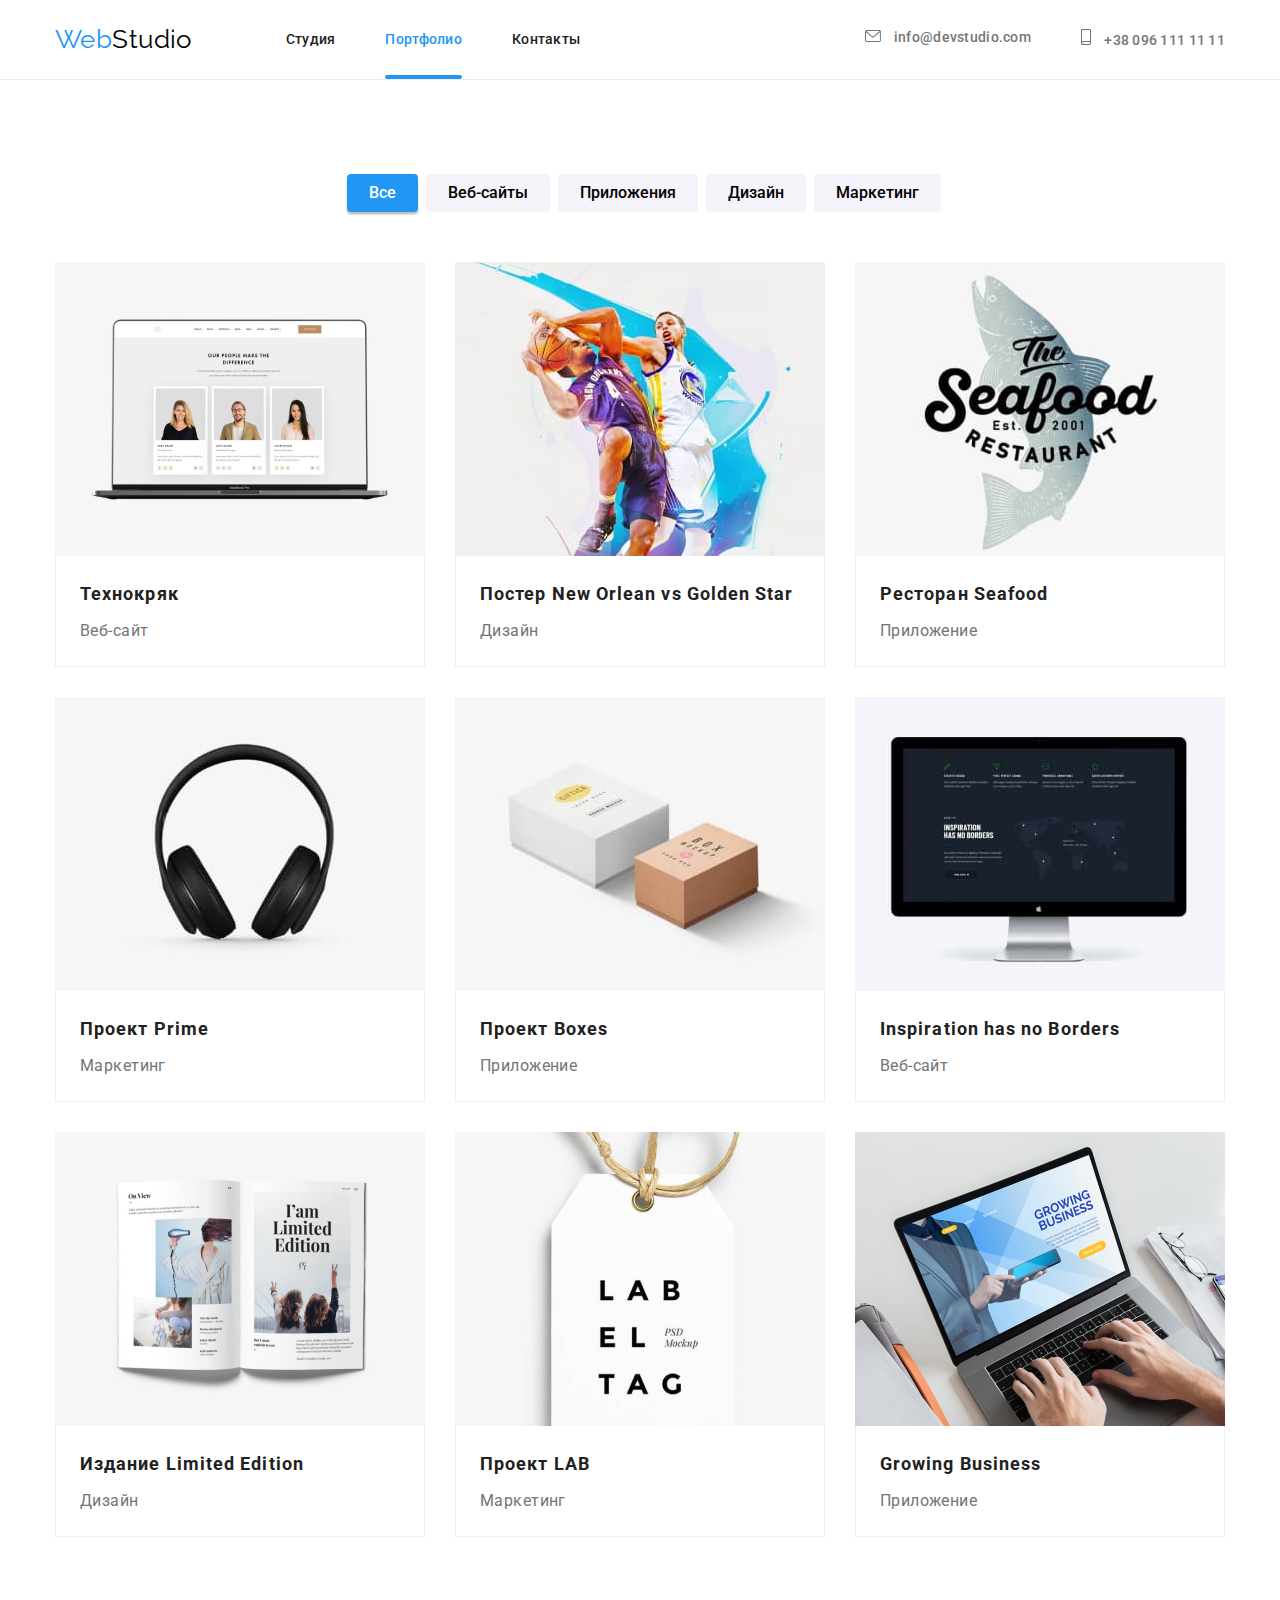
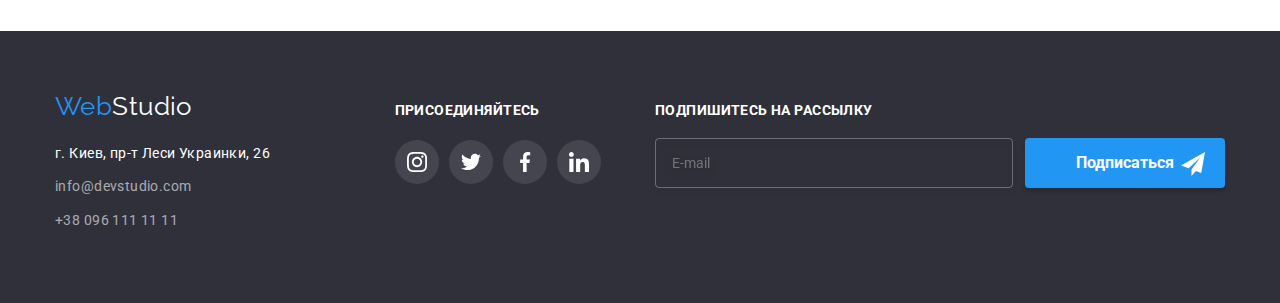
==== portfolio.html @ abeedfd9 "Load previous files" ====
<!DOCTYPE html>
<html lang="en">
  <head>
    <meta charset="UTF-8" />
    <meta http-equiv="X-UA-Compatible" content="IE=edge" />
    <meta name="viewport" content="width=device-width, initial-scale=1.0" />
    <title>Portfolio</title>

    <link
      rel="stylesheet"
      href="https://cdnjs.cloudflare.com/ajax/libs/modern-normalize/1.0.0/modern-normalize.min.css"
    />
    <link rel="preconnect" href="https://fonts.gstatic.com" />

    <link
      href="https://fonts.googleapis.com/css2?family=Raleway:wght@700&family=Roboto:wght@400;500;700;900&display=swap"
      rel="stylesheet"
    />

    <link rel="stylesheet" href="./css/styles.min.css" />
  </head>

  <body>
    <header class="header">
      <div class="container navigation">
        <nav class="navigation">
          <!-- logo -->
          <a class="logo" href="./index.html"
            ><span class="logo__span--accent">Web</span><span class="logo__span--black">Studio</span>
          </a>
          <ul class="menu">
            <li class="menu__item menu__item--margin">
              <a class="menu__link" href="./index.html">Студия</a>
            </li>

            <li class="menu__item menu__item--margin">
              <a class="menu__link menu__link--current" href="./portfolio.html">Портфолио</a>
            </li>

            <li class="menu__item menu__item--margin">
              <a class="menu__link" href="">Контакты</a>
            </li>
          </ul>
        </nav>
        <!-- contacts-header -->
        <ul class="header-contacts">
          <li class="header-contacts__item">
            <a class="header-contacts__link" href="mailto:info@devstudio.com"
              ><svg class="header-contacts__icon" width="16px" height="12px">
                <use href="./images/icons.svg#icon-envelope"></use>
              </svg>
              info@devstudio.com</a
            >
          </li>

          <li class="header-contacts__item">
            <a class="header-contacts__link header-contacts__link--margin" href="tel:+380961111111">
              <svg class="header-contacts__icon" width="10px" height="16">
                <use href="./images/icons.svg#icon-smartphone"></use>
              </svg>
              +38 096 111 11 11</a
            >
          </li>
        </ul>
      </div>
    </header>

    <main>
      <section class="section">
        <div class="container">
          <!-- buttons -->
          <ul class="button-group">
            <li>
              <button class="button-group__item current" type="button">Все</button>
            </li>

            <li>
              <button class="button-group__item" type="button">Веб-сайты</button>
            </li>

            <li>
              <button class="button-group__item" type="button">Приложения</button>
            </li>

            <li>
              <button class="button-group__item" type="button">Дизайн</button>
            </li>

            <li>
              <button class="button-group__item" type="button">Маркетинг</button>
            </li>
          </ul>
          <!-- portfolio -->
          <h1 class="visually-hidden">Портфолио</h1>
          <ul class="portfolio-cards">
            <li class="portfolio-cards__item">
              <a class="portfolio-cards__link" href="">
                <div class="card__thumb">
                  <div class="project-overlay">
                    <p class="project-overlay__text">
                      Технокряк это современная площадка распространения коронавируса. Компании используют эту платформу
                      для цифрового шпионажа и атак на защищённые сервера конкурентов.
                    </p>
                  </div>
                  <img src="./images/portfolio/img-1.jpg" width="370" alt="Веб-сайт" />
                </div>
                <div class="card-div">
                  <h2 class="card-div__name">Технокряк</h2>
                  <p class="card-div__text">Веб-сайт</p>
                </div>
              </a>
            </li>

            <li class="portfolio-cards__item">
              <a class="portfolio-cards__link" href="">
                <div class="card__thumb">
                  <div class="project-overlay">
                    <p class="project-overlay__text">
                      Технокряк это современная площадка распространения коронавируса. Компании используют эту платформу
                      для цифрового шпионажа и атак на защищённые сервера конкурентов.
                    </p>
                  </div>
                  <img src="./images/portfolio/img-2.jpg" width="370" alt="Дизайн" />
                </div>
                <div class="card-div">
                  <h2 class="card-div__name">Постер New Orlean vs Golden Star</h2>
                  <p class="card-div__text">Дизайн</p>
                </div>
              </a>
            </li>

            <li class="portfolio-cards__item">
              <a class="portfolio-cards__link" href="">
                <div class="card__thumb">
                  <div class="project-overlay">
                    <p class="project-overlay__text">
                      Технокряк это современная площадка распространения коронавируса. Компании используют эту платформу
                      для цифрового шпионажа и атак на защищённые сервера конкурентов.
                    </p>
                  </div>
                  <img src="./images/portfolio/img-3.jpg" width="370" alt="Приложение" />
                </div>
                <div class="card-div">
                  <h2 class="card-div__name">Ресторан Seafood</h2>
                  <p class="card-div__text">Приложение</p>
                </div>
              </a>
            </li>

            <li class="portfolio-cards__item">
              <a class="portfolio-cards__link" href="">
                <div class="card__thumb">
                  <div class="project-overlay">
                    <p class="project-overlay__text">
                      Технокряк это современная площадка распространения коронавируса. Компании используют эту платформу
                      для цифрового шпионажа и атак на защищённые сервера конкурентов.
                    </p>
                  </div>
                  <img src="./images/portfolio/img-4.jpg" width="370" alt="Маркетинг" />
                </div>
                <div class="card-div">
                  <h2 class="card-div__name">Проект Prime</h2>
                  <p class="card-div__text">Маркетинг</p>
                </div>
              </a>
            </li>

            <li class="portfolio-cards__item">
              <a class="portfolio-cards__link" href="">
                <div class="card__thumb">
                  <div class="project-overlay">
                    <p class="project-overlay__text">
                      Технокряк это современная площадка распространения коронавируса. Компании используют эту платформу
                      для цифрового шпионажа и атак на защищённые сервера конкурентов.
                    </p>
                  </div>
                  <img src="./images/portfolio/img-5.jpg" width="370" alt="Приложение Boxes" />
                </div>
                <div class="card-div">
                  <h2 class="card-div__name">Проект Boxes</h2>
                  <p class="card-div__text">Приложение</p>
                </div>
              </a>
            </li>

            <li class="portfolio-cards__item">
              <a class="portfolio-cards__link" href="">
                <div class="card__thumb">
                  <div class="project-overlay">
                    <p class="project-overlay__text">
                      Технокряк это современная площадка распространения коронавируса. Компании используют эту платформу
                      для цифрового шпионажа и атак на защищённые сервера конкурентов.
                    </p>
                  </div>
                  <img src="./images/portfolio/img-6.jpg" width="370" alt="Веб-сайт" />
                </div>
                <div class="card-div">
                  <h2 class="card-div__name">Inspiration has no Borders</h2>
                  <p class="card-div__text">Веб-сайт</p>
                </div>
              </a>
            </li>

            <li class="portfolio-cards__item">
              <a class="portfolio-cards__link" href="">
                <div class="card__thumb">
                  <div class="project-overlay">
                    <p class="project-overlay__text">
                      Технокряк это современная площадка распространения коронавируса. Компании используют эту платформу
                      для цифрового шпионажа и атак на защищённые сервера конкурентов.
                    </p>
                  </div>
                  <img src="./images/portfolio/img-7.jpg" width="370" alt="Дизайн" />
                </div>
                <div class="card-div">
                  <h2 class="card-div__name">Издание Limited Edition</h2>
                  <p class="card-div__text">Дизайн</p>
                </div>
              </a>
            </li>

            <li class="portfolio-cards__item">
              <a class="portfolio-cards__link" href="">
                <div class="card__thumb">
                  <div class="project-overlay">
                    <p class="project-overlay__text">
                      Технокряк это современная площадка распространения коронавируса. Компании используют эту платформу
                      для цифрового шпионажа и атак на защищённые сервера конкурентов.
                    </p>
                  </div>
                  <img src="./images/portfolio/img-8.jpg" width="370" alt="Маркетинг" />
                </div>
                <div class="card-div">
                  <h2 class="card-div__name">Проект LAB</h2>
                  <p class="card-div__text">Маркетинг</p>
                </div>
              </a>
            </li>

            <li class="portfolio-cards__item">
              <a class="portfolio-cards__link" href="">
                <div class="card__thumb">
                  <div class="project-overlay">
                    <p class="project-overlay__text">
                      Технокряк это современная площадка распространения коронавируса. Компании используют эту платформу
                      для цифрового шпионажа и атак на защищённые сервера конкурентов.
                    </p>
                  </div>
                  <img src="./images/portfolio/img-9.jpg" width="370" alt="Приложение Business" />
                </div>
                <div class="card-div">
                  <h2 class="card-div__name">Growing Business</h2>
                  <p class="card-div__text">Приложение</p>
                </div>
              </a>
            </li>
          </ul>
        </div>
      </section>
    </main>
    <!-- footer -->
    <footer class="footer">
      <div class="container main-footer">
        <div class="wrapper-address">
          <a class="logo--footer" href="./index.html"
            ><span class="logo__span--accent">Web</span><span class="logo__span--white">Studio</span>
          </a>
          <address class="footer-adress">
            <a class="wrapper-address__contacts wrapper-address__contacts--white" href="">
              г. Киев, пр-т Леси Украинки, 26
            </a>
            <ul>
              <li>
                <a class="wrapper-address__contacts" href="mailto:info@devstudio.com">info@devstudio.com</a>
              </li>

              <li>
                <a class="wrapper-address__contacts" href="tel:+380961111111">+38 096 111 11 11</a>
              </li>
            </ul>
          </address>
        </div>
        <div class="wrapper-join">
          <h2 class="wrapper-join__title">присоединяйтесь</h2>
          <ul class="list social-list">
            <li class="social-list__item">
              <a href="" class="social-list__link--footer" target="_blank" rel="noopener noreferrer">
                <svg class="social-list__icon--footer">
                  <use href="./images/icons.svg#icon-instagram"></use>
                </svg>
              </a>
            </li>
            <li class="social-list__item">
              <a href="" class="social-list__link--footer" target="_blank" rel="noopener noreferrer">
                <svg class="social-list__icon--footer">
                  <use href="./images/icons.svg#icon-twitter"></use>
                </svg>
              </a>
            </li>
            <li class="social-list__item">
              <a href="" class="social-list__link--footer" target="_blank" rel="noopener noreferrer">
                <svg class="social-list__icon--footer">
                  <use href="./images/icons.svg#icon-facebook"></use>
                </svg>
              </a>
            </li>
            <li class="social-list__item">
              <a href="" class="social-list__link--footer" target="_blank" rel="noopener noreferrer">
                <svg class="social-list__icon--footer">
                  <use href="./images/icons.svg#icon-linkedin"></use>
                </svg>
              </a>
            </li>
          </ul>
        </div>
        <div class="wrapper-subscribe">
          <form class="form-subscribe">
            <p class="form-subscribe__text">Подпишитесь на рассылку</p>
            <div class="form-div">
              <input type="email" name="email" placeholder="E-mail" class="form-subscribe__input" />
              <button type="submit" class="form-subscribe__button">Подписаться</button>
              <svg class="form-subscribe__icon">
                <use href="./images/icons.svg#iconsend"></use>
              </svg>
            </div>
          </form>
        </div>
      </div>
    </footer>
  </body>
</html>
---- css/styles.min.css ----
:root{--main-text-color: #757575;--accent-color: #2196f3;--title-color: #212121;--bg-color: #ffffff;--dark-bg-color: #2f303a;--grid-item: 3}html{box-sizing:border-box}*,*::before,*::after{box-sizing:inherit}body{font-family:'Roboto', sans-serif;font-style:normal;letter-spacing:.03em;font-weight:400;font-size:14px;background-color:var(--bg-color);color:var(--main-text-color)}ul{list-style:none;margin:0;padding:0}a{text-decoration:none}h1,h2,h3,p{margin:0;padding:0}img{display:block;max-width:100%;height:auto}.visually-hidden{position:absolute !important;clip:rect(1px 1px 1px 1px);clip:rect(1px, 1px, 1px, 1px);padding:0 !important;border:0 !important;height:1px !important;width:1px !important;overflow:hidden}.container{width:1200px;padding-left:15px;padding-right:15px;margin-left:auto;margin-right:auto}.logo{margin-right:94px}.logo__span--accent{padding-top:24px;padding-bottom:26px;font-family:Raleway;font-size:26px;line-height:1.19;color:var(--accent-color)}.logo__span--black{padding-top:24px;padding-bottom:26px;font-family:Raleway;font-size:26px;line-height:1.19;color:#000}.logo__span--white{font-family:Raleway;font-size:26px;line-height:1.19;color:#ffffff}.logo--footer{display:inline-block;margin-bottom:20px}.menu{display:flex}.menu__item--margin+.menu__item--margin{margin-left:50px}.menu__link{padding-top:32px;padding-bottom:32px;padding-left:0;font-weight:500;line-height:1.14;letter-spacing:0.02em;color:#212121;transition:color 250ms cubic-bezier(0.4, 0, 0.2, 1)}.menu__link--current{position:relative;color:var(--accent-color);transition:color 250ms cubic-bezier(0.4, 0, 0.2, 1)}.menu__link:hover,.menu__link:focus{color:var(--accent-color)}.menu__link--current::after{content:'';display:block;position:absolute;left:0;bottom:0;width:100%;height:4px;background:var(--accent-color);border-radius:2px}.section-title{margin-bottom:50px;font-weight:700;font-size:36px;line-height:1.16;text-align:center;color:var(--title-color)}.button-group{display:flex;justify-content:center;margin-bottom:50px}.button-group__item{justify-content:center;padding:6px 22px;height:38px;font-weight:500;font-size:16px;line-height:1.62;text-align:center;box-shadow:none;border:none;cursor:pointer;background-color:#f5f4fa;border-radius:4px;margin-left:8px;transition-property:background-color;transition-duration:250ms;transition-timing-function:cubic-bezier(0.4, 0, 0.2, 1)}.button-group__item:focus,.button-group__item:hover,.button-group__item.current,.button-group__item:active{outline:none;border:none;background-color:var(--accent-color);color:#ffffff;box-shadow:0px 3px 1px rgba(0,0,0,0.1),0px 1px 2px rgba(0,0,0,0.08),0px 2px 2px rgba(0,0,0,0.12);transition:background-color 250ms cubic-bezier(0.4, 0, 0.2, 1)}.form-subscribe__button{display:flex;justify-content:center;align-items:center;padding:10px 20px;width:200px;height:50px;margin-left:12px;font-weight:700;font-size:16px;line-height:1.875;text-align:center;color:var(--bg-color);background:var(--accent-color);box-shadow:0px 4px 4px 0px rgba(0,0,0,0.15);border:none;border-radius:4px;cursor:pointer;transition:background-color 250ms cubic-bezier(0.4, 0, 0.2, 1),color 250ms cubic-bezier(0.4, 0, 0.2, 1),box-shadow 250ms cubic-bezier(0.4, 0, 0.2, 1)}.social-list{display:inline-flex}.social-list__item+.social-list__item{margin-left:10px}.social-list__link{display:flex;align-items:center;justify-content:center;border-radius:50%;width:44px;height:44px;outline:none;background-color:#fff;transition-duration:250ms;transition-timing-function:cubic-bezier(0.4, 0, 0.2, 1)}.social-list__link:hover,.social-list__link:focus{fill:var(--bg-color);background-color:var(--accent-color)}.social-list__icon{width:20px;height:20px;fill:#afb1b8;transition-duration:250ms;transition-timing-function:cubic-bezier(0.4, 0, 0.2, 1)}.social-list__item:hover .social-list__icon,.social-list__item:focus .social-list__icon{fill:var(--bg-color);background-color:var(--accent-color)}.social-list__icon--footer{width:20px;height:20px;fill:var(--bg-color)}.social-list__link--footer{display:flex;align-items:center;justify-content:center;border-radius:50%;width:44px;height:44px;background-color:rgba(255,255,255,0.1);transition:background-color 250ms cubic-bezier(0.4, 0, 0.2, 1)}.social-list__link--footer:hover,.social-list__link--footer:focus{outline:none;background-color:var(--accent-color);transition:background-color 250ms cubic-bezier(0.4, 0, 0.2, 1)}.backdrop.is-hidden{visibility:hidden;opacity:0;pointer-events:none}.backdrop{position:fixed;z-index:120;top:0;left:0;width:100%;height:100%;background-color:rgba(0,0,0,0.5);opacity:1;visibility:visible;transition:opacity 250ms cubic-bezier(0.4, 0, 0.2, 1)}.is-hidden .modal{transform:translate(-50%, -50%) scale(0.3)}.modal{position:absolute;top:50%;left:50%;transform:translate(-50%, -50%) scale(1);width:100%;max-width:528px;min-height:581px;box-shadow:0px 1px 3px rgba(0,0,0,0.12),0px 1px 1px rgba(0,0,0,0.14),0px 2px 1px rgba(0,0,0,0.2);border-radius:4px;background-color:var(--bg-color);transition:transform 250ms cubic-bezier(0.4, 0, 0.2, 1)}.modal__close-button{position:absolute;top:8px;right:8px;padding:5px;cursor:pointer;width:30px;height:30px;border-radius:50%;border:1px solid rgba(0,0,0,0.1);background-color:#fff;outline:none}.modal__close-button:hover .modal__close-icon,.modal__close-button:focus .modal__close-icon{fill:var(--accent-color);transition:fill 250ms cubic-bezier(0.4, 0, 0.2, 1)}.form{width:100%;padding:40px}.form__banner{display:flex;align-items:center;margin-bottom:12px;font-weight:700;font-size:20px;line-height:1.15;text-align:center;color:var(--title-color)}.form__field{position:relative;display:flex;flex-direction:column;margin-bottom:10px}.form__label{margin-bottom:4px;font-size:12px;line-height:1.167;letter-spacing:0.01em}.form__input{padding:0;padding-left:30px;width:100%;height:40px;border:1px solid rgba(33,33,33,0.2);border-radius:4px;cursor:pointer;outline:none;transition:border 250ms cubic-bezier(0.4, 0, 0.2, 1)}.form__input:hover,.form__input:focus{border:1px solid var(--accent-color);outline-color:var(--accent-color)}.form__icon{position:absolute;left:12px;top:68%;transform:translateY(-50%);width:18px;height:18px;cursor:pointer;fill:var(--title-color);transition:fill 250ms cubic-bezier(0.4, 0, 0.2, 1)}.form__input:hover+.form__icon,.form__input:focus+.form__icon{fill:var(--accent-color)}.form__textarea{display:flex;flex-direction:column}.form__textarea-field{padding-top:12px;padding-right:16px;padding-bottom:12px;padding-left:16px;height:120px;border:1px solid rgba(33,33,33,0.2);border-radius:4px;cursor:pointer;outline:none;resize:none;transition:border 250ms cubic-bezier(0.4, 0, 0.2, 1)}.form__textarea-field:hover,.form__textarea-field:focus{border-color:var(--accent-color)}.form__textarea-field::placeholder{font-size:12px;line-height:1.167;letter-spacing:0.01em;color:rgba(117,117,117,0.5)}.form__comment{font-size:12px;line-height:1.167;letter-spacing:0.01em}.form__policy{display:flex;align-items:center;margin-top:20px;margin-bottom:30px}.form__policy-label{margin-left:27px;line-height:1.71}.form__policy-input{position:absolute;clip:rect(0 0 0 0);padding:0;border:0;height:1px;width:1px;overflow:hidden}.form__policy-icon{position:absolute;top:76%;left:50px;width:16px;height:16px;background-color:inherit;border:1px solid #000;border-radius:4px}.form__policy-input:checked+.form__policy-icon{background-image:url(../images/check.svg);background-size:contain;border:var(--accent-color);background-color:var(--accent-color)}.form__checkbox-link{line-height:1.71;text-decoration-line:underline;color:var(--accent-color)}.form__button-submit{display:flex;align-items:center;justify-content:center;width:200px;height:50px;margin-right:auto;margin-left:auto;font-weight:700;font-size:16px;line-height:1.87;text-align:center;letter-spacing:0.06em;color:var(--bg-color);background:var(--accent-color);box-shadow:0px 4px 4px rgba(0,0,0,0.15);border-radius:4px;border:none;cursor:pointer}.header{background-color:var(--bg-color);border-bottom:1px solid #ececec;padding-top:24px;padding-bottom:24px}.header-contacts{display:inline-flex;margin-left:auto}.header-contacts__link{padding-top:32px;padding-bottom:32px;line-height:1.14;letter-spacing:0.02em;font-weight:500;color:var(--main-text-color);transition:color 250ms cubic-bezier(0.4, 0, 0.2, 1)}.header-contacts__link--margin{margin-left:50px}.header-contacts__link:hover,.header-contacts__link:focus{color:var(--accent-color)}.header-contacts__icon{margin-right:10px;fill:currentColor}.navigation{display:flex;align-items:center}.section{padding-top:94px;padding-bottom:94px}.slogan{display:block;text-align:center;padding-top:200px;padding-bottom:200px;filter:drop-shadow(0px 4px 4px rgba(0,0,0,0.25));max-width:1600px;height:600px;margin-left:auto;margin-right:auto;background-color:var(--dark-bg-color);background-image:linear-gradient(to right, rgba(47,48,58,0.4), rgba(47,48,58,0.4)),url(../images/hero.jpg);background-repeat:no-repeat;background-position:center;background-size:cover}.slogan__title{max-width:696px;margin-left:auto;margin-right:auto;margin-bottom:30px;font-weight:900;font-size:44px;line-height:1.36;text-align:center;letter-spacing:0.06em;text-transform:uppercase;color:#ffffff}.slogan__button{display:inline-block;border-radius:4px;min-width:200px;padding:10px 32px;font-family:inherit;border:none;cursor:pointer;font-weight:700;font-size:16px;line-height:1.87;letter-spacing:0.06em;color:var(--bg-color);background-color:var(--accent-color);box-shadow:0px 4px 4px rgba(0,0,0,0.15)}.slogan__button:focus,.slogan__button:hover{background-color:#1a86df;box-shadow:0px 8px 8px rgba(0,0,0,0.15)}.slogan__button:focus:active,.slogan__button:hover:active{top:2em;left:2em;background-color:#197ed1;box-shadow:0px 4px 4 px rgba(0,0,0,0.15) inset}.privilege-list{display:flex;flex-wrap:wrap;margin-left:-30px}.privilege-list__item{flex-basis:calc((100% - 30px * 4) / 4);margin-left:30px;display:inline-block;justify-content:center;width:270px;height:120px;margin-bottom:30px;border-radius:4px;background-color:#f5f4fa;background-repeat:no-repeat;background-position:center}.privilege-list__icons{display:flex;justify-content:center;align-items:center;height:120px;margin-bottom:30px;border-radius:4px}.privilege-list__subtitle{margin-bottom:10px;list-style:none;line-height:1.14;text-transform:uppercase;color:var(--title-color)}.privilege-list__text{line-height:1.71;color:var(--main-text-color)}.working__list{display:flex;flex-wrap:wrap;margin-left:-30px}.working__item{margin-left:30px;flex-basis:calc((100% - 30px * 3) / 3)}.working-overlay{position:relative}.working-overlay__box{position:absolute;top:224px;display:inline-flex;justify-content:center;align-items:center;width:370px;height:70px;background-color:rgba(47,48,58,0.8)}.working-overlay__text{font-weight:700;line-height:1.14;text-align:center;text-transform:uppercase;color:var(--bg-color)}.team-section{background-color:#f5f4fa;text-align:center}.team-section__list{display:flex;flex-wrap:wrap;margin-left:-30px}.team-section__item{overflow:hidden;margin-left:30px;flex-basis:calc((100% - 30px * 4) / 4);box-shadow:0px 1px 3px rgba(0,0,0,0.12),0px 1px 1px rgba(0,0,0,0.14),0px 2px 1px rgba(0,0,0,0.2);border-radius:0px 0px 4px 4px}.team-description{padding:30px 15px;background-color:var(--bg-color)}.team-description__name{margin-bottom:10px;cursor:pointer;font-weight:500;font-size:16px;line-height:1.18;color:var(--title-color)}.team-description__position{margin-bottom:16px;font-size:16px;line-height:1.18;color:var(--main-text-color)}.clients-list{display:flex;align-items:center;justify-content:center}.clients-list__item{display:flex;flex-wrap:wrap;flex-basis:calc((100%-30px) / 6)}.clients-list__item+.clients-list__item{margin-left:30px}.clients-list__link{display:flex;justify-content:center;align-items:center;width:170px;height:90px;border:1px solid #afb1b8;border-radius:4px;fill:#afb1b8}.clients-list__link:hover .clients-list__icon,.clients-list__link:focus .clients-list__icon{fill:var(--accent-color);transition:fill 250ms cubic-bezier(0.4, 0, 0.2, 1)}.clients-list__link:hover,.clients-list__link:focus{border:1px solid var(--accent-color)}.portfolio-cards{display:flex;flex-wrap:wrap;margin-left:-30px;margin-top:-30px}.portfolio-cards__item{flex-basis:calc((100% - 30px * var(--grid-item)) / var(--grid-item));margin-left:30px;margin-top:30px}.portfolio-cards__item:hover,.portfolio-cards__item:focus{box-shadow:0px 4px 4px 0px rgba(0,0,0,0.25)}.card__thumb{position:relative;overflow:hidden;outline:none}.project-overlay{display:flex;position:absolute;top:0px;left:0px;width:100%;height:100%;border-radius:4px;background-color:rgba(33,150,243,0.9);transform:translateY(101%);transition:background-color 250ms cubic-bezier(0.4, 0, 0.2, 1),transform 250ms cubic-bezier(0.4, 0, 0.2, 1)}.portfolio-cards__link:hover .project-overlay,.portfolio-cards__link:focus .project-overlay{transform:translateY(0%);background-color:rgba(33,150,243,0.9)}.project-overlay__text{padding:63px 24px;font-size:18px;line-height:1.56;color:#ffffff}.card-div{padding:20px 24px;border:1px solid #eeeeee;border-top:none}.card-div__name{font-size:18px;line-height:2;letter-spacing:0.06em;color:var(--title-color);margin-bottom:4px}.card-div__text{font-size:16px;line-height:1.87;color:var(--main-text-color)}.footer{padding-top:60px;padding-bottom:60px;background-color:var(--dark-bg-color)}.main-footer{display:flex;align-items:baseline;justify-content:space-between}.wrapper-address__contacts{display:inline-block;font-style:normal;line-height:1.71;color:rgba(255,255,255,0.6);margin-bottom:10px}.wrapper-address__contacts--white{color:#ffffff}.wrapper-join{margin-left:70px}.wrapper-join__title{margin-bottom:20px;font-size:14px;font-weight:700;line-height:1.42;text-transform:uppercase;color:var(--bg-color)}.wrapper-subscribe{margin:0}.form-subscribe{position:relative}.form-subscribe__text{margin-bottom:20px;font-weight:700;line-height:16px;text-transform:uppercase;color:var(--bg-color)}.form-div{display:flex}.form-subscribe__input{width:358px;height:50px;padding-left:16px;border:1px solid rgba(255,255,255,0.3);box-sizing:border-box;filter:drop-shadow(0px 4px 4px rgba(0,0,0,0.15));border-radius:4px;background:transparent;color:rgba(255,255,255,0.6)}.form-subscribe__icon{position:absolute;bottom:0;right:20px;transform:translateY(-50%);width:24px;height:24px;margin-left:10px;fill:var(--bg-color)}
/*# sourceMappingURL=styles.min.css.map */
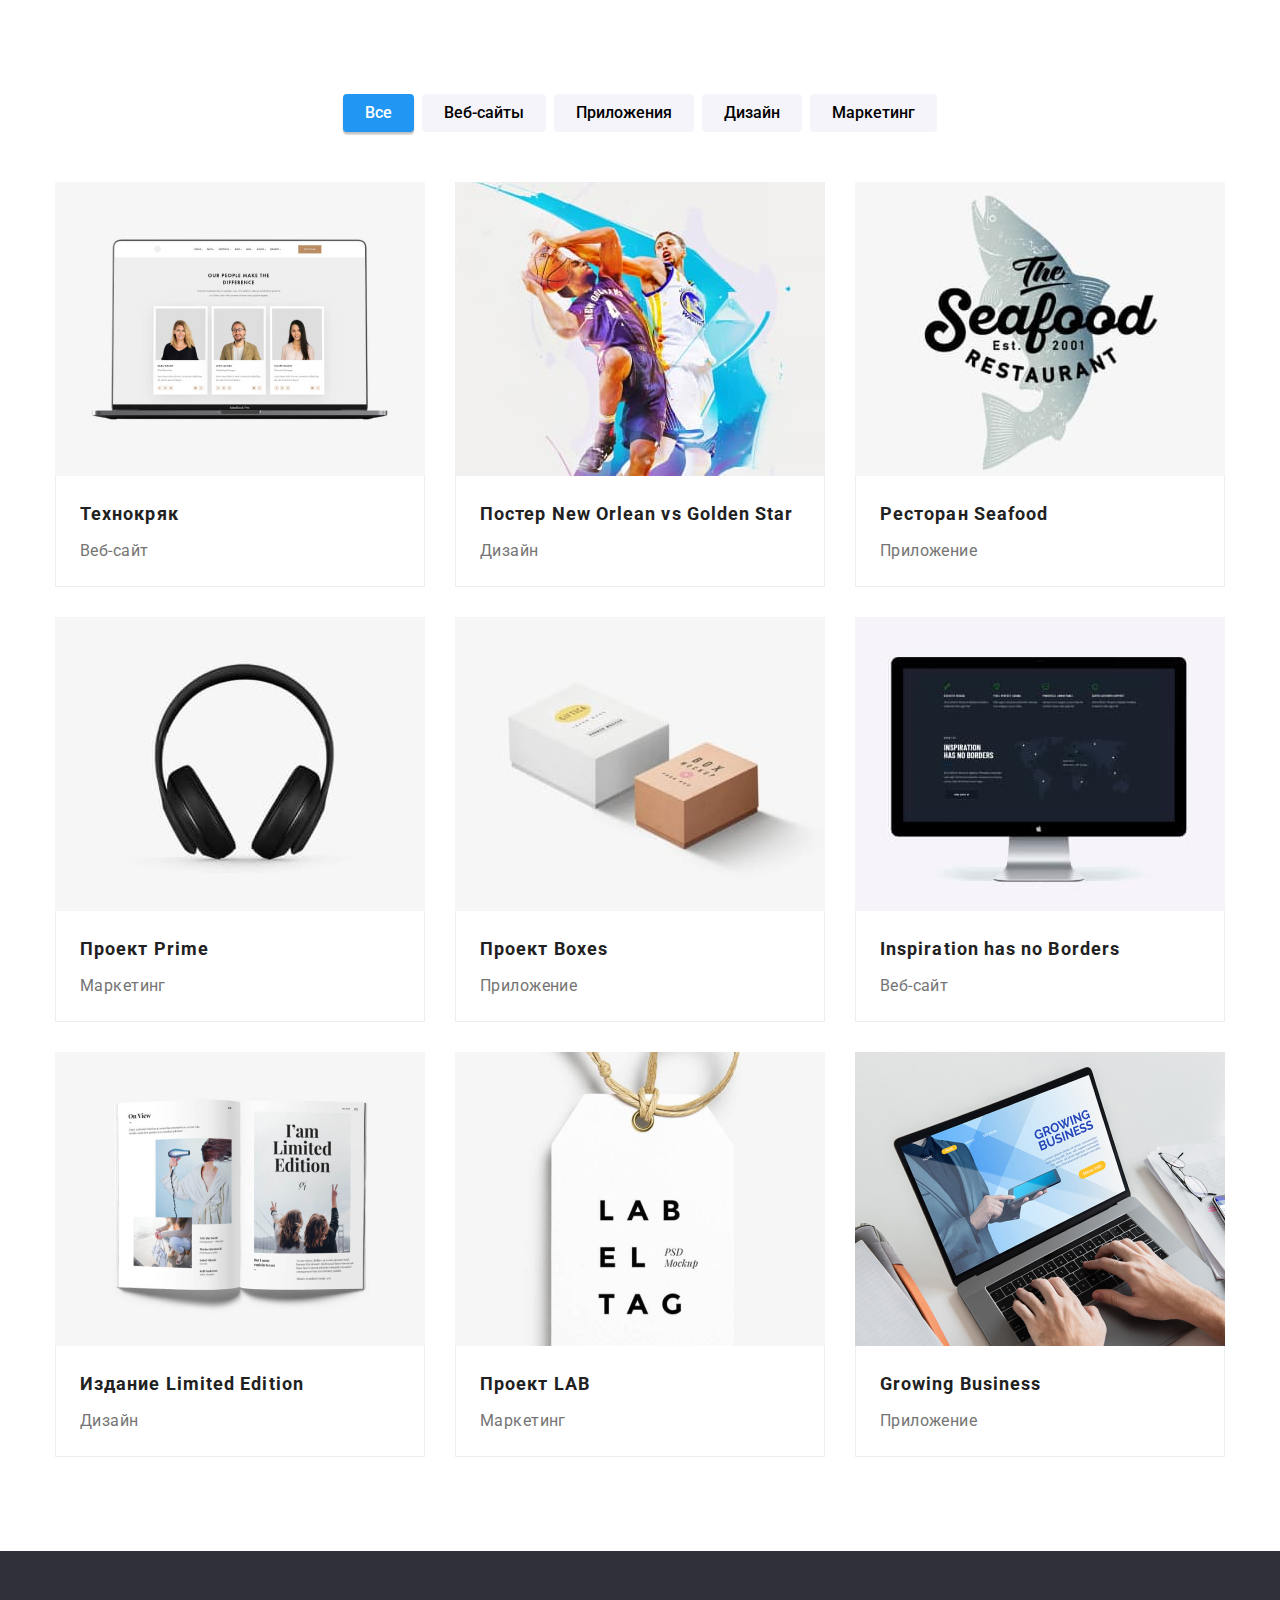
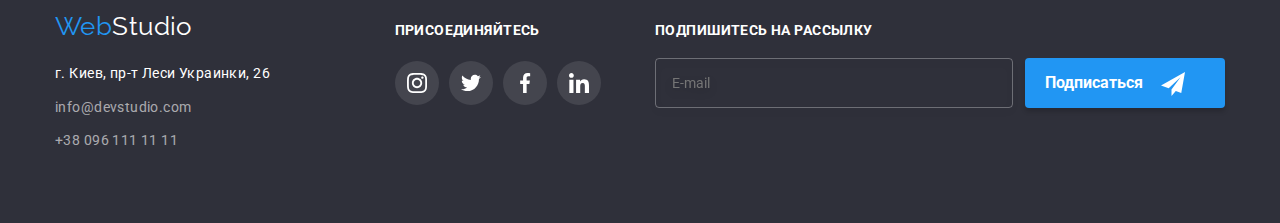
==== commit fa586194: "made mobile portfolio buttons" ====
--- a/portfolio.html
+++ b/portfolio.html
@@ -21,20 +21,19 @@
   </head>
 
   <body>
-    <header class="header">
-      <div class="container navigation">
+    <!-- <header class="header">
+      <div class="container header-container">
         <nav class="navigation">
-          <!-- logo -->
           <a class="logo" href="./index.html"
             ><span class="logo__span--accent">Web</span><span class="logo__span--black">Studio</span>
           </a>
           <ul class="menu">
             <li class="menu__item menu__item--margin">
-              <a class="menu__link" href="./index.html">Студия</a>
+              <a class="menu__link menu__link--current" href="./index.html">Студия</a>
             </li>
 
             <li class="menu__item menu__item--margin">
-              <a class="menu__link menu__link--current" href="./portfolio.html">Портфолио</a>
+              <a class="menu__link" href="./portfolio.html">Портфолио</a>
             </li>
 
             <li class="menu__item menu__item--margin">
@@ -42,7 +41,7 @@
             </li>
           </ul>
         </nav>
-        <!-- contacts-header -->
+
         <ul class="header-contacts">
           <li class="header-contacts__item">
             <a class="header-contacts__link" href="mailto:info@devstudio.com"
@@ -62,32 +61,76 @@
             >
           </li>
         </ul>
+
+        <button class="mob-menu-btn" data-menu-button>
+          <svg class="mob-menu-svg">
+            <use class="mob-menu-icon" href="./images/icons.svg#mobile-menu"></use>
+            <use class="mob-menu-close" href="./images/icons.svg#mobile-close"></use>
+          </svg>
+        </button>
       </div>
     </header>
+    <div class="mobile-menu-wrap" data-menu>
+      <ul class="mobile-menu">
+        <li class="mobile-menu__item">
+          <a class="mobile-menu__link current" href="./index.html">Студия</a>
+        </li>
+
+        <li class="mobile-menu__item">
+          <a class="mobile-menu__link" href="./portfolio.html">Портфолио</a>
+        </li>
+
+        <li class="mobile-menu__item">
+          <a class="mobile-menu__link" href="">Контакты</a>
+        </li>
+      </ul>
+      <ul class="mobile-contacts">
+        <li class="mobile-contacts__item">
+          <a class="mobile-contacts__link mobile-contacts__link--blue" href="tel:+380961111111"> +38 096 111 11 11</a>
+        </li>
+        <li class="mobile-contacts__item">
+          <a class="mobile-contacts__link" href="mailto:info@devstudio.com"> info@devstudio.com</a>
+        </li>
+      </ul>
+      <ul class="mobile-socials">
+        <li class="mobile-socials__item">
+          <a class="mobile-socials__link" href="" target="_blank" rel="noopener noreferrer">Instagram</a>
+        </li>
+        <li class="mobile-socials__item">
+          <a class="mobile-socials__link" href="" target="_blank" rel="noopener noreferrer">Twitter</a>
+        </li>
+        <li class="mobile-socials__item">
+          <a class="mobile-socials__link" href="" target="_blank" rel="noopener noreferrer">Facebook</a>
+        </li>
+        <li class="mobile-socials__item">
+          <a class="mobile-socials__link" href="" target="_blank" rel="noopener noreferrer">LinkedIn</a>
+        </li>
+      </ul>
+    </div> -->
 
     <main>
       <section class="section">
         <div class="container">
           <!-- buttons -->
           <ul class="button-group">
-            <li>
-              <button class="button-group__item current" type="button">Все</button>
-            </li>
-
-            <li>
-              <button class="button-group__item" type="button">Веб-сайты</button>
-            </li>
-
-            <li>
-              <button class="button-group__item" type="button">Приложения</button>
-            </li>
-
-            <li>
-              <button class="button-group__item" type="button">Дизайн</button>
-            </li>
-
-            <li>
-              <button class="button-group__item" type="button">Маркетинг</button>
+            <li class="button-group__item">
+              <button class="button-group__button current" type="button">Все</button>
+            </li>
+
+            <li class="button-group__item">
+              <button class="button-group__button" type="button">Веб-сайты</button>
+            </li>
+
+            <li class="button-group__item">
+              <button class="button-group__button" type="button">Приложения</button>
+            </li>
+
+            <li class="button-group__item">
+              <button class="button-group__button" type="button">Дизайн</button>
+            </li>
+
+            <li class="button-group__item">
+              <button class="button-group__button" type="button">Маркетинг</button>
             </li>
           </ul>
           <!-- portfolio -->
@@ -327,5 +370,6 @@
         </div>
       </div>
     </footer>
+    <script src="./js/mobile-menu.js"></script>
   </body>
 </html>
--- a/css/styles.min.css
+++ b/css/styles.min.css
@@ -1,2 +1,2 @@
-:root{--main-text-color: #757575;--accent-color: #2196f3;--title-color: #212121;--bg-color: #ffffff;--dark-bg-color: #2f303a;--grid-item: 3}html{box-sizing:border-box}*,*::before,*::after{box-sizing:inherit}body{font-family:'Roboto', sans-serif;font-style:normal;letter-spacing:.03em;font-weight:400;font-size:14px;background-color:var(--bg-color);color:var(--main-text-color)}ul{list-style:none;margin:0;padding:0}a{text-decoration:none}h1,h2,h3,p{margin:0;padding:0}img{display:block;max-width:100%;height:auto}.visually-hidden{position:absolute !important;clip:rect(1px 1px 1px 1px);clip:rect(1px, 1px, 1px, 1px);padding:0 !important;border:0 !important;height:1px !important;width:1px !important;overflow:hidden}.container{width:1200px;padding-left:15px;padding-right:15px;margin-left:auto;margin-right:auto}.logo{margin-right:94px}.logo__span--accent{padding-top:24px;padding-bottom:26px;font-family:Raleway;font-size:26px;line-height:1.19;color:var(--accent-color)}.logo__span--black{padding-top:24px;padding-bottom:26px;font-family:Raleway;font-size:26px;line-height:1.19;color:#000}.logo__span--white{font-family:Raleway;font-size:26px;line-height:1.19;color:#ffffff}.logo--footer{display:inline-block;margin-bottom:20px}.menu{display:flex}.menu__item--margin+.menu__item--margin{margin-left:50px}.menu__link{padding-top:32px;padding-bottom:32px;padding-left:0;font-weight:500;line-height:1.14;letter-spacing:0.02em;color:#212121;transition:color 250ms cubic-bezier(0.4, 0, 0.2, 1)}.menu__link--current{position:relative;color:var(--accent-color);transition:color 250ms cubic-bezier(0.4, 0, 0.2, 1)}.menu__link:hover,.menu__link:focus{color:var(--accent-color)}.menu__link--current::after{content:'';display:block;position:absolute;left:0;bottom:0;width:100%;height:4px;background:var(--accent-color);border-radius:2px}.section-title{margin-bottom:50px;font-weight:700;font-size:36px;line-height:1.16;text-align:center;color:var(--title-color)}.button-group{display:flex;justify-content:center;margin-bottom:50px}.button-group__item{justify-content:center;padding:6px 22px;height:38px;font-weight:500;font-size:16px;line-height:1.62;text-align:center;box-shadow:none;border:none;cursor:pointer;background-color:#f5f4fa;border-radius:4px;margin-left:8px;transition-property:background-color;transition-duration:250ms;transition-timing-function:cubic-bezier(0.4, 0, 0.2, 1)}.button-group__item:focus,.button-group__item:hover,.button-group__item.current,.button-group__item:active{outline:none;border:none;background-color:var(--accent-color);color:#ffffff;box-shadow:0px 3px 1px rgba(0,0,0,0.1),0px 1px 2px rgba(0,0,0,0.08),0px 2px 2px rgba(0,0,0,0.12);transition:background-color 250ms cubic-bezier(0.4, 0, 0.2, 1)}.form-subscribe__button{display:flex;justify-content:center;align-items:center;padding:10px 20px;width:200px;height:50px;margin-left:12px;font-weight:700;font-size:16px;line-height:1.875;text-align:center;color:var(--bg-color);background:var(--accent-color);box-shadow:0px 4px 4px 0px rgba(0,0,0,0.15);border:none;border-radius:4px;cursor:pointer;transition:background-color 250ms cubic-bezier(0.4, 0, 0.2, 1),color 250ms cubic-bezier(0.4, 0, 0.2, 1),box-shadow 250ms cubic-bezier(0.4, 0, 0.2, 1)}.social-list{display:inline-flex}.social-list__item+.social-list__item{margin-left:10px}.social-list__link{display:flex;align-items:center;justify-content:center;border-radius:50%;width:44px;height:44px;outline:none;background-color:#fff;transition-duration:250ms;transition-timing-function:cubic-bezier(0.4, 0, 0.2, 1)}.social-list__link:hover,.social-list__link:focus{fill:var(--bg-color);background-color:var(--accent-color)}.social-list__icon{width:20px;height:20px;fill:#afb1b8;transition-duration:250ms;transition-timing-function:cubic-bezier(0.4, 0, 0.2, 1)}.social-list__item:hover .social-list__icon,.social-list__item:focus .social-list__icon{fill:var(--bg-color);background-color:var(--accent-color)}.social-list__icon--footer{width:20px;height:20px;fill:var(--bg-color)}.social-list__link--footer{display:flex;align-items:center;justify-content:center;border-radius:50%;width:44px;height:44px;background-color:rgba(255,255,255,0.1);transition:background-color 250ms cubic-bezier(0.4, 0, 0.2, 1)}.social-list__link--footer:hover,.social-list__link--footer:focus{outline:none;background-color:var(--accent-color);transition:background-color 250ms cubic-bezier(0.4, 0, 0.2, 1)}.backdrop.is-hidden{visibility:hidden;opacity:0;pointer-events:none}.backdrop{position:fixed;z-index:120;top:0;left:0;width:100%;height:100%;background-color:rgba(0,0,0,0.5);opacity:1;visibility:visible;transition:opacity 250ms cubic-bezier(0.4, 0, 0.2, 1)}.is-hidden .modal{transform:translate(-50%, -50%) scale(0.3)}.modal{position:absolute;top:50%;left:50%;transform:translate(-50%, -50%) scale(1);width:100%;max-width:528px;min-height:581px;box-shadow:0px 1px 3px rgba(0,0,0,0.12),0px 1px 1px rgba(0,0,0,0.14),0px 2px 1px rgba(0,0,0,0.2);border-radius:4px;background-color:var(--bg-color);transition:transform 250ms cubic-bezier(0.4, 0, 0.2, 1)}.modal__close-button{position:absolute;top:8px;right:8px;padding:5px;cursor:pointer;width:30px;height:30px;border-radius:50%;border:1px solid rgba(0,0,0,0.1);background-color:#fff;outline:none}.modal__close-button:hover .modal__close-icon,.modal__close-button:focus .modal__close-icon{fill:var(--accent-color);transition:fill 250ms cubic-bezier(0.4, 0, 0.2, 1)}.form{width:100%;padding:40px}.form__banner{display:flex;align-items:center;margin-bottom:12px;font-weight:700;font-size:20px;line-height:1.15;text-align:center;color:var(--title-color)}.form__field{position:relative;display:flex;flex-direction:column;margin-bottom:10px}.form__label{margin-bottom:4px;font-size:12px;line-height:1.167;letter-spacing:0.01em}.form__input{padding:0;padding-left:30px;width:100%;height:40px;border:1px solid rgba(33,33,33,0.2);border-radius:4px;cursor:pointer;outline:none;transition:border 250ms cubic-bezier(0.4, 0, 0.2, 1)}.form__input:hover,.form__input:focus{border:1px solid var(--accent-color);outline-color:var(--accent-color)}.form__icon{position:absolute;left:12px;top:68%;transform:translateY(-50%);width:18px;height:18px;cursor:pointer;fill:var(--title-color);transition:fill 250ms cubic-bezier(0.4, 0, 0.2, 1)}.form__input:hover+.form__icon,.form__input:focus+.form__icon{fill:var(--accent-color)}.form__textarea{display:flex;flex-direction:column}.form__textarea-field{padding-top:12px;padding-right:16px;padding-bottom:12px;padding-left:16px;height:120px;border:1px solid rgba(33,33,33,0.2);border-radius:4px;cursor:pointer;outline:none;resize:none;transition:border 250ms cubic-bezier(0.4, 0, 0.2, 1)}.form__textarea-field:hover,.form__textarea-field:focus{border-color:var(--accent-color)}.form__textarea-field::placeholder{font-size:12px;line-height:1.167;letter-spacing:0.01em;color:rgba(117,117,117,0.5)}.form__comment{font-size:12px;line-height:1.167;letter-spacing:0.01em}.form__policy{display:flex;align-items:center;margin-top:20px;margin-bottom:30px}.form__policy-label{margin-left:27px;line-height:1.71}.form__policy-input{position:absolute;clip:rect(0 0 0 0);padding:0;border:0;height:1px;width:1px;overflow:hidden}.form__policy-icon{position:absolute;top:76%;left:50px;width:16px;height:16px;background-color:inherit;border:1px solid #000;border-radius:4px}.form__policy-input:checked+.form__policy-icon{background-image:url(../images/check.svg);background-size:contain;border:var(--accent-color);background-color:var(--accent-color)}.form__checkbox-link{line-height:1.71;text-decoration-line:underline;color:var(--accent-color)}.form__button-submit{display:flex;align-items:center;justify-content:center;width:200px;height:50px;margin-right:auto;margin-left:auto;font-weight:700;font-size:16px;line-height:1.87;text-align:center;letter-spacing:0.06em;color:var(--bg-color);background:var(--accent-color);box-shadow:0px 4px 4px rgba(0,0,0,0.15);border-radius:4px;border:none;cursor:pointer}.header{background-color:var(--bg-color);border-bottom:1px solid #ececec;padding-top:24px;padding-bottom:24px}.header-contacts{display:inline-flex;margin-left:auto}.header-contacts__link{padding-top:32px;padding-bottom:32px;line-height:1.14;letter-spacing:0.02em;font-weight:500;color:var(--main-text-color);transition:color 250ms cubic-bezier(0.4, 0, 0.2, 1)}.header-contacts__link--margin{margin-left:50px}.header-contacts__link:hover,.header-contacts__link:focus{color:var(--accent-color)}.header-contacts__icon{margin-right:10px;fill:currentColor}.navigation{display:flex;align-items:center}.section{padding-top:94px;padding-bottom:94px}.slogan{display:block;text-align:center;padding-top:200px;padding-bottom:200px;filter:drop-shadow(0px 4px 4px rgba(0,0,0,0.25));max-width:1600px;height:600px;margin-left:auto;margin-right:auto;background-color:var(--dark-bg-color);background-image:linear-gradient(to right, rgba(47,48,58,0.4), rgba(47,48,58,0.4)),url(../images/hero.jpg);background-repeat:no-repeat;background-position:center;background-size:cover}.slogan__title{max-width:696px;margin-left:auto;margin-right:auto;margin-bottom:30px;font-weight:900;font-size:44px;line-height:1.36;text-align:center;letter-spacing:0.06em;text-transform:uppercase;color:#ffffff}.slogan__button{display:inline-block;border-radius:4px;min-width:200px;padding:10px 32px;font-family:inherit;border:none;cursor:pointer;font-weight:700;font-size:16px;line-height:1.87;letter-spacing:0.06em;color:var(--bg-color);background-color:var(--accent-color);box-shadow:0px 4px 4px rgba(0,0,0,0.15)}.slogan__button:focus,.slogan__button:hover{background-color:#1a86df;box-shadow:0px 8px 8px rgba(0,0,0,0.15)}.slogan__button:focus:active,.slogan__button:hover:active{top:2em;left:2em;background-color:#197ed1;box-shadow:0px 4px 4 px rgba(0,0,0,0.15) inset}.privilege-list{display:flex;flex-wrap:wrap;margin-left:-30px}.privilege-list__item{flex-basis:calc((100% - 30px * 4) / 4);margin-left:30px;display:inline-block;justify-content:center;width:270px;height:120px;margin-bottom:30px;border-radius:4px;background-color:#f5f4fa;background-repeat:no-repeat;background-position:center}.privilege-list__icons{display:flex;justify-content:center;align-items:center;height:120px;margin-bottom:30px;border-radius:4px}.privilege-list__subtitle{margin-bottom:10px;list-style:none;line-height:1.14;text-transform:uppercase;color:var(--title-color)}.privilege-list__text{line-height:1.71;color:var(--main-text-color)}.working__list{display:flex;flex-wrap:wrap;margin-left:-30px}.working__item{margin-left:30px;flex-basis:calc((100% - 30px * 3) / 3)}.working-overlay{position:relative}.working-overlay__box{position:absolute;top:224px;display:inline-flex;justify-content:center;align-items:center;width:370px;height:70px;background-color:rgba(47,48,58,0.8)}.working-overlay__text{font-weight:700;line-height:1.14;text-align:center;text-transform:uppercase;color:var(--bg-color)}.team-section{background-color:#f5f4fa;text-align:center}.team-section__list{display:flex;flex-wrap:wrap;margin-left:-30px}.team-section__item{overflow:hidden;margin-left:30px;flex-basis:calc((100% - 30px * 4) / 4);box-shadow:0px 1px 3px rgba(0,0,0,0.12),0px 1px 1px rgba(0,0,0,0.14),0px 2px 1px rgba(0,0,0,0.2);border-radius:0px 0px 4px 4px}.team-description{padding:30px 15px;background-color:var(--bg-color)}.team-description__name{margin-bottom:10px;cursor:pointer;font-weight:500;font-size:16px;line-height:1.18;color:var(--title-color)}.team-description__position{margin-bottom:16px;font-size:16px;line-height:1.18;color:var(--main-text-color)}.clients-list{display:flex;align-items:center;justify-content:center}.clients-list__item{display:flex;flex-wrap:wrap;flex-basis:calc((100%-30px) / 6)}.clients-list__item+.clients-list__item{margin-left:30px}.clients-list__link{display:flex;justify-content:center;align-items:center;width:170px;height:90px;border:1px solid #afb1b8;border-radius:4px;fill:#afb1b8}.clients-list__link:hover .clients-list__icon,.clients-list__link:focus .clients-list__icon{fill:var(--accent-color);transition:fill 250ms cubic-bezier(0.4, 0, 0.2, 1)}.clients-list__link:hover,.clients-list__link:focus{border:1px solid var(--accent-color)}.portfolio-cards{display:flex;flex-wrap:wrap;margin-left:-30px;margin-top:-30px}.portfolio-cards__item{flex-basis:calc((100% - 30px * var(--grid-item)) / var(--grid-item));margin-left:30px;margin-top:30px}.portfolio-cards__item:hover,.portfolio-cards__item:focus{box-shadow:0px 4px 4px 0px rgba(0,0,0,0.25)}.card__thumb{position:relative;overflow:hidden;outline:none}.project-overlay{display:flex;position:absolute;top:0px;left:0px;width:100%;height:100%;border-radius:4px;background-color:rgba(33,150,243,0.9);transform:translateY(101%);transition:background-color 250ms cubic-bezier(0.4, 0, 0.2, 1),transform 250ms cubic-bezier(0.4, 0, 0.2, 1)}.portfolio-cards__link:hover .project-overlay,.portfolio-cards__link:focus .project-overlay{transform:translateY(0%);background-color:rgba(33,150,243,0.9)}.project-overlay__text{padding:63px 24px;font-size:18px;line-height:1.56;color:#ffffff}.card-div{padding:20px 24px;border:1px solid #eeeeee;border-top:none}.card-div__name{font-size:18px;line-height:2;letter-spacing:0.06em;color:var(--title-color);margin-bottom:4px}.card-div__text{font-size:16px;line-height:1.87;color:var(--main-text-color)}.footer{padding-top:60px;padding-bottom:60px;background-color:var(--dark-bg-color)}.main-footer{display:flex;align-items:baseline;justify-content:space-between}.wrapper-address__contacts{display:inline-block;font-style:normal;line-height:1.71;color:rgba(255,255,255,0.6);margin-bottom:10px}.wrapper-address__contacts--white{color:#ffffff}.wrapper-join{margin-left:70px}.wrapper-join__title{margin-bottom:20px;font-size:14px;font-weight:700;line-height:1.42;text-transform:uppercase;color:var(--bg-color)}.wrapper-subscribe{margin:0}.form-subscribe{position:relative}.form-subscribe__text{margin-bottom:20px;font-weight:700;line-height:16px;text-transform:uppercase;color:var(--bg-color)}.form-div{display:flex}.form-subscribe__input{width:358px;height:50px;padding-left:16px;border:1px solid rgba(255,255,255,0.3);box-sizing:border-box;filter:drop-shadow(0px 4px 4px rgba(0,0,0,0.15));border-radius:4px;background:transparent;color:rgba(255,255,255,0.6)}.form-subscribe__icon{position:absolute;bottom:0;right:20px;transform:translateY(-50%);width:24px;height:24px;margin-left:10px;fill:var(--bg-color)}
+:root{--main-text-color: #757575;--accent-color: #2196f3;--title-color: #212121;--bg-color: #ffffff;--dark-bg-color: #2f303a;--grid-item: 3}html{box-sizing:border-box}*,*::before,*::after{box-sizing:inherit}body{font-family:'Roboto', sans-serif;font-style:normal;letter-spacing:.03em;font-weight:400;font-size:14px;background-color:var(--bg-color);color:var(--main-text-color)}ul{list-style:none;margin:0;padding:0}a{text-decoration:none}h1,h2,h3,p{margin:0;padding:0}img{display:block;width:100%;height:auto}.visually-hidden{position:absolute !important;clip:rect(1px 1px 1px 1px);clip:rect(1px, 1px, 1px, 1px);padding:0 !important;border:0 !important;height:1px !important;width:1px !important;overflow:hidden}.container{width:100%;padding-left:15px;padding-right:15px;margin-left:auto;margin-right:auto}@media screen and (min-width: 480px){.container{max-width:480px}}@media screen and (min-width: 768px){.container{max-width:768px}}@media screen and (min-width: 1200px){.container{max-width:1200px}}.logo{display:inline-block;margin-right:94px;padding-top:24px;padding-bottom:26px}.logo__span--accent{font-family:Raleway;font-size:26px;line-height:1.19;color:var(--accent-color)}@media screen and (max-width: 767.98px){.logo__span--accent{font-size:24px;line-height:1.16}}.logo__span--black{padding-top:24px;padding-bottom:26px;font-family:Raleway;font-size:26px;line-height:1.19;color:#000}.logo__span--white{font-family:Raleway;font-size:26px;line-height:1.19;color:#ffffff}@media screen and (max-width: 767.98px){.logo__span--white{font-size:24px;line-height:1.16}}.logo--footer{display:inline-block;margin-bottom:20px}.menu{display:flex}@media screen and (max-width: 767.98px){.menu{display:none}}.menu__item--margin+.menu__item--margin{margin-left:50px}.menu__link{padding-top:32px;padding-bottom:32px;padding-left:0;font-weight:500;line-height:1.14;letter-spacing:0.02em;color:#212121;transition:color 250ms cubic-bezier(0.4, 0, 0.2, 1)}.menu__link--current{position:relative;color:var(--accent-color);transition:color 250ms cubic-bezier(0.4, 0, 0.2, 1)}.menu__link:hover,.menu__link:focus{color:var(--accent-color)}.menu__link--current::after{content:'';display:block;position:absolute;left:0;bottom:0;width:100%;height:4px;background:var(--accent-color);border-radius:2px}.section-title{margin-bottom:50px;font-weight:700;font-size:28px;line-height:1.17;text-align:center;color:var(--title-color)}@media screen and (min-width: 1200px){.section-title{font-size:36px;line-height:1.7}}.button-group{display:flex;justify-content:center;margin-bottom:50px}@media screen and (min-width: 320px) and (max-width: 767.98px){.button-group{justify-content:start;flex-wrap:wrap;margin-bottom:40px}}.button-group__button{justify-content:center;padding:6px 22px;height:38px;font-weight:500;font-size:16px;line-height:1.62;text-align:center;box-shadow:none;border:none;cursor:pointer;background-color:#f5f4fa;border-radius:4px;transition-property:background-color;transition-duration:250ms;transition-timing-function:cubic-bezier(0.4, 0, 0.2, 1)}@media screen and (min-width: 320px) and (max-width: 767.98px){.button-group__button{margin-bottom:15px}}.button-group__button:focus,.button-group__button:hover,.button-group__button.current,.button-group__button:active{outline:none;border:none;background-color:var(--accent-color);color:#ffffff;box-shadow:0px 3px 1px rgba(0,0,0,0.1),0px 1px 2px rgba(0,0,0,0.08),0px 2px 2px rgba(0,0,0,0.12);transition:background-color 250ms cubic-bezier(0.4, 0, 0.2, 1)}.button-group__item:not(:last-child){margin-right:8px}@media screen and (min-width: 320px) and (max-width: 767.98px){.button-group__item:not(:last-child){margin-right:8px}}.form-subscribe__button{display:flex;justify-content:space-between;align-items:center;padding:10px 20px;width:200px;height:50px;margin-left:12px;font-weight:700;font-size:16px;line-height:1.875;text-align:center;color:var(--bg-color);background:var(--accent-color);box-shadow:0px 4px 4px 0px rgba(0,0,0,0.15);border:none;border-radius:4px;cursor:pointer;transition:background-color 250ms cubic-bezier(0.4, 0, 0.2, 1),color 250ms cubic-bezier(0.4, 0, 0.2, 1),box-shadow 250ms cubic-bezier(0.4, 0, 0.2, 1)}@media screen and (max-width: 767.98px){.form-subscribe__button{margin-right:auto;margin-left:auto;margin-top:20px}}@media screen and (min-width: 767.98px) and (max-width: 1199.98px){.form-subscribe__button{margin-right:auto;margin-left:auto;margin-top:20px}}.social-list{display:inline-flex}.social-list__item+.social-list__item{margin-left:10px}.social-list__link{display:flex;align-items:center;justify-content:center;border-radius:50%;width:44px;height:44px;outline:none;background-color:#fff;transition-duration:250ms;transition-timing-function:cubic-bezier(0.4, 0, 0.2, 1)}.social-list__link:hover,.social-list__link:focus{fill:var(--bg-color);background-color:var(--accent-color)}.social-list__icon{width:20px;height:20px;fill:#afb1b8;transition-duration:250ms;transition-timing-function:cubic-bezier(0.4, 0, 0.2, 1)}.social-list__item:hover .social-list__icon,.social-list__item:focus .social-list__icon{fill:var(--bg-color);background-color:var(--accent-color)}.social-list__icon--footer{width:20px;height:20px;fill:var(--bg-color)}.social-list__link--footer{display:flex;align-items:center;justify-content:center;border-radius:50%;width:44px;height:44px;background-color:rgba(255,255,255,0.1);transition:background-color 250ms cubic-bezier(0.4, 0, 0.2, 1)}.social-list__link--footer:hover,.social-list__link--footer:focus{outline:none;background-color:var(--accent-color);transition:background-color 250ms cubic-bezier(0.4, 0, 0.2, 1)}.backdrop.is-hidden{visibility:hidden;opacity:0;pointer-events:none}.backdrop{position:fixed;z-index:120;top:0;left:0;width:100%;height:100%;background-color:rgba(0,0,0,0.5);opacity:1;visibility:visible;transition:opacity 250ms cubic-bezier(0.4, 0, 0.2, 1)}.is-hidden .modal{transform:translate(-50%, -50%) scale(0.3)}.modal{position:absolute;top:50%;left:50%;transform:translate(-50%, -50%) scale(1);width:100%;max-width:528px;min-height:581px;box-shadow:0px 1px 3px rgba(0,0,0,0.12),0px 1px 1px rgba(0,0,0,0.14),0px 2px 1px rgba(0,0,0,0.2);border-radius:4px;background-color:var(--bg-color);transition:transform 250ms cubic-bezier(0.4, 0, 0.2, 1)}.modal__close-button{position:absolute;top:8px;right:8px;padding:5px;cursor:pointer;width:30px;height:30px;border-radius:50%;border:1px solid rgba(0,0,0,0.1);background-color:#fff;outline:none}.modal__close-button:hover .modal__close-icon,.modal__close-button:focus .modal__close-icon{fill:var(--accent-color);transition:fill 250ms cubic-bezier(0.4, 0, 0.2, 1)}.form{width:100%;padding:40px}.form__banner{display:flex;align-items:center;margin-bottom:12px;font-weight:700;font-size:20px;line-height:1.15;text-align:center;color:var(--title-color)}.form__field{position:relative;display:flex;flex-direction:column;margin-bottom:10px}.form__label{margin-bottom:4px;font-size:12px;line-height:1.167;letter-spacing:0.01em}.form__input{padding:0;padding-left:30px;width:100%;height:40px;border:1px solid rgba(33,33,33,0.2);border-radius:4px;cursor:pointer;outline:none;transition:border 250ms cubic-bezier(0.4, 0, 0.2, 1)}.form__input:hover,.form__input:focus{border:1px solid var(--accent-color);outline-color:var(--accent-color)}.form__icon{position:absolute;left:12px;top:68%;transform:translateY(-50%);width:18px;height:18px;cursor:pointer;fill:var(--title-color);transition:fill 250ms cubic-bezier(0.4, 0, 0.2, 1)}.form__input:hover+.form__icon,.form__input:focus+.form__icon{fill:var(--accent-color)}.form__textarea{display:flex;flex-direction:column}.form__textarea-field{padding-top:12px;padding-right:16px;padding-bottom:12px;padding-left:16px;height:120px;border:1px solid rgba(33,33,33,0.2);border-radius:4px;cursor:pointer;outline:none;resize:none;transition:border 250ms cubic-bezier(0.4, 0, 0.2, 1)}.form__textarea-field:hover,.form__textarea-field:focus{border-color:var(--accent-color)}.form__textarea-field::placeholder{font-size:12px;line-height:1.167;letter-spacing:0.01em;color:rgba(117,117,117,0.5)}.form__comment{font-size:12px;line-height:1.167;letter-spacing:0.01em}.form__policy{display:flex;align-items:center;margin-top:20px;margin-bottom:30px}.form__policy-label{margin-left:27px;line-height:1.71}.form__policy-input{position:absolute;clip:rect(0 0 0 0);padding:0;border:0;height:1px;width:1px;overflow:hidden}.form__policy-icon{position:absolute;top:76%;left:50px;width:16px;height:16px;background-color:inherit;border:1px solid #000;border-radius:4px}.form__policy-input:checked+.form__policy-icon{background-image:url(../images/check.svg);background-size:contain;border:var(--accent-color);background-color:var(--accent-color)}.form__checkbox-link{line-height:1.71;text-decoration-line:underline;color:var(--accent-color)}.form__button-submit{display:flex;align-items:center;justify-content:center;width:200px;height:50px;margin-right:auto;margin-left:auto;font-weight:700;font-size:16px;line-height:1.87;text-align:center;letter-spacing:0.06em;color:var(--bg-color);background:var(--accent-color);box-shadow:0px 4px 4px rgba(0,0,0,0.15);border-radius:4px;border:none;cursor:pointer}.mobile-menu-wrap{position:fixed;display:flex;flex-direction:column;justify-content:space-between;padding-top:50px;padding-right:40px;padding-bottom:50px;padding-left:40px;top:0;left:-100%;width:100%;height:100vh;z-index:100;background-color:#fff;transition:left 250ms}.mobile-menu-wrap.is-open{left:0}.mobile-menu{display:flex;flex-direction:column}@media screen and (min-width: 380px){.mobile-menu-wrap{padding:50px 40px}}@media screen and (min-width: 768px){.mobile-menu-wrap{display:none}}.mobile-menu__item{margin-bottom:35px}.mobile-menu__link{font-weight:500;font-size:40px;line-height:1.175;letter-spacing:0.02em;color:#212121}.mobile-menu__link:hover,.mobile-menu__link:focus{color:var(--accent-color)}.mobile-contacts{display:flex;flex-direction:column}.mobile-contacts__item:not(:last-child){margin-bottom:32px}.mobile-contacts__link{font-weight:500;font-size:24px;line-height:1.167;letter-spacing:0.02em;color:var(--main-text-color)}.mobile-contacts__link:hover,.mobile-contacts__link:focus{color:var(--accent-color)}.mobile-contacts__link--blue{font-size:34px;line-height:1.176;letter-spacing:0.02em;color:var(--accent-color)}.mobile-socials{display:inline-flex;align-items:center}.mobile-socials__item:not(:last-child)::after{content:'';width:22px;border:1px solid rgba(33,33,33,0.2);transform:rotate(90deg);margin-right:10px;margin-left:10px}.mobile-socials__link{font-weight:500;font-size:18px;line-height:1.22;letter-spacing:0.02em;color:var(--accent-color)}.mob-menu-btn{position:relative;z-index:110;padding:0;width:40px;height:40px;background-color:transparent;border:none;fill:#212121}.mob-menu-btn:hover,.mob-menu-btn:focus{fill:var(--accent-color);transition:fill 250ms cubic-bezier(0.4, 0, 0.2, 1)}@media screen and (min-width: 768px){.mob-menu-btn{display:none}}.mob-menu-svg{width:40px;height:40px}.mob-menu-close{display:none}.is-open .mob-menu-close{display:block}.is-open .mob-menu-icon{display:none}.current{color:var(--accent-color)}.header{background-color:var(--bg-color);border-bottom:1px solid #ececec;margin-right:auto;margin-left:auto}@media screen and (min-width: 480px){.header{width:480px}}@media screen and (min-width: 768px){.header{width:768px}}@media screen and (min-width: 1200px){.header{width:1200px}}.header-container{display:flex;align-items:center;justify-content:space-between}.header-contacts{display:flex;flex-direction:column}@media screen and (max-width: 767.98px){.header-contacts{display:none}}@media screen and (min-width: 1200px){.header-contacts{display:flex;flex-direction:row;align-items:center;margin-left:auto}}@media screen and (min-width: 768px) and (max-width: 1199.98px){.header-contacts__item:not(:last-child){margin-bottom:10px}}.header-contacts__link{line-height:1.14;letter-spacing:0.02em;font-weight:500;font-size:12px;line-height:1.17;color:var(--main-text-color);transition:color 250ms cubic-bezier(0.4, 0, 0.2, 1)}.header-contacts__link:hover,.header-contacts__link:focus{color:var(--accent-color)}@media screen and (min-width: 1199.98px){.header-contacts__link{padding-top:32px;padding-bottom:32px;line-height:1.14;letter-spacing:0.02em;font-weight:500;font-size:14px;color:var(--main-text-color);transition:color 250ms cubic-bezier(0.4, 0, 0.2, 1)}.header-contacts__link--margin{margin-left:30px}.header-contacts__link:hover,.header-contacts__link:focus{color:var(--accent-color)}}.header-contacts__icon{margin-right:10px;fill:currentColor}.navigation{display:flex;align-items:center;justify-content:center}.section{padding-top:94px;padding-bottom:94px}.slogan{display:block;max-width:1600px;margin-left:auto;margin-right:auto;text-align:center;padding-top:118px;padding-bottom:118px;filter:drop-shadow(0px 4px 4px rgba(0,0,0,0.25));background-color:var(--dark-bg-color);background-image:linear-gradient(to right, rgba(47,48,58,0.4), rgba(47,48,58,0.4)),url(../images/hero.jpg);background-repeat:no-repeat;background-position:center;background-size:cover}@media screen and (min-width: 1200px){.slogan{padding-top:200px;padding-bottom:200px;height:600px}}.slogan__title{width:100%;margin-left:auto;margin-right:auto;margin-bottom:30px;font-weight:900;font-size:26px;line-height:1.61;text-align:center;letter-spacing:0.06em;text-transform:uppercase;color:#ffffff}@media screen and (min-width: 768px){.slogan__title{width:360px}}@media screen and (min-width: 1200px){.slogan__title{width:696px;font-size:44px;line-height:1.36}}.slogan__button{display:inline-block;border-radius:4px;min-width:200px;padding:10px 32px;font-family:inherit;border:none;cursor:pointer;font-weight:700;font-size:16px;line-height:1.87;letter-spacing:0.06em;color:var(--bg-color);background-color:var(--accent-color);box-shadow:0px 4px 4px rgba(0,0,0,0.15)}.slogan__button:focus,.slogan__button:hover{background-color:#1a86df;box-shadow:0px 8px 8px rgba(0,0,0,0.15)}.slogan__button:focus:active,.slogan__button:hover:active{top:2em;left:2em;background-color:#197ed1;box-shadow:0px 4px 4 px rgba(0,0,0,0.15) inset}@media screen and (min-width: 768px){.privilege-list{display:flex;flex-wrap:wrap;margin-left:-30px}}@media screen and (min-width: 1200px){.privilege-list{display:flex;flex-wrap:wrap;margin-left:-30px}}.privilege-list__item{flex-basis:100%;display:inline-block;justify-content:center;align-items:center;max-width:450px;height:226px;margin-bottom:30px;border-radius:4px;background-repeat:no-repeat;background-position:center}@media screen and (min-width: 768px){.privilege-list__item{flex-basis:calc((100% - 30px * 2) / 2);margin-left:30px;max-width:354px;height:251px}}@media screen and (min-width: 1200px){.privilege-list__item{flex-basis:calc((100% - 30px * 4) / 4);margin-left:30px;max-width:270px;height:251px}}.privilege-list__icons{display:flex;justify-content:center;align-items:center;height:120px;margin-bottom:30px;border-radius:4px;background-color:#f5f4fa}.privilege-list__subtitle{margin-bottom:10px;text-align:center;font-weight:700;font-size:14px;line-height:1.14;text-transform:uppercase;color:var(--title-color)}.privilege-list__text{line-height:1.71}.working{display:none}@media screen and (min-width: 1200px){.working{display:block}}.working__list{display:flex;flex-wrap:wrap;margin-left:-30px}.working__item{margin-left:30px;flex-basis:calc((100% - 30px * 3) / 3)}.working-overlay{position:relative}.working-overlay__box{position:absolute;top:224px;display:inline-flex;justify-content:center;align-items:center;width:370px;height:70px;background-color:rgba(47,48,58,0.8)}.working-overlay__text{font-weight:700;line-height:1.14;text-align:center;text-transform:uppercase;color:var(--bg-color)}.team-section{background-color:#f5f4fa;text-align:center;margin-bottom:50px}.team-section__list{display:flex;flex-wrap:wrap;justify-content:center;margin-left:-30px;margin-top:-30px}@media screen and (min-width: 768px){.team-section__list{margin-left:-30px}}.team-section__item{overflow:hidden;margin-left:30px;margin-top:30px;flex-basis:calc((100% - 30px * 1) / 1);max-width:450px;background-color:grey;box-shadow:0px 1px 3px rgba(0,0,0,0.12),0px 1px 1px rgba(0,0,0,0.14),0px 2px 1px rgba(0,0,0,0.2);border-radius:0px 0px 4px 4px}@media screen and (min-width: 768px){.team-section__item{flex-basis:calc((100% - 30px * 2) / 2)}}@media screen and (min-width: 1200px){.team-section__item{flex-basis:calc((100% - 30px * 4) / 4)}}@media screen and (min-width: 768px) and (max-width: 1200px){.team-section__list{justify-content:center}}.team-description{padding:30px 15px;background-color:var(--bg-color)}.team-description__name{margin-bottom:10px;cursor:pointer;font-weight:500;font-size:16px;line-height:1.18;color:var(--title-color)}.team-description__position{margin-bottom:16px;font-size:16px;line-height:1.18;color:var(--main-text-color)}.clients-list{display:flex;flex-wrap:wrap;margin-left:-30px;margin-top:-30px}.clients-list__item{display:flex;flex-basis:calc((100% - 2 * 30px) / 2);margin-left:30px;margin-top:30px}@media screen and (min-width: 768px){.clients-list__item{flex-basis:calc((100% - 3 * 30px) / 3)}}@media screen and (min-width: 1200px){.clients-list__item{flex-basis:calc((100% - 6 * 30px) / 6)}}.clients-list__link{display:flex;justify-content:center;align-items:center;width:100%;min-height:92px;border:1px solid #afb1b8;border-radius:4px;fill:#afb1b8}.clients-list__link:hover .clients-list__icon,.clients-list__link:focus .clients-list__icon{fill:var(--accent-color);transition:fill 250ms cubic-bezier(0.4, 0, 0.2, 1)}.clients-list__link:hover,.clients-list__link:focus{border:1px solid var(--accent-color)}.portfolio-cards{display:flex;flex-wrap:wrap;margin-left:-30px;margin-top:-30px}.portfolio-cards__item{flex-basis:calc((100% - 30px * var(--grid-item)) / var(--grid-item));margin-left:30px;margin-top:30px}.portfolio-cards__item:hover,.portfolio-cards__item:focus{box-shadow:0px 4px 4px 0px rgba(0,0,0,0.25)}.card__thumb{position:relative;overflow:hidden;outline:none}.project-overlay{display:flex;position:absolute;top:0px;left:0px;width:100%;height:100%;border-radius:4px;background-color:rgba(33,150,243,0.9);transform:translateY(101%);transition:background-color 250ms cubic-bezier(0.4, 0, 0.2, 1),transform 250ms cubic-bezier(0.4, 0, 0.2, 1)}.portfolio-cards__link:hover .project-overlay,.portfolio-cards__link:focus .project-overlay{transform:translateY(0%);background-color:rgba(33,150,243,0.9)}.project-overlay__text{padding:63px 24px;font-size:18px;line-height:1.56;color:#ffffff}.card-div{padding:20px 24px;border:1px solid #eeeeee;border-top:none}.card-div__name{font-size:18px;line-height:2;letter-spacing:0.06em;color:var(--title-color);margin-bottom:4px}.card-div__text{font-size:16px;line-height:1.87;color:var(--main-text-color)}.footer{padding-top:60px;padding-bottom:60px;background-color:var(--dark-bg-color)}@media screen and (min-width: 320px) and (max-width: 767.98px){.main-footer{display:flex;flex-direction:column;align-items:center;justify-content:space-between;margin-right:auto;margin-left:auto}}@media screen and (min-width: 768px) and (max-width: 1199.98px){.main-footer{display:flex;flex-wrap:wrap;justify-content:space-around}}@media screen and (min-width: 1200px){.main-footer{display:flex;align-items:baseline;justify-content:space-between}}@media screen and (min-width: 320px) and (max-width: 767.98px){.wrapper-address{margin-bottom:60px;text-align:center}}@media screen and (min-width: 768px) and (max-width: 1199.98px){.wrapper-address{margin-bottom:60px;text-align:center}}.wrapper-address__contacts{display:inline-block;font-style:normal;line-height:1.71;color:rgba(255,255,255,0.6);margin-bottom:10px}@media screen and (min-width: 320px) and (max-width: 767.98px){.wrapper-address__contacts{display:inline-block;font-style:normal;line-height:1.71;color:rgba(255,255,255,0.6);margin-bottom:8px}.wrapper-address__contacts--white{color:#ffffff}}.wrapper-address__contacts--white{color:#ffffff}@media screen and (min-width: 320px) and (max-width: 767.98px){.wrapper-join{display:flex;flex-direction:column;align-items:center;margin-right:auto;margin-left:auto;margin-bottom:60px}}@media screen and (min-width: 768px) and (max-width: 1199.98px){.wrapper-join{text-align:center}}@media screen and (min-width: 1200px){.wrapper-join{margin-left:70px}}.wrapper-join__title{margin-bottom:20px;font-size:14px;font-weight:700;line-height:1.42;text-transform:uppercase;color:var(--bg-color)}.wrapper-subscribe{margin:0}@media screen and (min-width: 768px) and (max-width: 1199.98px){.wrapper-subscribe{margin-right:auto;margin-left:auto}}.form-subscribe{position:relative}.form-subscribe__text{margin-bottom:20px;font-weight:700;line-height:16px;text-transform:uppercase;color:var(--bg-color)}@media screen and (min-width: 320px) and (max-width: 767.98px){.form-subscribe__text{text-align:center}}@media screen and (min-width: 768px) and (max-width: 1199.98px){.form-subscribe__text{text-align:center}}.form-div{display:flex}@media screen and (min-width: 320px) and (max-width: 767.98px){.form-div{display:block}}@media screen and (min-width: 767.98px) and (max-width: 1199.98px){.form-div{display:block}}.form-subscribe__input{width:358px;height:50px;padding-left:16px;border:1px solid rgba(255,255,255,0.3);box-sizing:border-box;filter:drop-shadow(0px 4px 4px rgba(0,0,0,0.15));border-radius:4px;background:transparent;color:rgba(255,255,255,0.6)}@media screen and (min-width: 320px) and (max-width: 1199.98px){.form-subscribe__input{max-width:450px;position:relative}}.form-subscribe__icon{position:absolute;bottom:0;right:110px;transform:translateY(-50%);width:24px;height:24px;margin-left:10px;fill:var(--bg-color)}@media screen and (min-width: 767.98px) and (max-width: 1199.98px){.form-subscribe__icon{right:100px}}@media screen and (min-width: 1200px){.form-subscribe__icon{right:40px}}
 /*# sourceMappingURL=styles.min.css.map */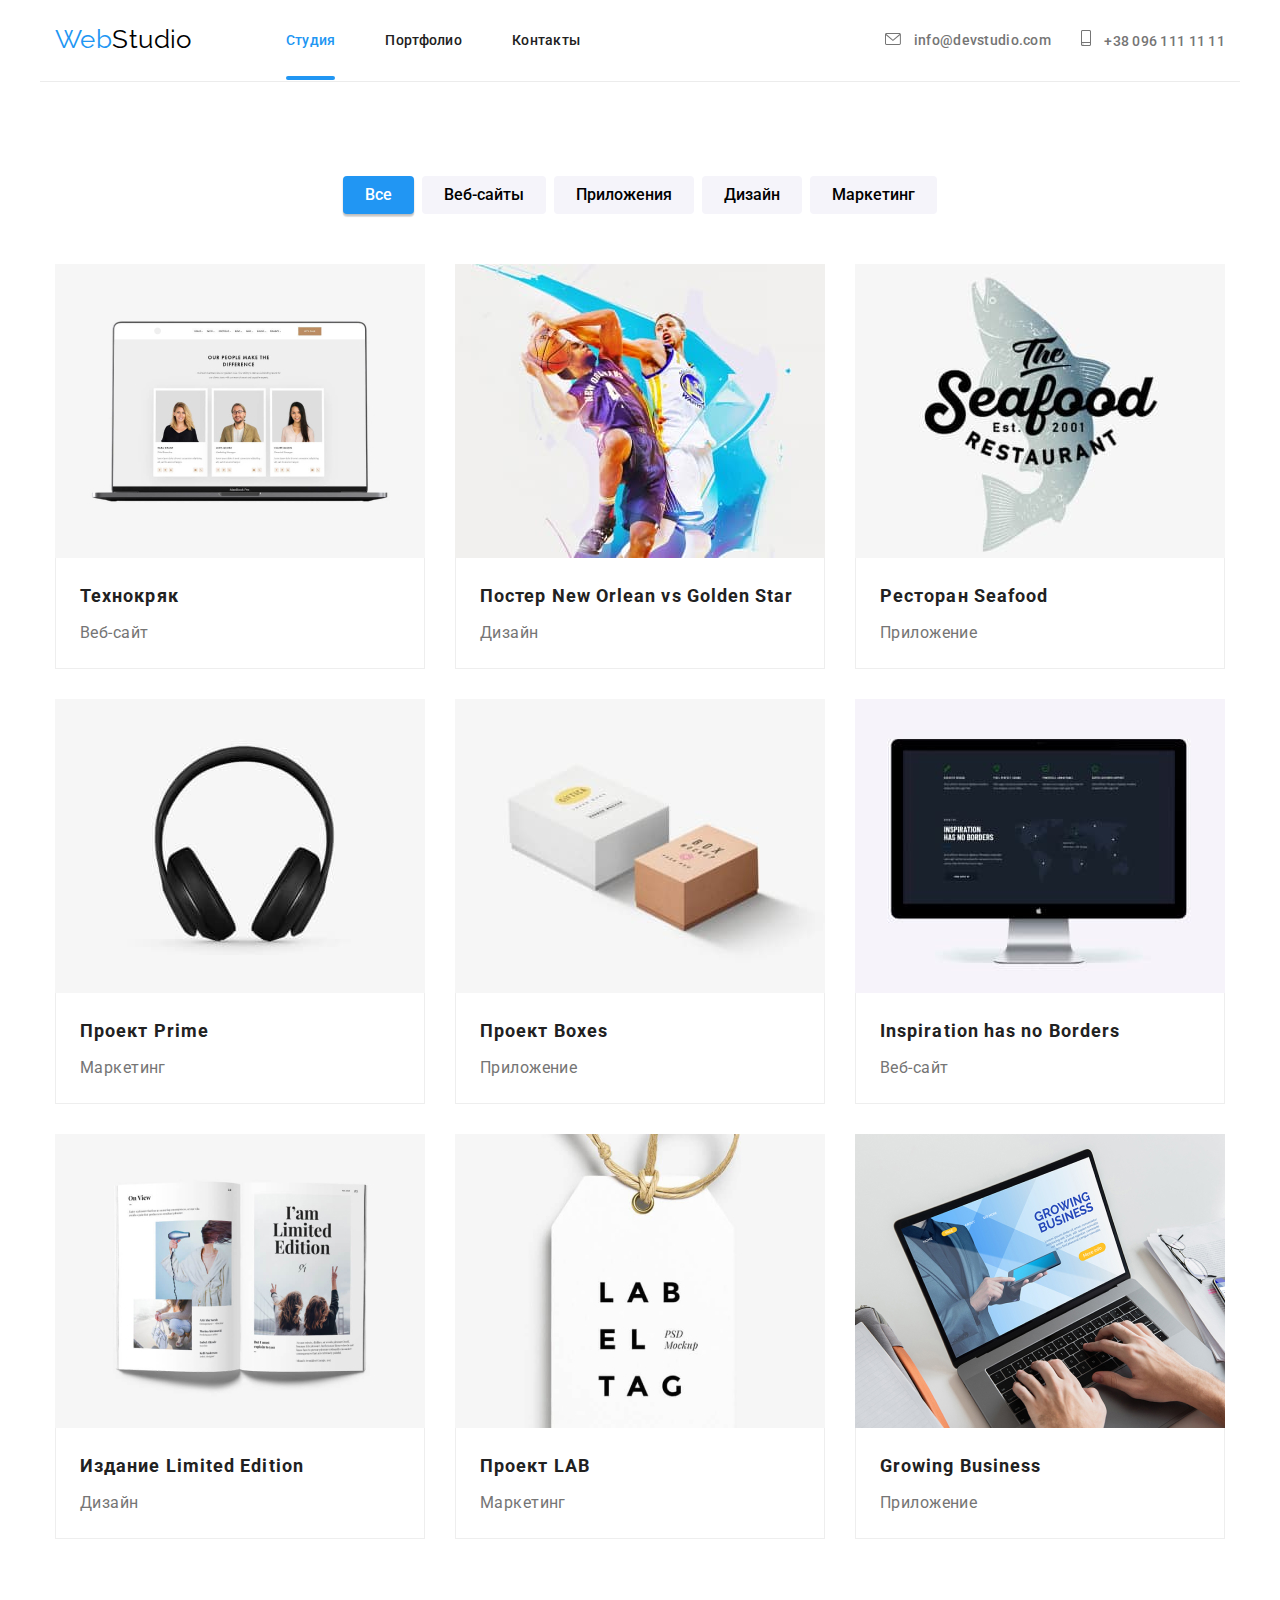
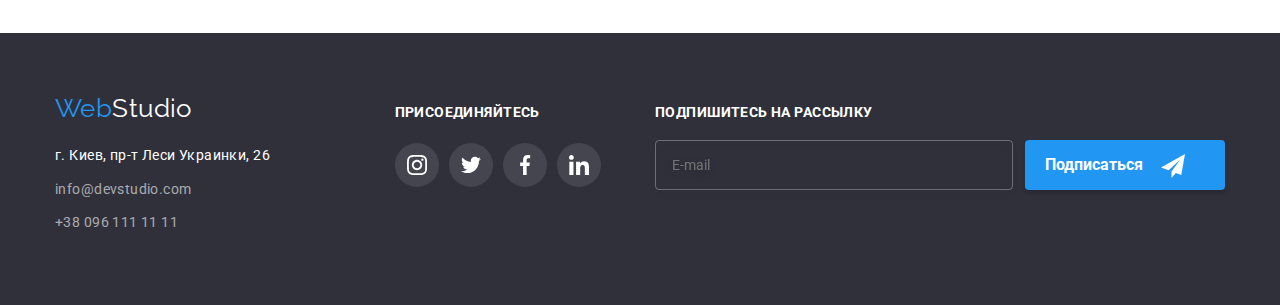
==== commit 0863d5e7: "edited portfolio" ====
--- a/portfolio.html
+++ b/portfolio.html
@@ -21,7 +21,7 @@
   </head>
 
   <body>
-    <!-- <header class="header">
+    <header class="header">
       <div class="container header-container">
         <nav class="navigation">
           <a class="logo" href="./index.html"
@@ -106,7 +106,7 @@
           <a class="mobile-socials__link" href="" target="_blank" rel="noopener noreferrer">LinkedIn</a>
         </li>
       </ul>
-    </div> -->
+    </div>
 
     <main>
       <section class="section">
@@ -136,7 +136,7 @@
           <!-- portfolio -->
           <h1 class="visually-hidden">Портфолио</h1>
           <ul class="portfolio-cards">
-            <li class="portfolio-cards__item">
+            <li class="portfolio-cards__item grid-item">
               <a class="portfolio-cards__link" href="">
                 <div class="card__thumb">
                   <div class="project-overlay">
@@ -154,7 +154,7 @@
               </a>
             </li>
 
-            <li class="portfolio-cards__item">
+            <li class="portfolio-cards__item grid-item">
               <a class="portfolio-cards__link" href="">
                 <div class="card__thumb">
                   <div class="project-overlay">
@@ -172,7 +172,7 @@
               </a>
             </li>
 
-            <li class="portfolio-cards__item">
+            <li class="portfolio-cards__item grid-item">
               <a class="portfolio-cards__link" href="">
                 <div class="card__thumb">
                   <div class="project-overlay">
@@ -190,7 +190,7 @@
               </a>
             </li>
 
-            <li class="portfolio-cards__item">
+            <li class="portfolio-cards__item grid-item">
               <a class="portfolio-cards__link" href="">
                 <div class="card__thumb">
                   <div class="project-overlay">
@@ -208,7 +208,7 @@
               </a>
             </li>
 
-            <li class="portfolio-cards__item">
+            <li class="portfolio-cards__item grid-item">
               <a class="portfolio-cards__link" href="">
                 <div class="card__thumb">
                   <div class="project-overlay">
@@ -226,7 +226,7 @@
               </a>
             </li>
 
-            <li class="portfolio-cards__item">
+            <li class="portfolio-cards__item grid-item">
               <a class="portfolio-cards__link" href="">
                 <div class="card__thumb">
                   <div class="project-overlay">
@@ -244,7 +244,7 @@
               </a>
             </li>
 
-            <li class="portfolio-cards__item">
+            <li class="portfolio-cards__item grid-item">
               <a class="portfolio-cards__link" href="">
                 <div class="card__thumb">
                   <div class="project-overlay">
@@ -262,7 +262,7 @@
               </a>
             </li>
 
-            <li class="portfolio-cards__item">
+            <li class="portfolio-cards__item grid-item">
               <a class="portfolio-cards__link" href="">
                 <div class="card__thumb">
                   <div class="project-overlay">
@@ -280,7 +280,7 @@
               </a>
             </li>
 
-            <li class="portfolio-cards__item">
+            <li class="portfolio-cards__item grid-item">
               <a class="portfolio-cards__link" href="">
                 <div class="card__thumb">
                   <div class="project-overlay">
--- a/css/styles.min.css
+++ b/css/styles.min.css
@@ -1,2 +1,2 @@
-:root{--main-text-color: #757575;--accent-color: #2196f3;--title-color: #212121;--bg-color: #ffffff;--dark-bg-color: #2f303a;--grid-item: 3}html{box-sizing:border-box}*,*::before,*::after{box-sizing:inherit}body{font-family:'Roboto', sans-serif;font-style:normal;letter-spacing:.03em;font-weight:400;font-size:14px;background-color:var(--bg-color);color:var(--main-text-color)}ul{list-style:none;margin:0;padding:0}a{text-decoration:none}h1,h2,h3,p{margin:0;padding:0}img{display:block;width:100%;height:auto}.visually-hidden{position:absolute !important;clip:rect(1px 1px 1px 1px);clip:rect(1px, 1px, 1px, 1px);padding:0 !important;border:0 !important;height:1px !important;width:1px !important;overflow:hidden}.container{width:100%;padding-left:15px;padding-right:15px;margin-left:auto;margin-right:auto}@media screen and (min-width: 480px){.container{max-width:480px}}@media screen and (min-width: 768px){.container{max-width:768px}}@media screen and (min-width: 1200px){.container{max-width:1200px}}.logo{display:inline-block;margin-right:94px;padding-top:24px;padding-bottom:26px}.logo__span--accent{font-family:Raleway;font-size:26px;line-height:1.19;color:var(--accent-color)}@media screen and (max-width: 767.98px){.logo__span--accent{font-size:24px;line-height:1.16}}.logo__span--black{padding-top:24px;padding-bottom:26px;font-family:Raleway;font-size:26px;line-height:1.19;color:#000}.logo__span--white{font-family:Raleway;font-size:26px;line-height:1.19;color:#ffffff}@media screen and (max-width: 767.98px){.logo__span--white{font-size:24px;line-height:1.16}}.logo--footer{display:inline-block;margin-bottom:20px}.menu{display:flex}@media screen and (max-width: 767.98px){.menu{display:none}}.menu__item--margin+.menu__item--margin{margin-left:50px}.menu__link{padding-top:32px;padding-bottom:32px;padding-left:0;font-weight:500;line-height:1.14;letter-spacing:0.02em;color:#212121;transition:color 250ms cubic-bezier(0.4, 0, 0.2, 1)}.menu__link--current{position:relative;color:var(--accent-color);transition:color 250ms cubic-bezier(0.4, 0, 0.2, 1)}.menu__link:hover,.menu__link:focus{color:var(--accent-color)}.menu__link--current::after{content:'';display:block;position:absolute;left:0;bottom:0;width:100%;height:4px;background:var(--accent-color);border-radius:2px}.section-title{margin-bottom:50px;font-weight:700;font-size:28px;line-height:1.17;text-align:center;color:var(--title-color)}@media screen and (min-width: 1200px){.section-title{font-size:36px;line-height:1.7}}.button-group{display:flex;justify-content:center;margin-bottom:50px}@media screen and (min-width: 320px) and (max-width: 767.98px){.button-group{justify-content:start;flex-wrap:wrap;margin-bottom:40px}}.button-group__button{justify-content:center;padding:6px 22px;height:38px;font-weight:500;font-size:16px;line-height:1.62;text-align:center;box-shadow:none;border:none;cursor:pointer;background-color:#f5f4fa;border-radius:4px;transition-property:background-color;transition-duration:250ms;transition-timing-function:cubic-bezier(0.4, 0, 0.2, 1)}@media screen and (min-width: 320px) and (max-width: 767.98px){.button-group__button{margin-bottom:15px}}.button-group__button:focus,.button-group__button:hover,.button-group__button.current,.button-group__button:active{outline:none;border:none;background-color:var(--accent-color);color:#ffffff;box-shadow:0px 3px 1px rgba(0,0,0,0.1),0px 1px 2px rgba(0,0,0,0.08),0px 2px 2px rgba(0,0,0,0.12);transition:background-color 250ms cubic-bezier(0.4, 0, 0.2, 1)}.button-group__item:not(:last-child){margin-right:8px}@media screen and (min-width: 320px) and (max-width: 767.98px){.button-group__item:not(:last-child){margin-right:8px}}.form-subscribe__button{display:flex;justify-content:space-between;align-items:center;padding:10px 20px;width:200px;height:50px;margin-left:12px;font-weight:700;font-size:16px;line-height:1.875;text-align:center;color:var(--bg-color);background:var(--accent-color);box-shadow:0px 4px 4px 0px rgba(0,0,0,0.15);border:none;border-radius:4px;cursor:pointer;transition:background-color 250ms cubic-bezier(0.4, 0, 0.2, 1),color 250ms cubic-bezier(0.4, 0, 0.2, 1),box-shadow 250ms cubic-bezier(0.4, 0, 0.2, 1)}@media screen and (max-width: 767.98px){.form-subscribe__button{margin-right:auto;margin-left:auto;margin-top:20px}}@media screen and (min-width: 767.98px) and (max-width: 1199.98px){.form-subscribe__button{margin-right:auto;margin-left:auto;margin-top:20px}}.social-list{display:inline-flex}.social-list__item+.social-list__item{margin-left:10px}.social-list__link{display:flex;align-items:center;justify-content:center;border-radius:50%;width:44px;height:44px;outline:none;background-color:#fff;transition-duration:250ms;transition-timing-function:cubic-bezier(0.4, 0, 0.2, 1)}.social-list__link:hover,.social-list__link:focus{fill:var(--bg-color);background-color:var(--accent-color)}.social-list__icon{width:20px;height:20px;fill:#afb1b8;transition-duration:250ms;transition-timing-function:cubic-bezier(0.4, 0, 0.2, 1)}.social-list__item:hover .social-list__icon,.social-list__item:focus .social-list__icon{fill:var(--bg-color);background-color:var(--accent-color)}.social-list__icon--footer{width:20px;height:20px;fill:var(--bg-color)}.social-list__link--footer{display:flex;align-items:center;justify-content:center;border-radius:50%;width:44px;height:44px;background-color:rgba(255,255,255,0.1);transition:background-color 250ms cubic-bezier(0.4, 0, 0.2, 1)}.social-list__link--footer:hover,.social-list__link--footer:focus{outline:none;background-color:var(--accent-color);transition:background-color 250ms cubic-bezier(0.4, 0, 0.2, 1)}.backdrop.is-hidden{visibility:hidden;opacity:0;pointer-events:none}.backdrop{position:fixed;z-index:120;top:0;left:0;width:100%;height:100%;background-color:rgba(0,0,0,0.5);opacity:1;visibility:visible;transition:opacity 250ms cubic-bezier(0.4, 0, 0.2, 1)}.is-hidden .modal{transform:translate(-50%, -50%) scale(0.3)}.modal{position:absolute;top:50%;left:50%;transform:translate(-50%, -50%) scale(1);width:100%;max-width:528px;min-height:581px;box-shadow:0px 1px 3px rgba(0,0,0,0.12),0px 1px 1px rgba(0,0,0,0.14),0px 2px 1px rgba(0,0,0,0.2);border-radius:4px;background-color:var(--bg-color);transition:transform 250ms cubic-bezier(0.4, 0, 0.2, 1)}.modal__close-button{position:absolute;top:8px;right:8px;padding:5px;cursor:pointer;width:30px;height:30px;border-radius:50%;border:1px solid rgba(0,0,0,0.1);background-color:#fff;outline:none}.modal__close-button:hover .modal__close-icon,.modal__close-button:focus .modal__close-icon{fill:var(--accent-color);transition:fill 250ms cubic-bezier(0.4, 0, 0.2, 1)}.form{width:100%;padding:40px}.form__banner{display:flex;align-items:center;margin-bottom:12px;font-weight:700;font-size:20px;line-height:1.15;text-align:center;color:var(--title-color)}.form__field{position:relative;display:flex;flex-direction:column;margin-bottom:10px}.form__label{margin-bottom:4px;font-size:12px;line-height:1.167;letter-spacing:0.01em}.form__input{padding:0;padding-left:30px;width:100%;height:40px;border:1px solid rgba(33,33,33,0.2);border-radius:4px;cursor:pointer;outline:none;transition:border 250ms cubic-bezier(0.4, 0, 0.2, 1)}.form__input:hover,.form__input:focus{border:1px solid var(--accent-color);outline-color:var(--accent-color)}.form__icon{position:absolute;left:12px;top:68%;transform:translateY(-50%);width:18px;height:18px;cursor:pointer;fill:var(--title-color);transition:fill 250ms cubic-bezier(0.4, 0, 0.2, 1)}.form__input:hover+.form__icon,.form__input:focus+.form__icon{fill:var(--accent-color)}.form__textarea{display:flex;flex-direction:column}.form__textarea-field{padding-top:12px;padding-right:16px;padding-bottom:12px;padding-left:16px;height:120px;border:1px solid rgba(33,33,33,0.2);border-radius:4px;cursor:pointer;outline:none;resize:none;transition:border 250ms cubic-bezier(0.4, 0, 0.2, 1)}.form__textarea-field:hover,.form__textarea-field:focus{border-color:var(--accent-color)}.form__textarea-field::placeholder{font-size:12px;line-height:1.167;letter-spacing:0.01em;color:rgba(117,117,117,0.5)}.form__comment{font-size:12px;line-height:1.167;letter-spacing:0.01em}.form__policy{display:flex;align-items:center;margin-top:20px;margin-bottom:30px}.form__policy-label{margin-left:27px;line-height:1.71}.form__policy-input{position:absolute;clip:rect(0 0 0 0);padding:0;border:0;height:1px;width:1px;overflow:hidden}.form__policy-icon{position:absolute;top:76%;left:50px;width:16px;height:16px;background-color:inherit;border:1px solid #000;border-radius:4px}.form__policy-input:checked+.form__policy-icon{background-image:url(../images/check.svg);background-size:contain;border:var(--accent-color);background-color:var(--accent-color)}.form__checkbox-link{line-height:1.71;text-decoration-line:underline;color:var(--accent-color)}.form__button-submit{display:flex;align-items:center;justify-content:center;width:200px;height:50px;margin-right:auto;margin-left:auto;font-weight:700;font-size:16px;line-height:1.87;text-align:center;letter-spacing:0.06em;color:var(--bg-color);background:var(--accent-color);box-shadow:0px 4px 4px rgba(0,0,0,0.15);border-radius:4px;border:none;cursor:pointer}.mobile-menu-wrap{position:fixed;display:flex;flex-direction:column;justify-content:space-between;padding-top:50px;padding-right:40px;padding-bottom:50px;padding-left:40px;top:0;left:-100%;width:100%;height:100vh;z-index:100;background-color:#fff;transition:left 250ms}.mobile-menu-wrap.is-open{left:0}.mobile-menu{display:flex;flex-direction:column}@media screen and (min-width: 380px){.mobile-menu-wrap{padding:50px 40px}}@media screen and (min-width: 768px){.mobile-menu-wrap{display:none}}.mobile-menu__item{margin-bottom:35px}.mobile-menu__link{font-weight:500;font-size:40px;line-height:1.175;letter-spacing:0.02em;color:#212121}.mobile-menu__link:hover,.mobile-menu__link:focus{color:var(--accent-color)}.mobile-contacts{display:flex;flex-direction:column}.mobile-contacts__item:not(:last-child){margin-bottom:32px}.mobile-contacts__link{font-weight:500;font-size:24px;line-height:1.167;letter-spacing:0.02em;color:var(--main-text-color)}.mobile-contacts__link:hover,.mobile-contacts__link:focus{color:var(--accent-color)}.mobile-contacts__link--blue{font-size:34px;line-height:1.176;letter-spacing:0.02em;color:var(--accent-color)}.mobile-socials{display:inline-flex;align-items:center}.mobile-socials__item:not(:last-child)::after{content:'';width:22px;border:1px solid rgba(33,33,33,0.2);transform:rotate(90deg);margin-right:10px;margin-left:10px}.mobile-socials__link{font-weight:500;font-size:18px;line-height:1.22;letter-spacing:0.02em;color:var(--accent-color)}.mob-menu-btn{position:relative;z-index:110;padding:0;width:40px;height:40px;background-color:transparent;border:none;fill:#212121}.mob-menu-btn:hover,.mob-menu-btn:focus{fill:var(--accent-color);transition:fill 250ms cubic-bezier(0.4, 0, 0.2, 1)}@media screen and (min-width: 768px){.mob-menu-btn{display:none}}.mob-menu-svg{width:40px;height:40px}.mob-menu-close{display:none}.is-open .mob-menu-close{display:block}.is-open .mob-menu-icon{display:none}.current{color:var(--accent-color)}.header{background-color:var(--bg-color);border-bottom:1px solid #ececec;margin-right:auto;margin-left:auto}@media screen and (min-width: 480px){.header{width:480px}}@media screen and (min-width: 768px){.header{width:768px}}@media screen and (min-width: 1200px){.header{width:1200px}}.header-container{display:flex;align-items:center;justify-content:space-between}.header-contacts{display:flex;flex-direction:column}@media screen and (max-width: 767.98px){.header-contacts{display:none}}@media screen and (min-width: 1200px){.header-contacts{display:flex;flex-direction:row;align-items:center;margin-left:auto}}@media screen and (min-width: 768px) and (max-width: 1199.98px){.header-contacts__item:not(:last-child){margin-bottom:10px}}.header-contacts__link{line-height:1.14;letter-spacing:0.02em;font-weight:500;font-size:12px;line-height:1.17;color:var(--main-text-color);transition:color 250ms cubic-bezier(0.4, 0, 0.2, 1)}.header-contacts__link:hover,.header-contacts__link:focus{color:var(--accent-color)}@media screen and (min-width: 1199.98px){.header-contacts__link{padding-top:32px;padding-bottom:32px;line-height:1.14;letter-spacing:0.02em;font-weight:500;font-size:14px;color:var(--main-text-color);transition:color 250ms cubic-bezier(0.4, 0, 0.2, 1)}.header-contacts__link--margin{margin-left:30px}.header-contacts__link:hover,.header-contacts__link:focus{color:var(--accent-color)}}.header-contacts__icon{margin-right:10px;fill:currentColor}.navigation{display:flex;align-items:center;justify-content:center}.section{padding-top:94px;padding-bottom:94px}.slogan{display:block;max-width:1600px;margin-left:auto;margin-right:auto;text-align:center;padding-top:118px;padding-bottom:118px;filter:drop-shadow(0px 4px 4px rgba(0,0,0,0.25));background-color:var(--dark-bg-color);background-image:linear-gradient(to right, rgba(47,48,58,0.4), rgba(47,48,58,0.4)),url(../images/hero.jpg);background-repeat:no-repeat;background-position:center;background-size:cover}@media screen and (min-width: 1200px){.slogan{padding-top:200px;padding-bottom:200px;height:600px}}.slogan__title{width:100%;margin-left:auto;margin-right:auto;margin-bottom:30px;font-weight:900;font-size:26px;line-height:1.61;text-align:center;letter-spacing:0.06em;text-transform:uppercase;color:#ffffff}@media screen and (min-width: 768px){.slogan__title{width:360px}}@media screen and (min-width: 1200px){.slogan__title{width:696px;font-size:44px;line-height:1.36}}.slogan__button{display:inline-block;border-radius:4px;min-width:200px;padding:10px 32px;font-family:inherit;border:none;cursor:pointer;font-weight:700;font-size:16px;line-height:1.87;letter-spacing:0.06em;color:var(--bg-color);background-color:var(--accent-color);box-shadow:0px 4px 4px rgba(0,0,0,0.15)}.slogan__button:focus,.slogan__button:hover{background-color:#1a86df;box-shadow:0px 8px 8px rgba(0,0,0,0.15)}.slogan__button:focus:active,.slogan__button:hover:active{top:2em;left:2em;background-color:#197ed1;box-shadow:0px 4px 4 px rgba(0,0,0,0.15) inset}@media screen and (min-width: 768px){.privilege-list{display:flex;flex-wrap:wrap;margin-left:-30px}}@media screen and (min-width: 1200px){.privilege-list{display:flex;flex-wrap:wrap;margin-left:-30px}}.privilege-list__item{flex-basis:100%;display:inline-block;justify-content:center;align-items:center;max-width:450px;height:226px;margin-bottom:30px;border-radius:4px;background-repeat:no-repeat;background-position:center}@media screen and (min-width: 768px){.privilege-list__item{flex-basis:calc((100% - 30px * 2) / 2);margin-left:30px;max-width:354px;height:251px}}@media screen and (min-width: 1200px){.privilege-list__item{flex-basis:calc((100% - 30px * 4) / 4);margin-left:30px;max-width:270px;height:251px}}.privilege-list__icons{display:flex;justify-content:center;align-items:center;height:120px;margin-bottom:30px;border-radius:4px;background-color:#f5f4fa}.privilege-list__subtitle{margin-bottom:10px;text-align:center;font-weight:700;font-size:14px;line-height:1.14;text-transform:uppercase;color:var(--title-color)}.privilege-list__text{line-height:1.71}.working{display:none}@media screen and (min-width: 1200px){.working{display:block}}.working__list{display:flex;flex-wrap:wrap;margin-left:-30px}.working__item{margin-left:30px;flex-basis:calc((100% - 30px * 3) / 3)}.working-overlay{position:relative}.working-overlay__box{position:absolute;top:224px;display:inline-flex;justify-content:center;align-items:center;width:370px;height:70px;background-color:rgba(47,48,58,0.8)}.working-overlay__text{font-weight:700;line-height:1.14;text-align:center;text-transform:uppercase;color:var(--bg-color)}.team-section{background-color:#f5f4fa;text-align:center;margin-bottom:50px}.team-section__list{display:flex;flex-wrap:wrap;justify-content:center;margin-left:-30px;margin-top:-30px}@media screen and (min-width: 768px){.team-section__list{margin-left:-30px}}.team-section__item{overflow:hidden;margin-left:30px;margin-top:30px;flex-basis:calc((100% - 30px * 1) / 1);max-width:450px;background-color:grey;box-shadow:0px 1px 3px rgba(0,0,0,0.12),0px 1px 1px rgba(0,0,0,0.14),0px 2px 1px rgba(0,0,0,0.2);border-radius:0px 0px 4px 4px}@media screen and (min-width: 768px){.team-section__item{flex-basis:calc((100% - 30px * 2) / 2)}}@media screen and (min-width: 1200px){.team-section__item{flex-basis:calc((100% - 30px * 4) / 4)}}@media screen and (min-width: 768px) and (max-width: 1200px){.team-section__list{justify-content:center}}.team-description{padding:30px 15px;background-color:var(--bg-color)}.team-description__name{margin-bottom:10px;cursor:pointer;font-weight:500;font-size:16px;line-height:1.18;color:var(--title-color)}.team-description__position{margin-bottom:16px;font-size:16px;line-height:1.18;color:var(--main-text-color)}.clients-list{display:flex;flex-wrap:wrap;margin-left:-30px;margin-top:-30px}.clients-list__item{display:flex;flex-basis:calc((100% - 2 * 30px) / 2);margin-left:30px;margin-top:30px}@media screen and (min-width: 768px){.clients-list__item{flex-basis:calc((100% - 3 * 30px) / 3)}}@media screen and (min-width: 1200px){.clients-list__item{flex-basis:calc((100% - 6 * 30px) / 6)}}.clients-list__link{display:flex;justify-content:center;align-items:center;width:100%;min-height:92px;border:1px solid #afb1b8;border-radius:4px;fill:#afb1b8}.clients-list__link:hover .clients-list__icon,.clients-list__link:focus .clients-list__icon{fill:var(--accent-color);transition:fill 250ms cubic-bezier(0.4, 0, 0.2, 1)}.clients-list__link:hover,.clients-list__link:focus{border:1px solid var(--accent-color)}.portfolio-cards{display:flex;flex-wrap:wrap;margin-left:-30px;margin-top:-30px}.portfolio-cards__item{flex-basis:calc((100% - 30px * var(--grid-item)) / var(--grid-item));margin-left:30px;margin-top:30px}.portfolio-cards__item:hover,.portfolio-cards__item:focus{box-shadow:0px 4px 4px 0px rgba(0,0,0,0.25)}.card__thumb{position:relative;overflow:hidden;outline:none}.project-overlay{display:flex;position:absolute;top:0px;left:0px;width:100%;height:100%;border-radius:4px;background-color:rgba(33,150,243,0.9);transform:translateY(101%);transition:background-color 250ms cubic-bezier(0.4, 0, 0.2, 1),transform 250ms cubic-bezier(0.4, 0, 0.2, 1)}.portfolio-cards__link:hover .project-overlay,.portfolio-cards__link:focus .project-overlay{transform:translateY(0%);background-color:rgba(33,150,243,0.9)}.project-overlay__text{padding:63px 24px;font-size:18px;line-height:1.56;color:#ffffff}.card-div{padding:20px 24px;border:1px solid #eeeeee;border-top:none}.card-div__name{font-size:18px;line-height:2;letter-spacing:0.06em;color:var(--title-color);margin-bottom:4px}.card-div__text{font-size:16px;line-height:1.87;color:var(--main-text-color)}.footer{padding-top:60px;padding-bottom:60px;background-color:var(--dark-bg-color)}@media screen and (min-width: 320px) and (max-width: 767.98px){.main-footer{display:flex;flex-direction:column;align-items:center;justify-content:space-between;margin-right:auto;margin-left:auto}}@media screen and (min-width: 768px) and (max-width: 1199.98px){.main-footer{display:flex;flex-wrap:wrap;justify-content:space-around}}@media screen and (min-width: 1200px){.main-footer{display:flex;align-items:baseline;justify-content:space-between}}@media screen and (min-width: 320px) and (max-width: 767.98px){.wrapper-address{margin-bottom:60px;text-align:center}}@media screen and (min-width: 768px) and (max-width: 1199.98px){.wrapper-address{margin-bottom:60px;text-align:center}}.wrapper-address__contacts{display:inline-block;font-style:normal;line-height:1.71;color:rgba(255,255,255,0.6);margin-bottom:10px}@media screen and (min-width: 320px) and (max-width: 767.98px){.wrapper-address__contacts{display:inline-block;font-style:normal;line-height:1.71;color:rgba(255,255,255,0.6);margin-bottom:8px}.wrapper-address__contacts--white{color:#ffffff}}.wrapper-address__contacts--white{color:#ffffff}@media screen and (min-width: 320px) and (max-width: 767.98px){.wrapper-join{display:flex;flex-direction:column;align-items:center;margin-right:auto;margin-left:auto;margin-bottom:60px}}@media screen and (min-width: 768px) and (max-width: 1199.98px){.wrapper-join{text-align:center}}@media screen and (min-width: 1200px){.wrapper-join{margin-left:70px}}.wrapper-join__title{margin-bottom:20px;font-size:14px;font-weight:700;line-height:1.42;text-transform:uppercase;color:var(--bg-color)}.wrapper-subscribe{margin:0}@media screen and (min-width: 768px) and (max-width: 1199.98px){.wrapper-subscribe{margin-right:auto;margin-left:auto}}.form-subscribe{position:relative}.form-subscribe__text{margin-bottom:20px;font-weight:700;line-height:16px;text-transform:uppercase;color:var(--bg-color)}@media screen and (min-width: 320px) and (max-width: 767.98px){.form-subscribe__text{text-align:center}}@media screen and (min-width: 768px) and (max-width: 1199.98px){.form-subscribe__text{text-align:center}}.form-div{display:flex}@media screen and (min-width: 320px) and (max-width: 767.98px){.form-div{display:block}}@media screen and (min-width: 767.98px) and (max-width: 1199.98px){.form-div{display:block}}.form-subscribe__input{width:358px;height:50px;padding-left:16px;border:1px solid rgba(255,255,255,0.3);box-sizing:border-box;filter:drop-shadow(0px 4px 4px rgba(0,0,0,0.15));border-radius:4px;background:transparent;color:rgba(255,255,255,0.6)}@media screen and (min-width: 320px) and (max-width: 1199.98px){.form-subscribe__input{max-width:450px;position:relative}}.form-subscribe__icon{position:absolute;bottom:0;right:110px;transform:translateY(-50%);width:24px;height:24px;margin-left:10px;fill:var(--bg-color)}@media screen and (min-width: 767.98px) and (max-width: 1199.98px){.form-subscribe__icon{right:100px}}@media screen and (min-width: 1200px){.form-subscribe__icon{right:40px}}
+:root{--main-text-color: #757575;--accent-color: #2196f3;--title-color: #212121;--bg-color: #ffffff;--dark-bg-color: #2f303a;--grid-item: 1}html{box-sizing:border-box}*,*::before,*::after{box-sizing:inherit}body{font-family:'Roboto', sans-serif;font-style:normal;letter-spacing:.03em;font-weight:400;font-size:14px;background-color:var(--bg-color);color:var(--main-text-color)}ul{list-style:none;margin:0;padding:0}a{text-decoration:none}h1,h2,h3,p{margin:0;padding:0}img{display:block;width:100%;height:auto}.visually-hidden{position:absolute !important;clip:rect(1px 1px 1px 1px);clip:rect(1px, 1px, 1px, 1px);padding:0 !important;border:0 !important;height:1px !important;width:1px !important;overflow:hidden}.container{width:100%;padding-left:15px;padding-right:15px;margin-left:auto;margin-right:auto}@media screen and (min-width: 480px){.container{max-width:480px}}@media screen and (min-width: 768px){.container{max-width:768px}}@media screen and (min-width: 1200px){.container{max-width:1200px}}.logo{display:inline-block;margin-right:94px;padding-top:24px;padding-bottom:26px}.logo__span--accent{font-family:Raleway;font-size:26px;line-height:1.19;color:var(--accent-color)}@media screen and (max-width: 767.98px){.logo__span--accent{font-size:24px;line-height:1.16}}.logo__span--black{padding-top:24px;padding-bottom:26px;font-family:Raleway;font-size:26px;line-height:1.19;color:#000}.logo__span--white{font-family:Raleway;font-size:26px;line-height:1.19;color:#ffffff}@media screen and (max-width: 767.98px){.logo__span--white{font-size:24px;line-height:1.16}}.logo--footer{display:inline-block;margin-bottom:20px}.menu{display:flex}@media screen and (max-width: 767.98px){.menu{display:none}}.menu__item--margin+.menu__item--margin{margin-left:50px}.menu__link{padding-top:32px;padding-bottom:32px;padding-left:0;font-weight:500;line-height:1.14;letter-spacing:0.02em;color:#212121;transition:color 250ms cubic-bezier(0.4, 0, 0.2, 1)}.menu__link--current{position:relative;color:var(--accent-color);transition:color 250ms cubic-bezier(0.4, 0, 0.2, 1)}.menu__link:hover,.menu__link:focus{color:var(--accent-color)}.menu__link--current::after{content:'';display:block;position:absolute;left:0;bottom:0;width:100%;height:4px;background:var(--accent-color);border-radius:2px}.section-title{margin-bottom:50px;font-weight:700;font-size:28px;line-height:1.17;text-align:center;color:var(--title-color)}@media screen and (min-width: 1200px){.section-title{font-size:36px;line-height:1.7}}.button-group{display:flex;justify-content:center;margin-bottom:50px}@media screen and (min-width: 320px) and (max-width: 767.98px){.button-group{justify-content:start;flex-wrap:wrap;margin-bottom:40px}}.button-group__button{justify-content:center;padding:6px 22px;height:38px;font-weight:500;font-size:16px;line-height:1.62;text-align:center;box-shadow:none;border:none;cursor:pointer;background-color:#f5f4fa;border-radius:4px;transition-property:background-color;transition-duration:250ms;transition-timing-function:cubic-bezier(0.4, 0, 0.2, 1)}@media screen and (min-width: 320px) and (max-width: 767.98px){.button-group__button{margin-bottom:15px}}.button-group__button:focus,.button-group__button:hover,.button-group__button.current,.button-group__button:active{outline:none;border:none;background-color:var(--accent-color);color:#ffffff;box-shadow:0px 3px 1px rgba(0,0,0,0.1),0px 1px 2px rgba(0,0,0,0.08),0px 2px 2px rgba(0,0,0,0.12);transition:background-color 250ms cubic-bezier(0.4, 0, 0.2, 1)}.button-group__item:not(:last-child){margin-right:8px}@media screen and (min-width: 320px) and (max-width: 767.98px){.button-group__item:not(:last-child){margin-right:8px}}.form-subscribe__button{display:flex;justify-content:space-between;align-items:center;padding:10px 20px;width:200px;height:50px;margin-left:12px;font-weight:700;font-size:16px;line-height:1.875;text-align:center;color:var(--bg-color);background:var(--accent-color);box-shadow:0px 4px 4px 0px rgba(0,0,0,0.15);border:none;border-radius:4px;cursor:pointer;transition:background-color 250ms cubic-bezier(0.4, 0, 0.2, 1),color 250ms cubic-bezier(0.4, 0, 0.2, 1),box-shadow 250ms cubic-bezier(0.4, 0, 0.2, 1)}@media screen and (max-width: 767.98px){.form-subscribe__button{margin-right:auto;margin-left:auto;margin-top:20px}}@media screen and (min-width: 767.98px) and (max-width: 1199.98px){.form-subscribe__button{margin-right:auto;margin-left:auto;margin-top:20px}}.social-list{display:inline-flex}.social-list__item+.social-list__item{margin-left:10px}.social-list__link{display:flex;align-items:center;justify-content:center;border-radius:50%;width:44px;height:44px;outline:none;background-color:#fff;transition-duration:250ms;transition-timing-function:cubic-bezier(0.4, 0, 0.2, 1)}.social-list__link:hover,.social-list__link:focus{fill:var(--bg-color);background-color:var(--accent-color)}.social-list__icon{width:20px;height:20px;fill:#afb1b8;transition-duration:250ms;transition-timing-function:cubic-bezier(0.4, 0, 0.2, 1)}.social-list__item:hover .social-list__icon,.social-list__item:focus .social-list__icon{fill:var(--bg-color);background-color:var(--accent-color)}.social-list__icon--footer{width:20px;height:20px;fill:var(--bg-color)}.social-list__link--footer{display:flex;align-items:center;justify-content:center;border-radius:50%;width:44px;height:44px;background-color:rgba(255,255,255,0.1);transition:background-color 250ms cubic-bezier(0.4, 0, 0.2, 1)}.social-list__link--footer:hover,.social-list__link--footer:focus{outline:none;background-color:var(--accent-color);transition:background-color 250ms cubic-bezier(0.4, 0, 0.2, 1)}.backdrop.is-hidden{visibility:hidden;opacity:0;pointer-events:none}.backdrop{position:fixed;z-index:120;top:0;left:0;width:100%;height:100%;background-color:rgba(0,0,0,0.5);opacity:1;visibility:visible;transition:opacity 250ms cubic-bezier(0.4, 0, 0.2, 1)}.is-hidden .modal{transform:translate(-50%, -50%) scale(0.3)}.modal{position:absolute;top:50%;left:50%;transform:translate(-50%, -50%) scale(1);width:100%;max-width:528px;min-height:581px;box-shadow:0px 1px 3px rgba(0,0,0,0.12),0px 1px 1px rgba(0,0,0,0.14),0px 2px 1px rgba(0,0,0,0.2);border-radius:4px;background-color:var(--bg-color);transition:transform 250ms cubic-bezier(0.4, 0, 0.2, 1)}.modal__close-button{position:absolute;top:8px;right:8px;padding:5px;cursor:pointer;width:30px;height:30px;border-radius:50%;border:1px solid rgba(0,0,0,0.1);background-color:#fff;outline:none}.modal__close-button:hover .modal__close-icon,.modal__close-button:focus .modal__close-icon{fill:var(--accent-color);transition:fill 250ms cubic-bezier(0.4, 0, 0.2, 1)}.form{width:100%;padding:40px}.form__banner{display:flex;align-items:center;margin-bottom:12px;font-weight:700;font-size:20px;line-height:1.15;text-align:center;color:var(--title-color)}.form__field{position:relative;display:flex;flex-direction:column;margin-bottom:10px}.form__label{margin-bottom:4px;font-size:12px;line-height:1.167;letter-spacing:0.01em}.form__input{padding:0;padding-left:30px;width:100%;height:40px;border:1px solid rgba(33,33,33,0.2);border-radius:4px;cursor:pointer;outline:none;transition:border 250ms cubic-bezier(0.4, 0, 0.2, 1)}.form__input:hover,.form__input:focus{border:1px solid var(--accent-color);outline-color:var(--accent-color)}.form__icon{position:absolute;left:12px;top:68%;transform:translateY(-50%);width:18px;height:18px;cursor:pointer;fill:var(--title-color);transition:fill 250ms cubic-bezier(0.4, 0, 0.2, 1)}.form__input:hover+.form__icon,.form__input:focus+.form__icon{fill:var(--accent-color)}.form__textarea{display:flex;flex-direction:column}.form__textarea-field{padding-top:12px;padding-right:16px;padding-bottom:12px;padding-left:16px;height:120px;border:1px solid rgba(33,33,33,0.2);border-radius:4px;cursor:pointer;outline:none;resize:none;transition:border 250ms cubic-bezier(0.4, 0, 0.2, 1)}.form__textarea-field:hover,.form__textarea-field:focus{border-color:var(--accent-color)}.form__textarea-field::placeholder{font-size:12px;line-height:1.167;letter-spacing:0.01em;color:rgba(117,117,117,0.5)}.form__comment{font-size:12px;line-height:1.167;letter-spacing:0.01em}.form__policy{display:flex;align-items:center;margin-top:20px;margin-bottom:30px}.form__policy-label{margin-left:27px;line-height:1.71}.form__policy-input{position:absolute;clip:rect(0 0 0 0);padding:0;border:0;height:1px;width:1px;overflow:hidden}.form__policy-icon{position:absolute;top:76%;left:50px;width:16px;height:16px;background-color:inherit;border:1px solid #000;border-radius:4px}.form__policy-input:checked+.form__policy-icon{background-image:url(../images/check.svg);background-size:contain;border:var(--accent-color);background-color:var(--accent-color)}.form__checkbox-link{line-height:1.71;text-decoration-line:underline;color:var(--accent-color)}.form__button-submit{display:flex;align-items:center;justify-content:center;width:200px;height:50px;margin-right:auto;margin-left:auto;font-weight:700;font-size:16px;line-height:1.87;text-align:center;letter-spacing:0.06em;color:var(--bg-color);background:var(--accent-color);box-shadow:0px 4px 4px rgba(0,0,0,0.15);border-radius:4px;border:none;cursor:pointer}.mobile-menu-wrap{position:fixed;display:flex;flex-direction:column;justify-content:space-between;padding-top:50px;padding-right:40px;padding-bottom:50px;padding-left:40px;top:0;left:-100%;width:100%;height:100vh;z-index:100;background-color:#fff;transition:left 250ms}.mobile-menu-wrap.is-open{left:0}.mobile-menu{display:flex;flex-direction:column}@media screen and (min-width: 380px){.mobile-menu-wrap{padding:50px 40px}}@media screen and (min-width: 768px){.mobile-menu-wrap{display:none}}.mobile-menu__item{margin-bottom:35px}.mobile-menu__link{font-weight:500;font-size:40px;line-height:1.175;letter-spacing:0.02em;color:#212121}.mobile-menu__link:hover,.mobile-menu__link:focus{color:var(--accent-color)}.mobile-contacts{display:flex;flex-direction:column}.mobile-contacts__item:not(:last-child){margin-bottom:32px}.mobile-contacts__link{font-weight:500;font-size:24px;line-height:1.167;letter-spacing:0.02em;color:var(--main-text-color)}.mobile-contacts__link:hover,.mobile-contacts__link:focus{color:var(--accent-color)}.mobile-contacts__link--blue{font-size:34px;line-height:1.176;letter-spacing:0.02em;color:var(--accent-color)}.mobile-socials{display:inline-flex;align-items:center}.mobile-socials__item:not(:last-child)::after{content:'';width:22px;border:1px solid rgba(33,33,33,0.2);transform:rotate(90deg);margin-right:10px;margin-left:10px}.mobile-socials__link{font-weight:500;font-size:18px;line-height:1.22;letter-spacing:0.02em;color:var(--accent-color)}.mob-menu-btn{position:relative;z-index:110;padding:0;width:40px;height:40px;background-color:transparent;border:none;fill:#212121}.mob-menu-btn:hover,.mob-menu-btn:focus{fill:var(--accent-color);transition:fill 250ms cubic-bezier(0.4, 0, 0.2, 1)}@media screen and (min-width: 768px){.mob-menu-btn{display:none}}.mob-menu-svg{width:40px;height:40px}.mob-menu-close{display:none}.is-open .mob-menu-close{display:block}.is-open .mob-menu-icon{display:none}.current{color:var(--accent-color)}.header{background-color:var(--bg-color);border-bottom:1px solid #ececec;margin-right:auto;margin-left:auto}@media screen and (min-width: 480px){.header{width:480px}}@media screen and (min-width: 768px){.header{width:768px}}@media screen and (min-width: 1200px){.header{width:1200px}}.header-container{display:flex;align-items:center;justify-content:space-between}.header-contacts{display:flex;flex-direction:column}@media screen and (max-width: 767.98px){.header-contacts{display:none}}@media screen and (min-width: 1200px){.header-contacts{display:flex;flex-direction:row;align-items:center;margin-left:auto}}@media screen and (min-width: 768px) and (max-width: 1199.98px){.header-contacts__item:not(:last-child){margin-bottom:10px}}.header-contacts__link{line-height:1.14;letter-spacing:0.02em;font-weight:500;font-size:12px;line-height:1.17;color:var(--main-text-color);transition:color 250ms cubic-bezier(0.4, 0, 0.2, 1)}.header-contacts__link:hover,.header-contacts__link:focus{color:var(--accent-color)}@media screen and (min-width: 1199.98px){.header-contacts__link{padding-top:32px;padding-bottom:32px;line-height:1.14;letter-spacing:0.02em;font-weight:500;font-size:14px;color:var(--main-text-color);transition:color 250ms cubic-bezier(0.4, 0, 0.2, 1)}.header-contacts__link--margin{margin-left:30px}.header-contacts__link:hover,.header-contacts__link:focus{color:var(--accent-color)}}.header-contacts__icon{margin-right:10px;fill:currentColor}.navigation{display:flex;align-items:center;justify-content:center}.section{padding-top:94px;padding-bottom:94px}.slogan{display:block;max-width:1600px;margin-left:auto;margin-right:auto;text-align:center;padding-top:118px;padding-bottom:118px;filter:drop-shadow(0px 4px 4px rgba(0,0,0,0.25));background-color:var(--dark-bg-color);background-image:linear-gradient(to right, rgba(47,48,58,0.4), rgba(47,48,58,0.4)),url(../images/hero.jpg);background-repeat:no-repeat;background-position:center;background-size:cover}@media screen and (min-width: 1200px){.slogan{padding-top:200px;padding-bottom:200px;height:600px}}.slogan__title{width:100%;margin-left:auto;margin-right:auto;margin-bottom:30px;font-weight:900;font-size:26px;line-height:1.61;text-align:center;letter-spacing:0.06em;text-transform:uppercase;color:#ffffff}@media screen and (min-width: 768px){.slogan__title{width:360px}}@media screen and (min-width: 1200px){.slogan__title{width:696px;font-size:44px;line-height:1.36}}.slogan__button{display:inline-block;border-radius:4px;min-width:200px;padding:10px 32px;font-family:inherit;border:none;cursor:pointer;font-weight:700;font-size:16px;line-height:1.87;letter-spacing:0.06em;color:var(--bg-color);background-color:var(--accent-color);box-shadow:0px 4px 4px rgba(0,0,0,0.15)}.slogan__button:focus,.slogan__button:hover{background-color:#1a86df;box-shadow:0px 8px 8px rgba(0,0,0,0.15)}.slogan__button:focus:active,.slogan__button:hover:active{top:2em;left:2em;background-color:#197ed1;box-shadow:0px 4px 4 px rgba(0,0,0,0.15) inset}@media screen and (min-width: 768px){.privilege-list{display:flex;flex-wrap:wrap;margin-left:-30px}}@media screen and (min-width: 1200px){.privilege-list{display:flex;flex-wrap:wrap;margin-left:-30px}}.privilege-list__item{flex-basis:100%;display:inline-block;justify-content:center;align-items:center;max-width:450px;height:226px;margin-bottom:30px;border-radius:4px;background-repeat:no-repeat;background-position:center}@media screen and (min-width: 768px){.privilege-list__item{flex-basis:calc((100% - 30px * 2) / 2);margin-left:30px;max-width:354px;height:251px}}@media screen and (min-width: 1200px){.privilege-list__item{flex-basis:calc((100% - 30px * 4) / 4);margin-left:30px;max-width:270px;height:251px}}.privilege-list__icons{display:flex;justify-content:center;align-items:center;height:120px;margin-bottom:30px;border-radius:4px;background-color:#f5f4fa}.privilege-list__subtitle{margin-bottom:10px;text-align:center;font-weight:700;font-size:14px;line-height:1.14;text-transform:uppercase;color:var(--title-color)}.privilege-list__text{line-height:1.71}.working{display:none}@media screen and (min-width: 1200px){.working{display:block}}.working__list{display:flex;flex-wrap:wrap;margin-left:-30px}.working__item{margin-left:30px;flex-basis:calc((100% - 30px * 3) / 3)}.working-overlay{position:relative}.working-overlay__box{position:absolute;top:224px;display:inline-flex;justify-content:center;align-items:center;width:370px;height:70px;background-color:rgba(47,48,58,0.8)}.working-overlay__text{font-weight:700;line-height:1.14;text-align:center;text-transform:uppercase;color:var(--bg-color)}.team-section{background-color:#f5f4fa;text-align:center;margin-bottom:50px}.team-section__list{display:flex;flex-wrap:wrap;justify-content:center;margin-left:-30px;margin-top:-30px}@media screen and (min-width: 768px){.team-section__list{margin-left:-30px}}.team-section__item{overflow:hidden;margin-left:30px;margin-top:30px;flex-basis:calc((100% - 30px * 1) / 1);max-width:450px;background-color:grey;box-shadow:0px 1px 3px rgba(0,0,0,0.12),0px 1px 1px rgba(0,0,0,0.14),0px 2px 1px rgba(0,0,0,0.2);border-radius:0px 0px 4px 4px}@media screen and (min-width: 768px){.team-section__item{flex-basis:calc((100% - 30px * 2) / 2)}}@media screen and (min-width: 1200px){.team-section__item{flex-basis:calc((100% - 30px * 4) / 4)}}@media screen and (min-width: 768px) and (max-width: 1200px){.team-section__list{justify-content:center}}.team-description{padding:30px 15px;background-color:var(--bg-color)}.team-description__name{margin-bottom:10px;cursor:pointer;font-weight:500;font-size:16px;line-height:1.18;color:var(--title-color)}.team-description__position{margin-bottom:16px;font-size:16px;line-height:1.18;color:var(--main-text-color)}.clients-list{display:flex;flex-wrap:wrap;margin-left:-30px;margin-top:-30px}.clients-list__item{display:flex;flex-basis:calc((100% - 2 * 30px) / 2);margin-left:30px;margin-top:30px}@media screen and (min-width: 768px){.clients-list__item{flex-basis:calc((100% - 3 * 30px) / 3)}}@media screen and (min-width: 1200px){.clients-list__item{flex-basis:calc((100% - 6 * 30px) / 6)}}.clients-list__link{display:flex;justify-content:center;align-items:center;width:100%;min-height:92px;border:1px solid #afb1b8;border-radius:4px;fill:#afb1b8}.clients-list__link:hover .clients-list__icon,.clients-list__link:focus .clients-list__icon{fill:var(--accent-color);transition:fill 250ms cubic-bezier(0.4, 0, 0.2, 1)}.clients-list__link:hover,.clients-list__link:focus{border:1px solid var(--accent-color)}.portfolio-cards{display:flex;flex-wrap:wrap;margin-left:-30px;margin-top:-30px}.portfolio-cards__item{margin-left:30px;margin-top:30px}@media screen and (min-width: 320px) and (max-width: 767.98px){.portfolio-cards__item{flex-basis:calc((100% - 30px * var(--grid-item)) / var(--grid-item))}}@media screen and (min-width: 767.98px) and (max-width: 1199.98px){.portfolio-cards__item{--grid-item: 2;max-width:354px}}@media screen and (min-width: 1200px){.portfolio-cards__item{--grid-item: 3}}.portfolio-cards__item:hover,.portfolio-cards__item:focus{box-shadow:0px 4px 4px 0px rgba(0,0,0,0.25)}.card__thumb{position:relative;overflow:hidden;outline:none}.project-overlay{display:flex;position:absolute;top:0px;left:0px;width:100%;height:100%;border-radius:4px;background-color:rgba(33,150,243,0.9);transform:translateY(101%);transition:background-color 250ms cubic-bezier(0.4, 0, 0.2, 1),transform 250ms cubic-bezier(0.4, 0, 0.2, 1)}.portfolio-cards__link:hover .project-overlay,.portfolio-cards__link:focus .project-overlay{transform:translateY(0%);background-color:rgba(33,150,243,0.9)}.project-overlay__text{padding:63px 24px;font-size:18px;line-height:1.56;color:#ffffff}@media screen and (min-width: 320px) and (max-width: 767.98px){.project-overlay__text{padding:77px 24px}}@media screen and (min-width: 768px) and (max-width: 1199.98px){.project-overlay__text{padding:49px 24px}}.card-div{padding:20px 24px;border:1px solid #eeeeee;border-top:none}@media screen and (min-width: 768px) and (max-width: 1199.98px){.card-div{padding:20px 24px 56px 24px}}.card-div__name{font-size:18px;line-height:2;letter-spacing:0.06em;color:var(--title-color);margin-bottom:4px}@media screen and (min-width: 768px) and (max-width: 1199.98px){.card-div__name{font-size:17px}}.card-div__text{font-size:16px;line-height:1.87;color:var(--main-text-color)}.footer{padding-top:60px;padding-bottom:60px;background-color:var(--dark-bg-color)}@media screen and (min-width: 320px) and (max-width: 767.98px){.main-footer{display:flex;flex-direction:column;align-items:center;justify-content:space-between;margin-right:auto;margin-left:auto}}@media screen and (min-width: 768px) and (max-width: 1199.98px){.main-footer{display:flex;flex-wrap:wrap;justify-content:space-around}}@media screen and (min-width: 1200px){.main-footer{display:flex;align-items:baseline;justify-content:space-between}}@media screen and (min-width: 320px) and (max-width: 767.98px){.wrapper-address{margin-bottom:60px;text-align:center}}@media screen and (min-width: 768px) and (max-width: 1199.98px){.wrapper-address{margin-bottom:60px;text-align:center}}.wrapper-address__contacts{display:inline-block;font-style:normal;line-height:1.71;color:rgba(255,255,255,0.6);margin-bottom:10px}@media screen and (min-width: 320px) and (max-width: 767.98px){.wrapper-address__contacts{display:inline-block;font-style:normal;line-height:1.71;color:rgba(255,255,255,0.6);margin-bottom:8px}.wrapper-address__contacts--white{color:#ffffff}}.wrapper-address__contacts--white{color:#ffffff}@media screen and (min-width: 320px) and (max-width: 767.98px){.wrapper-join{display:flex;flex-direction:column;align-items:center;margin-right:auto;margin-left:auto;margin-bottom:60px}}@media screen and (min-width: 768px) and (max-width: 1199.98px){.wrapper-join{text-align:center}}@media screen and (min-width: 1200px){.wrapper-join{margin-left:70px}}.wrapper-join__title{margin-bottom:20px;font-size:14px;font-weight:700;line-height:1.42;text-transform:uppercase;color:var(--bg-color)}.wrapper-subscribe{margin:0}@media screen and (min-width: 768px) and (max-width: 1199.98px){.wrapper-subscribe{margin-right:auto;margin-left:auto}}.form-subscribe{position:relative}.form-subscribe__text{margin-bottom:20px;font-weight:700;line-height:16px;text-transform:uppercase;color:var(--bg-color)}@media screen and (min-width: 320px) and (max-width: 767.98px){.form-subscribe__text{text-align:center}}@media screen and (min-width: 768px) and (max-width: 1199.98px){.form-subscribe__text{text-align:center}}.form-div{display:flex}@media screen and (min-width: 320px) and (max-width: 767.98px){.form-div{display:block}}@media screen and (min-width: 767.98px) and (max-width: 1199.98px){.form-div{display:block}}.form-subscribe__input{width:358px;height:50px;padding-left:16px;border:1px solid rgba(255,255,255,0.3);box-sizing:border-box;filter:drop-shadow(0px 4px 4px rgba(0,0,0,0.15));border-radius:4px;background:transparent;color:rgba(255,255,255,0.6)}@media screen and (min-width: 320px) and (max-width: 1199.98px){.form-subscribe__input{max-width:450px;position:relative}}.form-subscribe__icon{position:absolute;bottom:0;right:110px;transform:translateY(-50%);width:24px;height:24px;margin-left:10px;fill:var(--bg-color)}@media screen and (min-width: 767.98px) and (max-width: 1199.98px){.form-subscribe__icon{right:100px}}@media screen and (min-width: 1200px){.form-subscribe__icon{right:40px}}
 /*# sourceMappingURL=styles.min.css.map */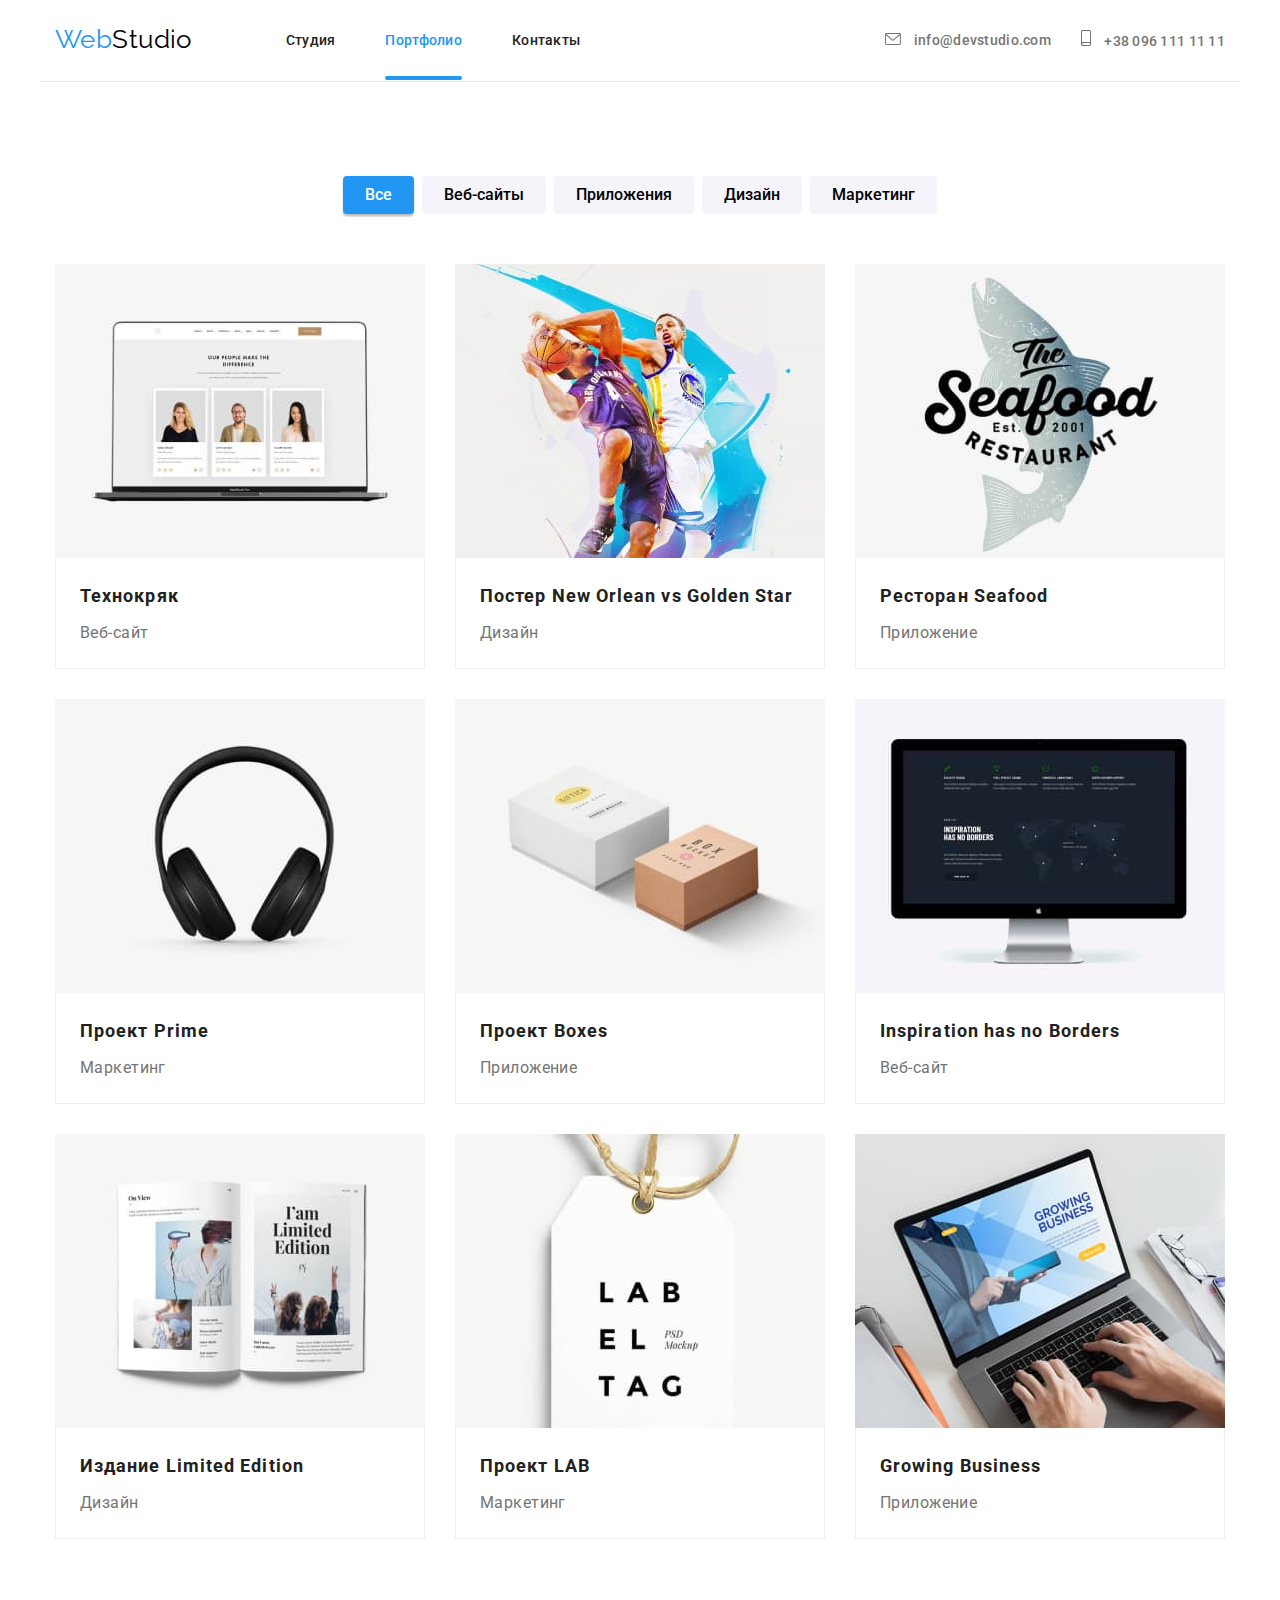
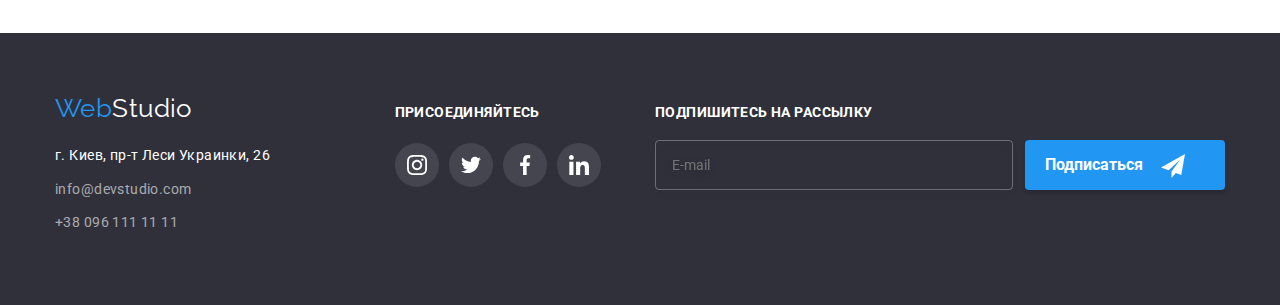
==== commit 4712f27a: "add images" ====
--- a/portfolio.html
+++ b/portfolio.html
@@ -29,11 +29,11 @@
           </a>
           <ul class="menu">
             <li class="menu__item menu__item--margin">
-              <a class="menu__link menu__link--current" href="./index.html">Студия</a>
+              <a class="menu__link" href="./index.html">Студия</a>
             </li>
 
             <li class="menu__item menu__item--margin">
-              <a class="menu__link" href="./portfolio.html">Портфолио</a>
+              <a class="menu__link menu__link--current" href="./portfolio.html">Портфолио</a>
             </li>
 
             <li class="menu__item menu__item--margin">
@@ -73,11 +73,11 @@
     <div class="mobile-menu-wrap" data-menu>
       <ul class="mobile-menu">
         <li class="mobile-menu__item">
-          <a class="mobile-menu__link current" href="./index.html">Студия</a>
+          <a class="mobile-menu__link" href="./index.html">Студия</a>
         </li>
 
         <li class="mobile-menu__item">
-          <a class="mobile-menu__link" href="./portfolio.html">Портфолио</a>
+          <a class="mobile-menu__link current" href="./portfolio.html">Портфолио</a>
         </li>
 
         <li class="mobile-menu__item">
@@ -145,7 +145,21 @@
                       для цифрового шпионажа и атак на защищённые сервера конкурентов.
                     </p>
                   </div>
-                  <img src="./images/portfolio/img-1.jpg" width="370" alt="Веб-сайт" />
+                  <picture>
+                    <source
+                      srcset="./images/desktop/port1-desktop.jpg 1x, ./images/desktop/port1@2x-desktop.jpg 2x"
+                      media="(min-width: 1200px)"
+                    />
+                    <source
+                      srcset="./images/tablet/port1-tablet.jpg 1x, ./images/tablet/port1@2x-tablet.jpg 2x"
+                      media="(min-wdth: 768px)"
+                    />
+                    <source
+                      srcset="./images/mobile/port1-mobile.jpg 1x, ./images/mobile/port1@2x-mobile.jpg 2x"
+                      media="(max-wdth: 767px)"
+                    />
+                    <img src="./images/desktop/port1-desktop.jpg" width="450" alt="Веб-сайт" />
+                  </picture>
                 </div>
                 <div class="card-div">
                   <h2 class="card-div__name">Технокряк</h2>
@@ -163,7 +177,21 @@
                       для цифрового шпионажа и атак на защищённые сервера конкурентов.
                     </p>
                   </div>
-                  <img src="./images/portfolio/img-2.jpg" width="370" alt="Дизайн" />
+                  <picture>
+                    <source
+                      srcset="./images/desktop/port2-desktop.jpg 1x, ./images/desktop/port2@2x-desktop.jpg 2x"
+                      media="(min-width: 1200px)"
+                    />
+                    <source
+                      srcset="./images/tablet/port2-tablet.jpg 1x, ./images/tablet/port2@2x-tablet.jpg 2x"
+                      media="(min-wdth: 768px)"
+                    />
+                    <source
+                      srcset="./images/mobile/port2-mobile.jpg 1x, ./images/mobile/port2@2x-mobile.jpg 2x"
+                      media="(max-wdth: 767px)"
+                    />
+                    <img src="./images/desktop/port2-desktop.jpg" width="450" alt="Дизайн" />
+                  </picture>
                 </div>
                 <div class="card-div">
                   <h2 class="card-div__name">Постер New Orlean vs Golden Star</h2>
@@ -181,7 +209,21 @@
                       для цифрового шпионажа и атак на защищённые сервера конкурентов.
                     </p>
                   </div>
-                  <img src="./images/portfolio/img-3.jpg" width="370" alt="Приложение" />
+                  <picture>
+                    <source
+                      srcset="./images/desktop/port3-desktop.jpg 1x, ./images/desktop/port3@2x-desktop.jpg 2x"
+                      media="(min-width: 1200px)"
+                    />
+                    <source
+                      srcset="./images/tablet/port3-tablet.jpg 1x, ./images/tablet/port3@2x-tablet.jpg 2x"
+                      media="(min-wdth: 768px)"
+                    />
+                    <source
+                      srcset="./images/mobile/port3-mobile.jpg 1x, ./images/mobile/port3@2x-mobile.jpg 2x"
+                      media="(max-wdth: 767px)"
+                    />
+                    <img src="./images/desktop/port3-desktop.jpg" width="450" alt="Приложение" />
+                  </picture>
                 </div>
                 <div class="card-div">
                   <h2 class="card-div__name">Ресторан Seafood</h2>
@@ -199,7 +241,21 @@
                       для цифрового шпионажа и атак на защищённые сервера конкурентов.
                     </p>
                   </div>
-                  <img src="./images/portfolio/img-4.jpg" width="370" alt="Маркетинг" />
+                  <picture>
+                    <source
+                      srcset="./images/desktop/port4-desktop.jpg 1x, ./images/desktop/port4@2x-desktop.jpg 2x"
+                      media="(min-width: 1200px)"
+                    />
+                    <source
+                      srcset="./images/tablet/port4-tablet.jpg 1x, ./images/tablet/port4@2x-tablet.jpg 2x"
+                      media="(min-wdth: 768px)"
+                    />
+                    <source
+                      srcset="./images/mobile/port4-mobile.jpg 1x, ./images/mobile/port4@2x-mobile.jpg 2x"
+                      media="(max-wdth: 767px)"
+                    />
+                    <img src="./images/desktop/port4-desktop.jpg" width="450" alt="Маркетинг" />
+                  </picture>
                 </div>
                 <div class="card-div">
                   <h2 class="card-div__name">Проект Prime</h2>
@@ -217,7 +273,21 @@
                       для цифрового шпионажа и атак на защищённые сервера конкурентов.
                     </p>
                   </div>
-                  <img src="./images/portfolio/img-5.jpg" width="370" alt="Приложение Boxes" />
+                  <picture>
+                    <source
+                      srcset="./images/desktop/port5-desktop.jpg 1x, ./images/desktop/port5@2x-desktop.jpg 2x"
+                      media="(min-width: 1200px)"
+                    />
+                    <source
+                      srcset="./images/tablet/port5-tablet.jpg 1x, ./images/tablet/port5@2x-tablet.jpg 2x"
+                      media="(min-wdth: 768px)"
+                    />
+                    <source
+                      srcset="./images/mobile/port5-mobile.jpg 1x, ./images/mobile/port5@2x-mobile.jpg 2x"
+                      media="(max-wdth: 767px)"
+                    />
+                    <img src="./images/desktop/port5-desktop.jpg" width="450" alt="Приложение Boxes" />
+                  </picture>
                 </div>
                 <div class="card-div">
                   <h2 class="card-div__name">Проект Boxes</h2>
@@ -235,7 +305,21 @@
                       для цифрового шпионажа и атак на защищённые сервера конкурентов.
                     </p>
                   </div>
-                  <img src="./images/portfolio/img-6.jpg" width="370" alt="Веб-сайт" />
+                  <picture>
+                    <source
+                      srcset="./images/desktop/port6-desktop.jpg 1x, ./images/desktop/port6@2x-desktop.jpg 2x"
+                      media="(min-width: 1200px)"
+                    />
+                    <source
+                      srcset="./images/tablet/port6-tablet.jpg 1x, ./images/tablet/port6@2x-tablet.jpg 2x"
+                      media="(min-wdth: 768px)"
+                    />
+                    <source
+                      srcset="./images/mobile/port6-mobile.jpg 1x, ./images/mobile/port6@2x-mobile.jpg 2x"
+                      media="(max-wdth: 767px)"
+                    />
+                    <img src="./images/desktop/port6-desktop.jpg" width="450" alt="Веб-сайт" />
+                  </picture>
                 </div>
                 <div class="card-div">
                   <h2 class="card-div__name">Inspiration has no Borders</h2>
@@ -253,7 +337,21 @@
                       для цифрового шпионажа и атак на защищённые сервера конкурентов.
                     </p>
                   </div>
-                  <img src="./images/portfolio/img-7.jpg" width="370" alt="Дизайн" />
+                  <picture>
+                    <source
+                      srcset="./images/desktop/port7-desktop.jpg 1x, ./images/desktop/port7@2x-desktop.jpg 2x"
+                      media="(min-width: 1200px)"
+                    />
+                    <source
+                      srcset="./images/tablet/port7-tablet.jpg 1x, ./images/tablet/port7@2x-tablet.jpg 2x"
+                      media="(min-wdth: 768px)"
+                    />
+                    <source
+                      srcset="./images/mobile/port7-mobile.jpg 1x, ./images/mobile/port7@2x-mobile.jpg 2x"
+                      media="(max-wdth: 767px)"
+                    />
+                    <img src="./images/desktop/port7-desktop.jpg" width="450" alt="Дизайн" />
+                  </picture>
                 </div>
                 <div class="card-div">
                   <h2 class="card-div__name">Издание Limited Edition</h2>
@@ -271,7 +369,21 @@
                       для цифрового шпионажа и атак на защищённые сервера конкурентов.
                     </p>
                   </div>
-                  <img src="./images/portfolio/img-8.jpg" width="370" alt="Маркетинг" />
+                  <picture>
+                    <source
+                      srcset="./images/desktop/port8-desktop.jpg 1x, ./images/desktop/port8@2x-desktop.jpg 2x"
+                      media="(min-width: 1200px)"
+                    />
+                    <source
+                      srcset="./images/tablet/port8-tablet.jpg 1x, ./images/tablet/port8@2x-tablet.jpg 2x"
+                      media="(min-wdth: 768px)"
+                    />
+                    <source
+                      srcset="./images/mobile/port8-mobile.jpg 1x, ./images/mobile/port8@2x-mobile.jpg 2x"
+                      media="(max-wdth: 767px)"
+                    />
+                    <img src="./images/desktop/port8-desktop.jpg" width="450" alt="Маркетинг" />
+                  </picture>
                 </div>
                 <div class="card-div">
                   <h2 class="card-div__name">Проект LAB</h2>
@@ -289,7 +401,21 @@
                       для цифрового шпионажа и атак на защищённые сервера конкурентов.
                     </p>
                   </div>
-                  <img src="./images/portfolio/img-9.jpg" width="370" alt="Приложение Business" />
+                  <picture>
+                    <source
+                      srcset="./images/desktop/port9-desktop.jpg 1x, ./images/desktop/port9@2x-desktop.jpg 2x"
+                      media="(min-width: 1200px)"
+                    />
+                    <source
+                      srcset="./images/tablet/port9-tablet.jpg 1x, ./images/tablet/port9@2x-tablet.jpg 2x"
+                      media="(min-wdth: 768px)"
+                    />
+                    <source
+                      srcset="./images/mobile/port9-mobile.jpg 1x, ./images/mobile/port9@2x-mobile.jpg 2x"
+                      media="(max-wdth: 767px)"
+                    />
+                    <img src="./images/desktop/port9-desktop.jpg" width="450" alt="Приложение Business" />
+                  </picture>
                 </div>
                 <div class="card-div">
                   <h2 class="card-div__name">Growing Business</h2>
--- a/css/styles.min.css
+++ b/css/styles.min.css
@@ -1,2 +1,2 @@
-:root{--main-text-color: #757575;--accent-color: #2196f3;--title-color: #212121;--bg-color: #ffffff;--dark-bg-color: #2f303a;--grid-item: 1}html{box-sizing:border-box}*,*::before,*::after{box-sizing:inherit}body{font-family:'Roboto', sans-serif;font-style:normal;letter-spacing:.03em;font-weight:400;font-size:14px;background-color:var(--bg-color);color:var(--main-text-color)}ul{list-style:none;margin:0;padding:0}a{text-decoration:none}h1,h2,h3,p{margin:0;padding:0}img{display:block;width:100%;height:auto}.visually-hidden{position:absolute !important;clip:rect(1px 1px 1px 1px);clip:rect(1px, 1px, 1px, 1px);padding:0 !important;border:0 !important;height:1px !important;width:1px !important;overflow:hidden}.container{width:100%;padding-left:15px;padding-right:15px;margin-left:auto;margin-right:auto}@media screen and (min-width: 480px){.container{max-width:480px}}@media screen and (min-width: 768px){.container{max-width:768px}}@media screen and (min-width: 1200px){.container{max-width:1200px}}.logo{display:inline-block;margin-right:94px;padding-top:24px;padding-bottom:26px}.logo__span--accent{font-family:Raleway;font-size:26px;line-height:1.19;color:var(--accent-color)}@media screen and (max-width: 767.98px){.logo__span--accent{font-size:24px;line-height:1.16}}.logo__span--black{padding-top:24px;padding-bottom:26px;font-family:Raleway;font-size:26px;line-height:1.19;color:#000}.logo__span--white{font-family:Raleway;font-size:26px;line-height:1.19;color:#ffffff}@media screen and (max-width: 767.98px){.logo__span--white{font-size:24px;line-height:1.16}}.logo--footer{display:inline-block;margin-bottom:20px}.menu{display:flex}@media screen and (max-width: 767.98px){.menu{display:none}}.menu__item--margin+.menu__item--margin{margin-left:50px}.menu__link{padding-top:32px;padding-bottom:32px;padding-left:0;font-weight:500;line-height:1.14;letter-spacing:0.02em;color:#212121;transition:color 250ms cubic-bezier(0.4, 0, 0.2, 1)}.menu__link--current{position:relative;color:var(--accent-color);transition:color 250ms cubic-bezier(0.4, 0, 0.2, 1)}.menu__link:hover,.menu__link:focus{color:var(--accent-color)}.menu__link--current::after{content:'';display:block;position:absolute;left:0;bottom:0;width:100%;height:4px;background:var(--accent-color);border-radius:2px}.section-title{margin-bottom:50px;font-weight:700;font-size:28px;line-height:1.17;text-align:center;color:var(--title-color)}@media screen and (min-width: 1200px){.section-title{font-size:36px;line-height:1.7}}.button-group{display:flex;justify-content:center;margin-bottom:50px}@media screen and (min-width: 320px) and (max-width: 767.98px){.button-group{justify-content:start;flex-wrap:wrap;margin-bottom:40px}}.button-group__button{justify-content:center;padding:6px 22px;height:38px;font-weight:500;font-size:16px;line-height:1.62;text-align:center;box-shadow:none;border:none;cursor:pointer;background-color:#f5f4fa;border-radius:4px;transition-property:background-color;transition-duration:250ms;transition-timing-function:cubic-bezier(0.4, 0, 0.2, 1)}@media screen and (min-width: 320px) and (max-width: 767.98px){.button-group__button{margin-bottom:15px}}.button-group__button:focus,.button-group__button:hover,.button-group__button.current,.button-group__button:active{outline:none;border:none;background-color:var(--accent-color);color:#ffffff;box-shadow:0px 3px 1px rgba(0,0,0,0.1),0px 1px 2px rgba(0,0,0,0.08),0px 2px 2px rgba(0,0,0,0.12);transition:background-color 250ms cubic-bezier(0.4, 0, 0.2, 1)}.button-group__item:not(:last-child){margin-right:8px}@media screen and (min-width: 320px) and (max-width: 767.98px){.button-group__item:not(:last-child){margin-right:8px}}.form-subscribe__button{display:flex;justify-content:space-between;align-items:center;padding:10px 20px;width:200px;height:50px;margin-left:12px;font-weight:700;font-size:16px;line-height:1.875;text-align:center;color:var(--bg-color);background:var(--accent-color);box-shadow:0px 4px 4px 0px rgba(0,0,0,0.15);border:none;border-radius:4px;cursor:pointer;transition:background-color 250ms cubic-bezier(0.4, 0, 0.2, 1),color 250ms cubic-bezier(0.4, 0, 0.2, 1),box-shadow 250ms cubic-bezier(0.4, 0, 0.2, 1)}@media screen and (max-width: 767.98px){.form-subscribe__button{margin-right:auto;margin-left:auto;margin-top:20px}}@media screen and (min-width: 767.98px) and (max-width: 1199.98px){.form-subscribe__button{margin-right:auto;margin-left:auto;margin-top:20px}}.social-list{display:inline-flex}.social-list__item+.social-list__item{margin-left:10px}.social-list__link{display:flex;align-items:center;justify-content:center;border-radius:50%;width:44px;height:44px;outline:none;background-color:#fff;transition-duration:250ms;transition-timing-function:cubic-bezier(0.4, 0, 0.2, 1)}.social-list__link:hover,.social-list__link:focus{fill:var(--bg-color);background-color:var(--accent-color)}.social-list__icon{width:20px;height:20px;fill:#afb1b8;transition-duration:250ms;transition-timing-function:cubic-bezier(0.4, 0, 0.2, 1)}.social-list__item:hover .social-list__icon,.social-list__item:focus .social-list__icon{fill:var(--bg-color);background-color:var(--accent-color)}.social-list__icon--footer{width:20px;height:20px;fill:var(--bg-color)}.social-list__link--footer{display:flex;align-items:center;justify-content:center;border-radius:50%;width:44px;height:44px;background-color:rgba(255,255,255,0.1);transition:background-color 250ms cubic-bezier(0.4, 0, 0.2, 1)}.social-list__link--footer:hover,.social-list__link--footer:focus{outline:none;background-color:var(--accent-color);transition:background-color 250ms cubic-bezier(0.4, 0, 0.2, 1)}.backdrop.is-hidden{visibility:hidden;opacity:0;pointer-events:none}.backdrop{position:fixed;z-index:120;top:0;left:0;width:100%;height:100%;background-color:rgba(0,0,0,0.5);opacity:1;visibility:visible;transition:opacity 250ms cubic-bezier(0.4, 0, 0.2, 1)}.is-hidden .modal{transform:translate(-50%, -50%) scale(0.3)}.modal{position:absolute;top:50%;left:50%;transform:translate(-50%, -50%) scale(1);width:100%;max-width:528px;min-height:581px;box-shadow:0px 1px 3px rgba(0,0,0,0.12),0px 1px 1px rgba(0,0,0,0.14),0px 2px 1px rgba(0,0,0,0.2);border-radius:4px;background-color:var(--bg-color);transition:transform 250ms cubic-bezier(0.4, 0, 0.2, 1)}.modal__close-button{position:absolute;top:8px;right:8px;padding:5px;cursor:pointer;width:30px;height:30px;border-radius:50%;border:1px solid rgba(0,0,0,0.1);background-color:#fff;outline:none}.modal__close-button:hover .modal__close-icon,.modal__close-button:focus .modal__close-icon{fill:var(--accent-color);transition:fill 250ms cubic-bezier(0.4, 0, 0.2, 1)}.form{width:100%;padding:40px}.form__banner{display:flex;align-items:center;margin-bottom:12px;font-weight:700;font-size:20px;line-height:1.15;text-align:center;color:var(--title-color)}.form__field{position:relative;display:flex;flex-direction:column;margin-bottom:10px}.form__label{margin-bottom:4px;font-size:12px;line-height:1.167;letter-spacing:0.01em}.form__input{padding:0;padding-left:30px;width:100%;height:40px;border:1px solid rgba(33,33,33,0.2);border-radius:4px;cursor:pointer;outline:none;transition:border 250ms cubic-bezier(0.4, 0, 0.2, 1)}.form__input:hover,.form__input:focus{border:1px solid var(--accent-color);outline-color:var(--accent-color)}.form__icon{position:absolute;left:12px;top:68%;transform:translateY(-50%);width:18px;height:18px;cursor:pointer;fill:var(--title-color);transition:fill 250ms cubic-bezier(0.4, 0, 0.2, 1)}.form__input:hover+.form__icon,.form__input:focus+.form__icon{fill:var(--accent-color)}.form__textarea{display:flex;flex-direction:column}.form__textarea-field{padding-top:12px;padding-right:16px;padding-bottom:12px;padding-left:16px;height:120px;border:1px solid rgba(33,33,33,0.2);border-radius:4px;cursor:pointer;outline:none;resize:none;transition:border 250ms cubic-bezier(0.4, 0, 0.2, 1)}.form__textarea-field:hover,.form__textarea-field:focus{border-color:var(--accent-color)}.form__textarea-field::placeholder{font-size:12px;line-height:1.167;letter-spacing:0.01em;color:rgba(117,117,117,0.5)}.form__comment{font-size:12px;line-height:1.167;letter-spacing:0.01em}.form__policy{display:flex;align-items:center;margin-top:20px;margin-bottom:30px}.form__policy-label{margin-left:27px;line-height:1.71}.form__policy-input{position:absolute;clip:rect(0 0 0 0);padding:0;border:0;height:1px;width:1px;overflow:hidden}.form__policy-icon{position:absolute;top:76%;left:50px;width:16px;height:16px;background-color:inherit;border:1px solid #000;border-radius:4px}.form__policy-input:checked+.form__policy-icon{background-image:url(../images/check.svg);background-size:contain;border:var(--accent-color);background-color:var(--accent-color)}.form__checkbox-link{line-height:1.71;text-decoration-line:underline;color:var(--accent-color)}.form__button-submit{display:flex;align-items:center;justify-content:center;width:200px;height:50px;margin-right:auto;margin-left:auto;font-weight:700;font-size:16px;line-height:1.87;text-align:center;letter-spacing:0.06em;color:var(--bg-color);background:var(--accent-color);box-shadow:0px 4px 4px rgba(0,0,0,0.15);border-radius:4px;border:none;cursor:pointer}.mobile-menu-wrap{position:fixed;display:flex;flex-direction:column;justify-content:space-between;padding-top:50px;padding-right:40px;padding-bottom:50px;padding-left:40px;top:0;left:-100%;width:100%;height:100vh;z-index:100;background-color:#fff;transition:left 250ms}.mobile-menu-wrap.is-open{left:0}.mobile-menu{display:flex;flex-direction:column}@media screen and (min-width: 380px){.mobile-menu-wrap{padding:50px 40px}}@media screen and (min-width: 768px){.mobile-menu-wrap{display:none}}.mobile-menu__item{margin-bottom:35px}.mobile-menu__link{font-weight:500;font-size:40px;line-height:1.175;letter-spacing:0.02em;color:#212121}.mobile-menu__link:hover,.mobile-menu__link:focus{color:var(--accent-color)}.mobile-contacts{display:flex;flex-direction:column}.mobile-contacts__item:not(:last-child){margin-bottom:32px}.mobile-contacts__link{font-weight:500;font-size:24px;line-height:1.167;letter-spacing:0.02em;color:var(--main-text-color)}.mobile-contacts__link:hover,.mobile-contacts__link:focus{color:var(--accent-color)}.mobile-contacts__link--blue{font-size:34px;line-height:1.176;letter-spacing:0.02em;color:var(--accent-color)}.mobile-socials{display:inline-flex;align-items:center}.mobile-socials__item:not(:last-child)::after{content:'';width:22px;border:1px solid rgba(33,33,33,0.2);transform:rotate(90deg);margin-right:10px;margin-left:10px}.mobile-socials__link{font-weight:500;font-size:18px;line-height:1.22;letter-spacing:0.02em;color:var(--accent-color)}.mob-menu-btn{position:relative;z-index:110;padding:0;width:40px;height:40px;background-color:transparent;border:none;fill:#212121}.mob-menu-btn:hover,.mob-menu-btn:focus{fill:var(--accent-color);transition:fill 250ms cubic-bezier(0.4, 0, 0.2, 1)}@media screen and (min-width: 768px){.mob-menu-btn{display:none}}.mob-menu-svg{width:40px;height:40px}.mob-menu-close{display:none}.is-open .mob-menu-close{display:block}.is-open .mob-menu-icon{display:none}.current{color:var(--accent-color)}.header{background-color:var(--bg-color);border-bottom:1px solid #ececec;margin-right:auto;margin-left:auto}@media screen and (min-width: 480px){.header{width:480px}}@media screen and (min-width: 768px){.header{width:768px}}@media screen and (min-width: 1200px){.header{width:1200px}}.header-container{display:flex;align-items:center;justify-content:space-between}.header-contacts{display:flex;flex-direction:column}@media screen and (max-width: 767.98px){.header-contacts{display:none}}@media screen and (min-width: 1200px){.header-contacts{display:flex;flex-direction:row;align-items:center;margin-left:auto}}@media screen and (min-width: 768px) and (max-width: 1199.98px){.header-contacts__item:not(:last-child){margin-bottom:10px}}.header-contacts__link{line-height:1.14;letter-spacing:0.02em;font-weight:500;font-size:12px;line-height:1.17;color:var(--main-text-color);transition:color 250ms cubic-bezier(0.4, 0, 0.2, 1)}.header-contacts__link:hover,.header-contacts__link:focus{color:var(--accent-color)}@media screen and (min-width: 1199.98px){.header-contacts__link{padding-top:32px;padding-bottom:32px;line-height:1.14;letter-spacing:0.02em;font-weight:500;font-size:14px;color:var(--main-text-color);transition:color 250ms cubic-bezier(0.4, 0, 0.2, 1)}.header-contacts__link--margin{margin-left:30px}.header-contacts__link:hover,.header-contacts__link:focus{color:var(--accent-color)}}.header-contacts__icon{margin-right:10px;fill:currentColor}.navigation{display:flex;align-items:center;justify-content:center}.section{padding-top:94px;padding-bottom:94px}.slogan{display:block;max-width:1600px;margin-left:auto;margin-right:auto;text-align:center;padding-top:118px;padding-bottom:118px;filter:drop-shadow(0px 4px 4px rgba(0,0,0,0.25));background-color:var(--dark-bg-color);background-image:linear-gradient(to right, rgba(47,48,58,0.4), rgba(47,48,58,0.4)),url(../images/hero.jpg);background-repeat:no-repeat;background-position:center;background-size:cover}@media screen and (min-width: 1200px){.slogan{padding-top:200px;padding-bottom:200px;height:600px}}.slogan__title{width:100%;margin-left:auto;margin-right:auto;margin-bottom:30px;font-weight:900;font-size:26px;line-height:1.61;text-align:center;letter-spacing:0.06em;text-transform:uppercase;color:#ffffff}@media screen and (min-width: 768px){.slogan__title{width:360px}}@media screen and (min-width: 1200px){.slogan__title{width:696px;font-size:44px;line-height:1.36}}.slogan__button{display:inline-block;border-radius:4px;min-width:200px;padding:10px 32px;font-family:inherit;border:none;cursor:pointer;font-weight:700;font-size:16px;line-height:1.87;letter-spacing:0.06em;color:var(--bg-color);background-color:var(--accent-color);box-shadow:0px 4px 4px rgba(0,0,0,0.15)}.slogan__button:focus,.slogan__button:hover{background-color:#1a86df;box-shadow:0px 8px 8px rgba(0,0,0,0.15)}.slogan__button:focus:active,.slogan__button:hover:active{top:2em;left:2em;background-color:#197ed1;box-shadow:0px 4px 4 px rgba(0,0,0,0.15) inset}@media screen and (min-width: 768px){.privilege-list{display:flex;flex-wrap:wrap;margin-left:-30px}}@media screen and (min-width: 1200px){.privilege-list{display:flex;flex-wrap:wrap;margin-left:-30px}}.privilege-list__item{flex-basis:100%;display:inline-block;justify-content:center;align-items:center;max-width:450px;height:226px;margin-bottom:30px;border-radius:4px;background-repeat:no-repeat;background-position:center}@media screen and (min-width: 768px){.privilege-list__item{flex-basis:calc((100% - 30px * 2) / 2);margin-left:30px;max-width:354px;height:251px}}@media screen and (min-width: 1200px){.privilege-list__item{flex-basis:calc((100% - 30px * 4) / 4);margin-left:30px;max-width:270px;height:251px}}.privilege-list__icons{display:flex;justify-content:center;align-items:center;height:120px;margin-bottom:30px;border-radius:4px;background-color:#f5f4fa}.privilege-list__subtitle{margin-bottom:10px;text-align:center;font-weight:700;font-size:14px;line-height:1.14;text-transform:uppercase;color:var(--title-color)}.privilege-list__text{line-height:1.71}.working{display:none}@media screen and (min-width: 1200px){.working{display:block}}.working__list{display:flex;flex-wrap:wrap;margin-left:-30px}.working__item{margin-left:30px;flex-basis:calc((100% - 30px * 3) / 3)}.working-overlay{position:relative}.working-overlay__box{position:absolute;top:224px;display:inline-flex;justify-content:center;align-items:center;width:370px;height:70px;background-color:rgba(47,48,58,0.8)}.working-overlay__text{font-weight:700;line-height:1.14;text-align:center;text-transform:uppercase;color:var(--bg-color)}.team-section{background-color:#f5f4fa;text-align:center;margin-bottom:50px}.team-section__list{display:flex;flex-wrap:wrap;justify-content:center;margin-left:-30px;margin-top:-30px}@media screen and (min-width: 768px){.team-section__list{margin-left:-30px}}.team-section__item{overflow:hidden;margin-left:30px;margin-top:30px;flex-basis:calc((100% - 30px * 1) / 1);max-width:450px;background-color:grey;box-shadow:0px 1px 3px rgba(0,0,0,0.12),0px 1px 1px rgba(0,0,0,0.14),0px 2px 1px rgba(0,0,0,0.2);border-radius:0px 0px 4px 4px}@media screen and (min-width: 768px){.team-section__item{flex-basis:calc((100% - 30px * 2) / 2)}}@media screen and (min-width: 1200px){.team-section__item{flex-basis:calc((100% - 30px * 4) / 4)}}@media screen and (min-width: 768px) and (max-width: 1200px){.team-section__list{justify-content:center}}.team-description{padding:30px 15px;background-color:var(--bg-color)}.team-description__name{margin-bottom:10px;cursor:pointer;font-weight:500;font-size:16px;line-height:1.18;color:var(--title-color)}.team-description__position{margin-bottom:16px;font-size:16px;line-height:1.18;color:var(--main-text-color)}.clients-list{display:flex;flex-wrap:wrap;margin-left:-30px;margin-top:-30px}.clients-list__item{display:flex;flex-basis:calc((100% - 2 * 30px) / 2);margin-left:30px;margin-top:30px}@media screen and (min-width: 768px){.clients-list__item{flex-basis:calc((100% - 3 * 30px) / 3)}}@media screen and (min-width: 1200px){.clients-list__item{flex-basis:calc((100% - 6 * 30px) / 6)}}.clients-list__link{display:flex;justify-content:center;align-items:center;width:100%;min-height:92px;border:1px solid #afb1b8;border-radius:4px;fill:#afb1b8}.clients-list__link:hover .clients-list__icon,.clients-list__link:focus .clients-list__icon{fill:var(--accent-color);transition:fill 250ms cubic-bezier(0.4, 0, 0.2, 1)}.clients-list__link:hover,.clients-list__link:focus{border:1px solid var(--accent-color)}.portfolio-cards{display:flex;flex-wrap:wrap;margin-left:-30px;margin-top:-30px}.portfolio-cards__item{margin-left:30px;margin-top:30px}@media screen and (min-width: 320px) and (max-width: 767.98px){.portfolio-cards__item{flex-basis:calc((100% - 30px * var(--grid-item)) / var(--grid-item))}}@media screen and (min-width: 767.98px) and (max-width: 1199.98px){.portfolio-cards__item{--grid-item: 2;max-width:354px}}@media screen and (min-width: 1200px){.portfolio-cards__item{--grid-item: 3}}.portfolio-cards__item:hover,.portfolio-cards__item:focus{box-shadow:0px 4px 4px 0px rgba(0,0,0,0.25)}.card__thumb{position:relative;overflow:hidden;outline:none}.project-overlay{display:flex;position:absolute;top:0px;left:0px;width:100%;height:100%;border-radius:4px;background-color:rgba(33,150,243,0.9);transform:translateY(101%);transition:background-color 250ms cubic-bezier(0.4, 0, 0.2, 1),transform 250ms cubic-bezier(0.4, 0, 0.2, 1)}.portfolio-cards__link:hover .project-overlay,.portfolio-cards__link:focus .project-overlay{transform:translateY(0%);background-color:rgba(33,150,243,0.9)}.project-overlay__text{padding:63px 24px;font-size:18px;line-height:1.56;color:#ffffff}@media screen and (min-width: 320px) and (max-width: 767.98px){.project-overlay__text{padding:77px 24px}}@media screen and (min-width: 768px) and (max-width: 1199.98px){.project-overlay__text{padding:49px 24px}}.card-div{padding:20px 24px;border:1px solid #eeeeee;border-top:none}@media screen and (min-width: 768px) and (max-width: 1199.98px){.card-div{padding:20px 24px 56px 24px}}.card-div__name{font-size:18px;line-height:2;letter-spacing:0.06em;color:var(--title-color);margin-bottom:4px}@media screen and (min-width: 768px) and (max-width: 1199.98px){.card-div__name{font-size:17px}}.card-div__text{font-size:16px;line-height:1.87;color:var(--main-text-color)}.footer{padding-top:60px;padding-bottom:60px;background-color:var(--dark-bg-color)}@media screen and (min-width: 320px) and (max-width: 767.98px){.main-footer{display:flex;flex-direction:column;align-items:center;justify-content:space-between;margin-right:auto;margin-left:auto}}@media screen and (min-width: 768px) and (max-width: 1199.98px){.main-footer{display:flex;flex-wrap:wrap;justify-content:space-around}}@media screen and (min-width: 1200px){.main-footer{display:flex;align-items:baseline;justify-content:space-between}}@media screen and (min-width: 320px) and (max-width: 767.98px){.wrapper-address{margin-bottom:60px;text-align:center}}@media screen and (min-width: 768px) and (max-width: 1199.98px){.wrapper-address{margin-bottom:60px;text-align:center}}.wrapper-address__contacts{display:inline-block;font-style:normal;line-height:1.71;color:rgba(255,255,255,0.6);margin-bottom:10px}@media screen and (min-width: 320px) and (max-width: 767.98px){.wrapper-address__contacts{display:inline-block;font-style:normal;line-height:1.71;color:rgba(255,255,255,0.6);margin-bottom:8px}.wrapper-address__contacts--white{color:#ffffff}}.wrapper-address__contacts--white{color:#ffffff}@media screen and (min-width: 320px) and (max-width: 767.98px){.wrapper-join{display:flex;flex-direction:column;align-items:center;margin-right:auto;margin-left:auto;margin-bottom:60px}}@media screen and (min-width: 768px) and (max-width: 1199.98px){.wrapper-join{text-align:center}}@media screen and (min-width: 1200px){.wrapper-join{margin-left:70px}}.wrapper-join__title{margin-bottom:20px;font-size:14px;font-weight:700;line-height:1.42;text-transform:uppercase;color:var(--bg-color)}.wrapper-subscribe{margin:0}@media screen and (min-width: 768px) and (max-width: 1199.98px){.wrapper-subscribe{margin-right:auto;margin-left:auto}}.form-subscribe{position:relative}.form-subscribe__text{margin-bottom:20px;font-weight:700;line-height:16px;text-transform:uppercase;color:var(--bg-color)}@media screen and (min-width: 320px) and (max-width: 767.98px){.form-subscribe__text{text-align:center}}@media screen and (min-width: 768px) and (max-width: 1199.98px){.form-subscribe__text{text-align:center}}.form-div{display:flex}@media screen and (min-width: 320px) and (max-width: 767.98px){.form-div{display:block}}@media screen and (min-width: 767.98px) and (max-width: 1199.98px){.form-div{display:block}}.form-subscribe__input{width:358px;height:50px;padding-left:16px;border:1px solid rgba(255,255,255,0.3);box-sizing:border-box;filter:drop-shadow(0px 4px 4px rgba(0,0,0,0.15));border-radius:4px;background:transparent;color:rgba(255,255,255,0.6)}@media screen and (min-width: 320px) and (max-width: 1199.98px){.form-subscribe__input{max-width:450px;position:relative}}.form-subscribe__icon{position:absolute;bottom:0;right:110px;transform:translateY(-50%);width:24px;height:24px;margin-left:10px;fill:var(--bg-color)}@media screen and (min-width: 767.98px) and (max-width: 1199.98px){.form-subscribe__icon{right:100px}}@media screen and (min-width: 1200px){.form-subscribe__icon{right:40px}}
+:root{--main-text-color: #757575;--accent-color: #2196f3;--title-color: #212121;--bg-color: #ffffff;--dark-bg-color: #2f303a;--grid-item: 1}html{box-sizing:border-box}*,*::before,*::after{box-sizing:inherit}body{font-family:'Roboto', sans-serif;font-style:normal;letter-spacing:.03em;font-weight:400;font-size:14px;background-color:var(--bg-color);color:var(--main-text-color)}ul{list-style:none;margin:0;padding:0}a{text-decoration:none}h1,h2,h3,p{margin:0;padding:0}img{display:block;width:100%;height:auto}.visually-hidden{position:absolute !important;clip:rect(1px 1px 1px 1px);clip:rect(1px, 1px, 1px, 1px);padding:0 !important;border:0 !important;height:1px !important;width:1px !important;overflow:hidden}.container{width:100%;padding-left:15px;padding-right:15px;margin-left:auto;margin-right:auto}@media screen and (min-width: 480px){.container{max-width:480px}}@media screen and (min-width: 768px){.container{max-width:768px}}@media screen and (min-width: 1200px){.container{max-width:1200px}}.logo{display:inline-block;margin-right:94px;padding-top:24px;padding-bottom:26px}.logo__span--accent{font-family:Raleway;font-size:26px;line-height:1.19;color:var(--accent-color)}@media screen and (max-width: 767.98px){.logo__span--accent{font-size:24px;line-height:1.16}}.logo__span--black{padding-top:24px;padding-bottom:26px;font-family:Raleway;font-size:26px;line-height:1.19;color:#000}.logo__span--white{font-family:Raleway;font-size:26px;line-height:1.19;color:#ffffff}@media screen and (max-width: 767.98px){.logo__span--white{font-size:24px;line-height:1.16}}.logo--footer{display:inline-block;margin-bottom:20px}.menu{display:flex}@media screen and (max-width: 767.98px){.menu{display:none}}.menu__item--margin+.menu__item--margin{margin-left:50px}.menu__link{padding-top:32px;padding-bottom:32px;padding-left:0;font-weight:500;line-height:1.14;letter-spacing:0.02em;color:#212121;transition:color 250ms cubic-bezier(0.4, 0, 0.2, 1)}.menu__link--current{position:relative;color:var(--accent-color);transition:color 250ms cubic-bezier(0.4, 0, 0.2, 1)}.menu__link:hover,.menu__link:focus{color:var(--accent-color)}.menu__link--current::after{content:'';display:block;position:absolute;left:0;bottom:0;width:100%;height:4px;background:var(--accent-color);border-radius:2px}.section-title{margin-bottom:50px;font-weight:700;font-size:28px;line-height:1.17;text-align:center;color:var(--title-color)}@media screen and (min-width: 1200px){.section-title{font-size:36px;line-height:1.7}}.button-group{display:flex;justify-content:center;margin-bottom:50px}@media screen and (min-width: 320px) and (max-width: 767.98px){.button-group{justify-content:start;flex-wrap:wrap;margin-bottom:40px}}.button-group__button{justify-content:center;padding:6px 22px;height:38px;font-weight:500;font-size:16px;line-height:1.62;text-align:center;box-shadow:none;border:none;cursor:pointer;background-color:#f5f4fa;border-radius:4px;transition-property:background-color;transition-duration:250ms;transition-timing-function:cubic-bezier(0.4, 0, 0.2, 1)}@media screen and (min-width: 320px) and (max-width: 767.98px){.button-group__button{margin-bottom:15px}}.button-group__button:focus,.button-group__button:hover,.button-group__button.current,.button-group__button:active{outline:none;border:none;background-color:var(--accent-color);color:#ffffff;box-shadow:0px 3px 1px rgba(0,0,0,0.1),0px 1px 2px rgba(0,0,0,0.08),0px 2px 2px rgba(0,0,0,0.12);transition:background-color 250ms cubic-bezier(0.4, 0, 0.2, 1)}.button-group__item:not(:last-child){margin-right:8px}@media screen and (min-width: 320px) and (max-width: 767.98px){.button-group__item:not(:last-child){margin-right:8px}}.form-subscribe__button{display:flex;justify-content:space-between;align-items:center;padding:10px 20px;width:200px;height:50px;margin-left:12px;font-weight:700;font-size:16px;line-height:1.875;text-align:center;color:var(--bg-color);background:var(--accent-color);box-shadow:0px 4px 4px 0px rgba(0,0,0,0.15);border:none;border-radius:4px;cursor:pointer;transition:background-color 250ms cubic-bezier(0.4, 0, 0.2, 1),color 250ms cubic-bezier(0.4, 0, 0.2, 1),box-shadow 250ms cubic-bezier(0.4, 0, 0.2, 1)}@media screen and (max-width: 767.98px){.form-subscribe__button{margin-right:auto;margin-left:auto;margin-top:20px}}@media screen and (min-width: 767.98px) and (max-width: 1199.98px){.form-subscribe__button{margin-right:auto;margin-left:auto;margin-top:20px}}.social-list{display:inline-flex}.social-list__item+.social-list__item{margin-left:10px}.social-list__link{display:flex;align-items:center;justify-content:center;border-radius:50%;width:44px;height:44px;outline:none;background-color:#fff;transition-duration:250ms;transition-timing-function:cubic-bezier(0.4, 0, 0.2, 1)}.social-list__link:hover,.social-list__link:focus{fill:var(--bg-color);background-color:var(--accent-color)}.social-list__icon{width:20px;height:20px;fill:#afb1b8;transition-duration:250ms;transition-timing-function:cubic-bezier(0.4, 0, 0.2, 1)}.social-list__item:hover .social-list__icon,.social-list__item:focus .social-list__icon{fill:var(--bg-color);background-color:var(--accent-color)}.social-list__icon--footer{width:20px;height:20px;fill:var(--bg-color)}.social-list__link--footer{display:flex;align-items:center;justify-content:center;border-radius:50%;width:44px;height:44px;background-color:rgba(255,255,255,0.1);transition:background-color 250ms cubic-bezier(0.4, 0, 0.2, 1)}.social-list__link--footer:hover,.social-list__link--footer:focus{outline:none;background-color:var(--accent-color);transition:background-color 250ms cubic-bezier(0.4, 0, 0.2, 1)}.backdrop.is-hidden{visibility:hidden;opacity:0;pointer-events:none}.backdrop{position:fixed;z-index:120;top:0;left:0;width:100%;height:100%;background-color:rgba(0,0,0,0.5);opacity:1;visibility:visible;transition:opacity 250ms cubic-bezier(0.4, 0, 0.2, 1)}.is-hidden .modal{transform:translate(-50%, -50%) scale(0.3)}.modal{position:absolute;top:50%;left:50%;transform:translate(-50%, -50%) scale(1);width:100%;box-shadow:0px 1px 3px rgba(0,0,0,0.12),0px 1px 1px rgba(0,0,0,0.14),0px 2px 1px rgba(0,0,0,0.2);border-radius:4px;background-color:var(--bg-color);transition:transform 250ms cubic-bezier(0.4, 0, 0.2, 1)}@media screen and (min-width: 479.98px){.modal{width:450px}}@media screen and (min-width: 1199.98px){.modal{min-width:530px;min-height:580px}}.modal__close-button{position:absolute;top:8px;right:8px;padding:5px;cursor:pointer;width:30px;height:30px;border-radius:50%;border:1px solid rgba(0,0,0,0.1);background-color:#fff;outline:none}.modal__close-button:hover .modal__close-icon,.modal__close-button:focus .modal__close-icon{fill:var(--accent-color);transition:fill 250ms cubic-bezier(0.4, 0, 0.2, 1)}.form{width:100%;padding:40px}.form__banner{display:flex;align-items:center;margin-bottom:12px;font-weight:700;font-size:20px;line-height:1.15;text-align:center;color:var(--title-color)}.form__field{position:relative;display:flex;flex-direction:column;margin-bottom:10px}.form__label{margin-bottom:4px;font-size:12px;line-height:1.167;letter-spacing:0.01em}.form__input{padding:0;padding-left:30px;width:100%;height:40px;border:1px solid rgba(33,33,33,0.2);border-radius:4px;cursor:pointer;outline:none;transition:border 250ms cubic-bezier(0.4, 0, 0.2, 1)}.form__input:hover,.form__input:focus{border:1px solid var(--accent-color);outline-color:var(--accent-color)}.form__icon{position:absolute;left:12px;top:68%;transform:translateY(-50%);width:18px;height:18px;cursor:pointer;fill:var(--title-color);transition:fill 250ms cubic-bezier(0.4, 0, 0.2, 1)}.form__input:hover+.form__icon,.form__input:focus+.form__icon{fill:var(--accent-color)}.form__textarea{display:flex;flex-direction:column}.form__textarea-field{padding-top:12px;padding-right:16px;padding-bottom:12px;padding-left:16px;height:120px;border:1px solid rgba(33,33,33,0.2);border-radius:4px;cursor:pointer;outline:none;resize:none;transition:border 250ms cubic-bezier(0.4, 0, 0.2, 1)}.form__textarea-field:hover,.form__textarea-field:focus{border-color:var(--accent-color)}.form__textarea-field::placeholder{font-size:12px;line-height:1.167;letter-spacing:0.01em;color:rgba(117,117,117,0.5)}.form__comment{font-size:12px;line-height:1.167;letter-spacing:0.01em}.form__policy{display:flex;align-items:center;margin-top:20px;margin-bottom:30px}.form__policy-label{margin-left:27px;line-height:1.71}.form__policy-input{position:absolute;clip:rect(0 0 0 0);padding:0;border:0;height:1px;width:1px;overflow:hidden}.form__policy-text{font-size:12px;line-height:1.167;letter-spacing:0.03em}@media screen and (min-width: 320px) and (max-width: 480px){.form__policy-text{font-size:11px}}.form__policy-icon{display:inline-block;width:16px;height:15px;box-sizing:border-box;background-color:inherit;border:1px solid #000;border-radius:4px}.form__policy-input:checked+.form__policy-icon{background-image:url(../images/check.svg);background-size:contain;background-origin:border-box;border:var(--accent-color);background-color:var(--accent-color)}.form__checkbox-link{font-size:12px;line-height:1.167;letter-spacing:0.03em;text-decoration-line:underline;color:var(--accent-color)}@media screen and (min-width: 320px) and (max-width: 480px){.form__checkbox-link{font-size:11px}}.form__button-submit{display:flex;align-items:center;justify-content:center;width:200px;height:50px;margin-right:auto;margin-left:auto;font-weight:700;font-size:16px;line-height:1.87;text-align:center;letter-spacing:0.06em;color:var(--bg-color);background:var(--accent-color);box-shadow:0px 4px 4px rgba(0,0,0,0.15);border-radius:4px;border:none;cursor:pointer}.mobile-menu-wrap{position:fixed;display:flex;flex-direction:column;justify-content:space-between;padding-top:50px;padding-right:40px;padding-bottom:50px;padding-left:40px;top:0;left:-100%;width:100%;height:100vh;z-index:100;background-color:#fff;transition:left 250ms}.mobile-menu-wrap.is-open{left:0}.mobile-menu{display:flex;flex-direction:column}@media screen and (min-width: 320px){.mobile-menu-wrap{padding:50px 40px}}@media screen and (min-width: 768px){.mobile-menu-wrap{display:none}}.mobile-menu__item{margin-bottom:35px}.mobile-menu__link{font-weight:500;font-size:40px;line-height:1.175;letter-spacing:0.02em;color:#212121}.mobile-menu__link:hover,.mobile-menu__link:focus{color:var(--accent-color)}.mobile-contacts{display:flex;flex-direction:column}.mobile-contacts__item:not(:last-child){margin-bottom:32px}.mobile-contacts__link{font-weight:500;font-size:24px;line-height:1.167;letter-spacing:0.02em;color:var(--main-text-color)}.mobile-contacts__link:hover,.mobile-contacts__link:focus{color:var(--accent-color)}.mobile-contacts__link--blue{font-size:34px;line-height:1.176;letter-spacing:0.02em;color:var(--accent-color)}.mobile-socials{display:inline-flex;align-items:center}.mobile-socials__item:not(:last-child)::after{content:'';width:22px;border:1px solid rgba(33,33,33,0.2);transform:rotate(90deg);margin-right:10px;margin-left:10px}.mobile-socials__link{font-weight:500;font-size:18px;line-height:1.22;letter-spacing:0.02em;color:var(--accent-color)}@media screen and (min-width: 320px) and (max-width: 380px){.mobile-socials__link{font-size:16px}}@media screen and (min-width: 380px) and (max-width: 450px){.mobile-socials__link{font-size:17px}}.mob-menu-btn{position:relative;z-index:110;padding:0;width:40px;height:40px;background-color:transparent;border:none;fill:#212121}.mob-menu-btn:hover,.mob-menu-btn:focus{fill:var(--accent-color);transition:fill 250ms cubic-bezier(0.4, 0, 0.2, 1)}@media screen and (min-width: 768px){.mob-menu-btn{display:none}}.mob-menu-svg{width:40px;height:40px}.mob-menu-close{display:none}.is-open .mob-menu-close{display:block}.is-open .mob-menu-icon{display:none}.current{color:var(--accent-color)}.header{background-color:var(--bg-color);border-bottom:1px solid #ececec;margin-right:auto;margin-left:auto}@media screen and (min-width: 480px){.header{width:480px}}@media screen and (min-width: 768px){.header{width:768px}}@media screen and (min-width: 1200px){.header{width:1200px}}.header-container{display:flex;align-items:center;justify-content:space-between}.header-contacts{display:flex;flex-direction:column}@media screen and (max-width: 767.98px){.header-contacts{display:none}}@media screen and (min-width: 1200px){.header-contacts{display:flex;flex-direction:row;align-items:center;margin-left:auto}}@media screen and (min-width: 768px) and (max-width: 1199.98px){.header-contacts__item:not(:last-child){margin-bottom:10px}}.header-contacts__link{line-height:1.14;letter-spacing:0.02em;font-weight:500;font-size:12px;line-height:1.17;color:var(--main-text-color);transition:color 250ms cubic-bezier(0.4, 0, 0.2, 1)}.header-contacts__link:hover,.header-contacts__link:focus{color:var(--accent-color)}@media screen and (min-width: 1199.98px){.header-contacts__link{padding-top:32px;padding-bottom:32px;line-height:1.14;letter-spacing:0.02em;font-weight:500;font-size:14px;color:var(--main-text-color);transition:color 250ms cubic-bezier(0.4, 0, 0.2, 1)}.header-contacts__link--margin{margin-left:30px}.header-contacts__link:hover,.header-contacts__link:focus{color:var(--accent-color)}}.header-contacts__icon{margin-right:10px;fill:currentColor}.navigation{display:flex;align-items:center;justify-content:center}.section{padding-top:94px;padding-bottom:94px}.slogan{max-width:1600px;margin-left:auto;margin-right:auto;text-align:center;padding-top:118px;padding-bottom:118px;filter:drop-shadow(0px 4px 4px rgba(0,0,0,0.25));background-color:var(--dark-bg-color);background-image:linear-gradient(to right, rgba(47,48,58,0.4), rgba(47,48,58,0.4)),url(../images/mobile/bg-mobile.jpg);background-repeat:no-repeat;background-position:center;background-size:cover}@media (min-device-pixel-ratio: 2), (-webkit-min-device-pixel-ratio: 2), (min-resolution: 192dpi), (min-resolution: 2dppx){.slogan{background-image:linear-gradient(to left, rgba(47,48,58,0.4), rgba(47,48,58,0.4)),url(../images/mobile/bg@2x-mobile.jpg)}}@media screen and (min-width: 480px){.slogan{background-image:linear-gradient(to left, rgba(47,48,58,0.4), rgba(47,48,58,0.4)),url(../images/tablet/bg-tablet.jpg)}}@media screen and (min-width: 480px) and (min-device-pixel-ratio: 2), screen and (min-width: 480px) and (-webkit-min-device-pixel-ratio: 2), screen and (min-width: 480px) and (min-resolution: 192dpi), screen and (min-width: 480px) and (min-resolution: 2dppx){.slogan{background-image:linear-gradient(to left, rgba(47,48,58,0.4), rgba(47,48,58,0.4)),url(../images/tablet/bg@2x-tablet.jpg)}}@media screen and (min-width: 768px){.slogan{padding-top:200px;padding-bottom:200px;height:600px;background-image:linear-gradient(to left, rgba(47,48,58,0.4), rgba(47,48,58,0.4)),url(../images/desktop/bg-desktop.jpg)}}@media screen and (min-width: 768px) and (min-device-pixel-ratio: 2), screen and (min-width: 768px) and (-webkit-min-device-pixel-ratio: 2), screen and (min-width: 768px) and (min-resolution: 192dpi), screen and (min-width: 768px) and (min-resolution: 2dppx){.slogan{background-image:linear-gradient(to left, rgba(47,48,58,0.4), rgba(47,48,58,0.4)),url(../images/desktop/bg@2x-desktop.jpg)}}.slogan__title{width:100%;margin-left:auto;margin-right:auto;margin-bottom:30px;font-weight:900;font-size:26px;line-height:1.61;text-align:center;letter-spacing:0.06em;text-transform:uppercase;color:#ffffff}@media screen and (min-width: 768px){.slogan__title{width:360px}}@media screen and (min-width: 1200px){.slogan__title{width:696px;font-size:44px;line-height:1.36}}.slogan__button{display:inline-block;border-radius:4px;min-width:200px;padding:10px 32px;font-family:inherit;border:none;cursor:pointer;font-weight:700;font-size:16px;line-height:1.87;letter-spacing:0.06em;color:var(--bg-color);background-color:var(--accent-color);box-shadow:0px 4px 4px rgba(0,0,0,0.15)}.slogan__button:focus,.slogan__button:hover{background-color:#1a86df;box-shadow:0px 8px 8px rgba(0,0,0,0.15)}.slogan__button:focus:active,.slogan__button:hover:active{top:2em;left:2em;background-color:#197ed1;box-shadow:0px 4px 4 px rgba(0,0,0,0.15) inset}@media screen and (min-width: 768px){.privilege-list{display:flex;flex-wrap:wrap;margin-left:-30px}}@media screen and (min-width: 1200px){.privilege-list{display:flex;flex-wrap:wrap;margin-left:-30px}}.privilege-list__item{flex-basis:100%;display:inline-block;justify-content:center;align-items:center;max-width:450px;height:226px;margin-bottom:30px;border-radius:4px;background-repeat:no-repeat;background-position:center}@media screen and (min-width: 768px){.privilege-list__item{flex-basis:calc((100% - 30px * 2) / 2);margin-left:30px;max-width:354px;height:251px}}@media screen and (min-width: 1200px){.privilege-list__item{flex-basis:calc((100% - 30px * 4) / 4);margin-left:30px;max-width:270px;height:251px}}.privilege-list__icons{display:flex;justify-content:center;align-items:center;height:120px;margin-bottom:30px;border-radius:4px;background-color:#f5f4fa}.privilege-list__subtitle{margin-bottom:10px;text-align:center;font-weight:700;font-size:14px;line-height:1.14;text-transform:uppercase;color:var(--title-color)}.privilege-list__text{line-height:1.71}.working{display:none}@media screen and (min-width: 1200px){.working{display:block}}.working__list{display:flex;flex-wrap:wrap;margin-left:-30px}.working__item{margin-left:30px;flex-basis:calc((100% - 30px * 3) / 3)}.working-overlay{position:relative}.working-overlay__box{position:absolute;top:224px;display:inline-flex;justify-content:center;align-items:center;width:370px;height:70px;background-color:rgba(47,48,58,0.8)}.working-overlay__text{font-weight:700;line-height:1.14;text-align:center;text-transform:uppercase;color:var(--bg-color)}.team-section{background-color:#f5f4fa;text-align:center;margin-bottom:50px}.team-section__list{display:flex;flex-wrap:wrap;justify-content:center;margin-left:-30px;margin-top:-30px}@media screen and (min-width: 768px){.team-section__list{margin-left:-30px}}.team-section__item{overflow:hidden;margin-left:30px;margin-top:30px;flex-basis:calc((100% - 30px * 1) / 1);max-width:450px;background-color:grey;box-shadow:0px 1px 3px rgba(0,0,0,0.12),0px 1px 1px rgba(0,0,0,0.14),0px 2px 1px rgba(0,0,0,0.2);border-radius:0px 0px 4px 4px}@media screen and (min-width: 768px){.team-section__item{flex-basis:calc((100% - 30px * 2) / 2)}}@media screen and (min-width: 1200px){.team-section__item{flex-basis:calc((100% - 30px * 4) / 4)}}@media screen and (min-width: 768px) and (max-width: 1200px){.team-section__list{justify-content:center}}.team-description{padding:30px 15px;background-color:var(--bg-color)}.team-description__name{margin-bottom:10px;cursor:pointer;font-weight:500;font-size:16px;line-height:1.18;color:var(--title-color)}.team-description__position{margin-bottom:16px;font-size:16px;line-height:1.18;color:var(--main-text-color)}.clients-list{display:flex;flex-wrap:wrap;margin-left:-30px;margin-top:-30px}.clients-list__item{display:flex;flex-basis:calc((100% - 2 * 30px) / 2);margin-left:30px;margin-top:30px}@media screen and (min-width: 768px){.clients-list__item{flex-basis:calc((100% - 3 * 30px) / 3)}}@media screen and (min-width: 1200px){.clients-list__item{flex-basis:calc((100% - 6 * 30px) / 6)}}.clients-list__link{display:flex;justify-content:center;align-items:center;width:100%;min-height:92px;border:1px solid #afb1b8;border-radius:4px;fill:#afb1b8}.clients-list__link:hover .clients-list__icon,.clients-list__link:focus .clients-list__icon{fill:var(--accent-color);transition:fill 250ms cubic-bezier(0.4, 0, 0.2, 1)}.clients-list__link:hover,.clients-list__link:focus{border:1px solid var(--accent-color)}.portfolio-cards{display:flex;flex-wrap:wrap;margin-left:-30px;margin-top:-30px}.portfolio-cards__item{box-sizing:border-box;margin-left:30px;margin-top:30px}@media screen and (min-width: 320px) and (max-width: 767.98px){.portfolio-cards__item{flex-basis:calc((100% - 30px * var(--grid-item)) / var(--grid-item))}}@media screen and (min-width: 767.98px) and (max-width: 1199.98px){.portfolio-cards__item{--grid-item: 2;max-width:354px}}@media screen and (min-width: 1200px){.portfolio-cards__item{--grid-item: 3}}.portfolio-cards__item:hover,.portfolio-cards__item:focus{box-shadow:0px 4px 4px 0px rgba(0,0,0,0.25)}.card__thumb{position:relative;overflow:hidden;outline:none}.project-overlay{display:flex;position:absolute;top:0px;left:0px;width:100%;height:100%;border-radius:4px;background-color:rgba(33,150,243,0.9);transform:translateY(101%);transition:background-color 250ms cubic-bezier(0.4, 0, 0.2, 1),transform 250ms cubic-bezier(0.4, 0, 0.2, 1)}.portfolio-cards__link:hover .project-overlay,.portfolio-cards__link:focus .project-overlay{transform:translateY(0%);background-color:rgba(33,150,243,0.9)}.project-overlay__text{padding:63px 24px;font-size:18px;line-height:1.56;color:#ffffff}@media screen and (min-width: 320px) and (max-width: 767.98px){.project-overlay__text{padding:77px 24px}}@media screen and (min-width: 768px) and (max-width: 1199.98px){.project-overlay__text{padding:49px 24px}}.card-div{padding:20px 24px;border:1px solid #eeeeee;border-top:none}@media screen and (min-width: 768px) and (max-width: 1199.98px){.card-div{padding:20px 24px 56px 24px}}.card-div__name{font-size:18px;line-height:2;letter-spacing:0.06em;color:var(--title-color);margin-bottom:4px}@media screen and (min-width: 768px) and (max-width: 1199.98px){.card-div__name{font-size:17px}}.card-div__text{font-size:16px;line-height:1.87;color:var(--main-text-color)}.footer{padding-top:60px;padding-bottom:60px;background-color:var(--dark-bg-color)}@media screen and (min-width: 320px) and (max-width: 767.98px){.main-footer{display:flex;flex-direction:column;align-items:center;justify-content:space-between;margin-right:auto;margin-left:auto}}@media screen and (min-width: 768px) and (max-width: 1199.98px){.main-footer{display:flex;flex-wrap:wrap;justify-content:space-around}}@media screen and (min-width: 1200px){.main-footer{display:flex;align-items:baseline;justify-content:space-between}}@media screen and (min-width: 320px) and (max-width: 767.98px){.wrapper-address{margin-bottom:60px;text-align:center}}@media screen and (min-width: 768px) and (max-width: 1199.98px){.wrapper-address{margin-bottom:60px;text-align:center}}.wrapper-address__contacts{display:inline-block;font-style:normal;line-height:1.71;color:rgba(255,255,255,0.6);margin-bottom:10px}@media screen and (min-width: 320px) and (max-width: 767.98px){.wrapper-address__contacts{display:inline-block;font-style:normal;line-height:1.71;color:rgba(255,255,255,0.6);margin-bottom:8px}.wrapper-address__contacts--white{color:#ffffff}}.wrapper-address__contacts--white{color:#ffffff}@media screen and (min-width: 320px) and (max-width: 767.98px){.wrapper-join{display:flex;flex-direction:column;align-items:center;margin-right:auto;margin-left:auto;margin-bottom:60px}}@media screen and (min-width: 768px) and (max-width: 1199.98px){.wrapper-join{text-align:center}}@media screen and (min-width: 1200px){.wrapper-join{margin-left:70px}}.wrapper-join__title{margin-bottom:20px;font-size:14px;font-weight:700;line-height:1.42;text-transform:uppercase;color:var(--bg-color)}.wrapper-subscribe{margin:0}@media screen and (min-width: 768px) and (max-width: 1199.98px){.wrapper-subscribe{margin-right:auto;margin-left:auto}}.form-subscribe{position:relative}.form-subscribe__text{margin-bottom:20px;font-weight:700;line-height:16px;text-transform:uppercase;color:var(--bg-color)}@media screen and (min-width: 320px) and (max-width: 767.98px){.form-subscribe__text{text-align:center}}@media screen and (min-width: 768px) and (max-width: 1199.98px){.form-subscribe__text{text-align:center}}.form-div{display:flex}@media screen and (min-width: 320px) and (max-width: 767.98px){.form-div{display:block}}@media screen and (min-width: 767.98px) and (max-width: 1199.98px){.form-div{display:block}}.form-subscribe__input{width:358px;height:50px;padding-left:16px;border:1px solid rgba(255,255,255,0.3);box-sizing:border-box;filter:drop-shadow(0px 4px 4px rgba(0,0,0,0.15));border-radius:4px;background:transparent;color:rgba(255,255,255,0.6)}@media screen and (min-width: 320px) and (max-width: 1199.98px){.form-subscribe__input{max-width:450px;position:relative}}.form-subscribe__icon{position:absolute;bottom:0;right:110px;transform:translateY(-50%);width:24px;height:24px;margin-left:10px;fill:var(--bg-color)}@media screen and (min-width: 767.98px) and (max-width: 1199.98px){.form-subscribe__icon{right:100px}}@media screen and (min-width: 1200px){.form-subscribe__icon{right:40px}}
 /*# sourceMappingURL=styles.min.css.map */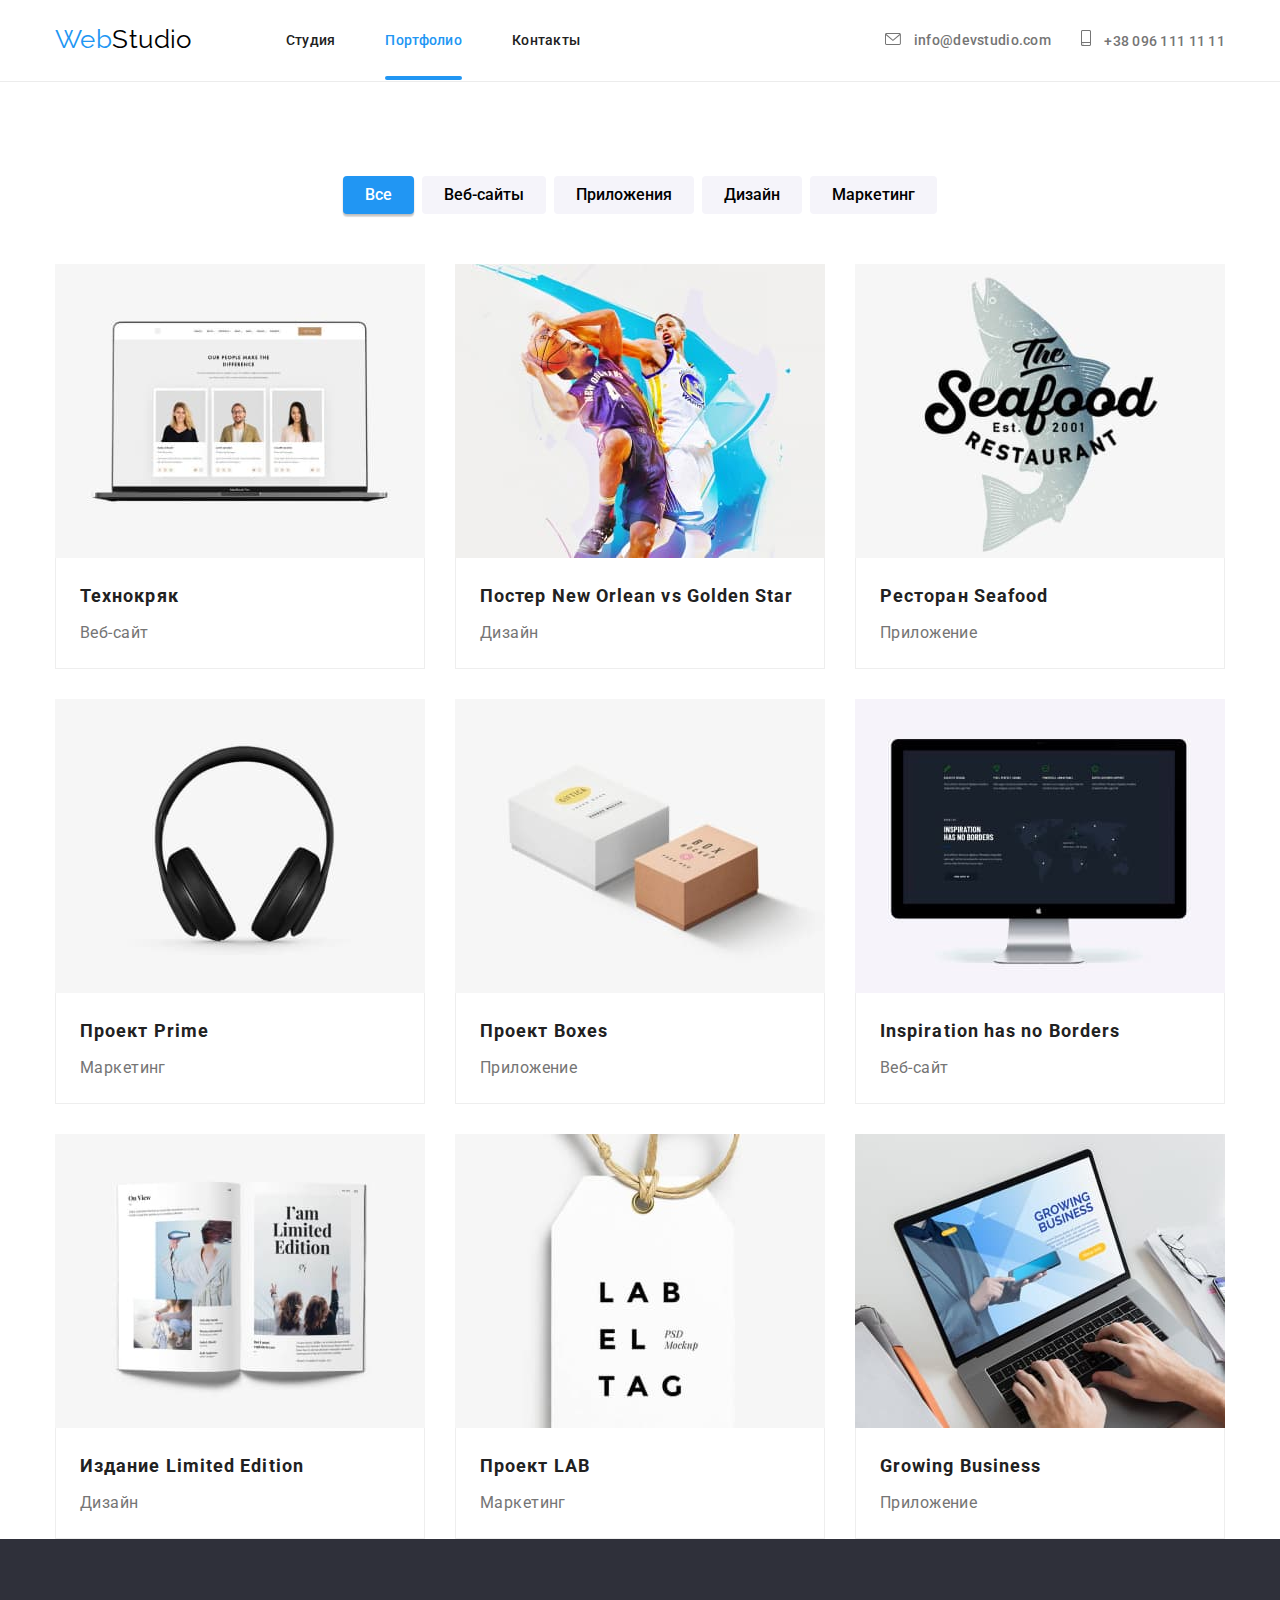
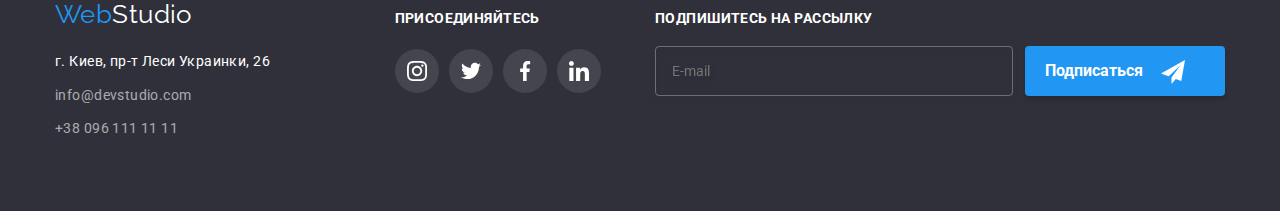
==== commit 4bbb2297: "fixed title's paddings, header border and title" ====
--- a/portfolio.html
+++ b/portfolio.html
@@ -21,7 +21,7 @@
   </head>
 
   <body>
-    <header class="header">
+    <header class="header border">
       <div class="container header-container">
         <nav class="navigation">
           <a class="logo" href="./index.html"
--- a/css/styles.min.css
+++ b/css/styles.min.css
@@ -1,2 +1,2 @@
-:root{--main-text-color: #757575;--accent-color: #2196f3;--title-color: #212121;--bg-color: #ffffff;--dark-bg-color: #2f303a;--grid-item: 1}html{box-sizing:border-box}*,*::before,*::after{box-sizing:inherit}body{font-family:'Roboto', sans-serif;font-style:normal;letter-spacing:.03em;font-weight:400;font-size:14px;background-color:var(--bg-color);color:var(--main-text-color)}ul{list-style:none;margin:0;padding:0}a{text-decoration:none}h1,h2,h3,p{margin:0;padding:0}img{display:block;width:100%;height:auto}.visually-hidden{position:absolute !important;clip:rect(1px 1px 1px 1px);clip:rect(1px, 1px, 1px, 1px);padding:0 !important;border:0 !important;height:1px !important;width:1px !important;overflow:hidden}.container{width:100%;padding-left:15px;padding-right:15px;margin-left:auto;margin-right:auto}@media screen and (min-width: 480px){.container{max-width:480px}}@media screen and (min-width: 768px){.container{max-width:768px}}@media screen and (min-width: 1200px){.container{max-width:1200px}}.logo{display:inline-block;margin-right:94px;padding-top:24px;padding-bottom:26px}.logo__span--accent{font-family:Raleway;font-size:26px;line-height:1.19;color:var(--accent-color)}@media screen and (max-width: 767.98px){.logo__span--accent{font-size:24px;line-height:1.16}}.logo__span--black{padding-top:24px;padding-bottom:26px;font-family:Raleway;font-size:26px;line-height:1.19;color:#000}.logo__span--white{font-family:Raleway;font-size:26px;line-height:1.19;color:#ffffff}@media screen and (max-width: 767.98px){.logo__span--white{font-size:24px;line-height:1.16}}.logo--footer{display:inline-block;margin-bottom:20px}.menu{display:flex}@media screen and (max-width: 767.98px){.menu{display:none}}.menu__item--margin+.menu__item--margin{margin-left:50px}.menu__link{padding-top:32px;padding-bottom:32px;padding-left:0;font-weight:500;line-height:1.14;letter-spacing:0.02em;color:#212121;transition:color 250ms cubic-bezier(0.4, 0, 0.2, 1)}.menu__link--current{position:relative;color:var(--accent-color);transition:color 250ms cubic-bezier(0.4, 0, 0.2, 1)}.menu__link:hover,.menu__link:focus{color:var(--accent-color)}.menu__link--current::after{content:'';display:block;position:absolute;left:0;bottom:0;width:100%;height:4px;background:var(--accent-color);border-radius:2px}.section-title{margin-bottom:50px;font-weight:700;font-size:28px;line-height:1.17;text-align:center;color:var(--title-color)}@media screen and (min-width: 1200px){.section-title{font-size:36px;line-height:1.7}}.button-group{display:flex;justify-content:center;margin-bottom:50px}@media screen and (min-width: 320px) and (max-width: 767.98px){.button-group{justify-content:start;flex-wrap:wrap;margin-bottom:40px}}.button-group__button{justify-content:center;padding:6px 22px;height:38px;font-weight:500;font-size:16px;line-height:1.62;text-align:center;box-shadow:none;border:none;cursor:pointer;background-color:#f5f4fa;border-radius:4px;transition-property:background-color;transition-duration:250ms;transition-timing-function:cubic-bezier(0.4, 0, 0.2, 1)}@media screen and (min-width: 320px) and (max-width: 767.98px){.button-group__button{margin-bottom:15px}}.button-group__button:focus,.button-group__button:hover,.button-group__button.current,.button-group__button:active{outline:none;border:none;background-color:var(--accent-color);color:#ffffff;box-shadow:0px 3px 1px rgba(0,0,0,0.1),0px 1px 2px rgba(0,0,0,0.08),0px 2px 2px rgba(0,0,0,0.12);transition:background-color 250ms cubic-bezier(0.4, 0, 0.2, 1)}.button-group__item:not(:last-child){margin-right:8px}@media screen and (min-width: 320px) and (max-width: 767.98px){.button-group__item:not(:last-child){margin-right:8px}}.form-subscribe__button{display:flex;justify-content:space-between;align-items:center;padding:10px 20px;width:200px;height:50px;margin-left:12px;font-weight:700;font-size:16px;line-height:1.875;text-align:center;color:var(--bg-color);background:var(--accent-color);box-shadow:0px 4px 4px 0px rgba(0,0,0,0.15);border:none;border-radius:4px;cursor:pointer;transition:background-color 250ms cubic-bezier(0.4, 0, 0.2, 1),color 250ms cubic-bezier(0.4, 0, 0.2, 1),box-shadow 250ms cubic-bezier(0.4, 0, 0.2, 1)}@media screen and (max-width: 767.98px){.form-subscribe__button{margin-right:auto;margin-left:auto;margin-top:20px}}@media screen and (min-width: 767.98px) and (max-width: 1199.98px){.form-subscribe__button{margin-right:auto;margin-left:auto;margin-top:20px}}.social-list{display:inline-flex}.social-list__item+.social-list__item{margin-left:10px}.social-list__link{display:flex;align-items:center;justify-content:center;border-radius:50%;width:44px;height:44px;outline:none;background-color:#fff;transition-duration:250ms;transition-timing-function:cubic-bezier(0.4, 0, 0.2, 1)}.social-list__link:hover,.social-list__link:focus{fill:var(--bg-color);background-color:var(--accent-color)}.social-list__icon{width:20px;height:20px;fill:#afb1b8;transition-duration:250ms;transition-timing-function:cubic-bezier(0.4, 0, 0.2, 1)}.social-list__item:hover .social-list__icon,.social-list__item:focus .social-list__icon{fill:var(--bg-color);background-color:var(--accent-color)}.social-list__icon--footer{width:20px;height:20px;fill:var(--bg-color)}.social-list__link--footer{display:flex;align-items:center;justify-content:center;border-radius:50%;width:44px;height:44px;background-color:rgba(255,255,255,0.1);transition:background-color 250ms cubic-bezier(0.4, 0, 0.2, 1)}.social-list__link--footer:hover,.social-list__link--footer:focus{outline:none;background-color:var(--accent-color);transition:background-color 250ms cubic-bezier(0.4, 0, 0.2, 1)}.backdrop.is-hidden{visibility:hidden;opacity:0;pointer-events:none}.backdrop{position:fixed;z-index:120;top:0;left:0;width:100%;height:100%;background-color:rgba(0,0,0,0.5);opacity:1;visibility:visible;transition:opacity 250ms cubic-bezier(0.4, 0, 0.2, 1)}.is-hidden .modal{transform:translate(-50%, -50%) scale(0.3)}.modal{position:absolute;top:50%;left:50%;transform:translate(-50%, -50%) scale(1);width:100%;box-shadow:0px 1px 3px rgba(0,0,0,0.12),0px 1px 1px rgba(0,0,0,0.14),0px 2px 1px rgba(0,0,0,0.2);border-radius:4px;background-color:var(--bg-color);transition:transform 250ms cubic-bezier(0.4, 0, 0.2, 1)}@media screen and (min-width: 479.98px){.modal{width:450px}}@media screen and (min-width: 1199.98px){.modal{min-width:530px;min-height:580px}}.modal__close-button{position:absolute;top:8px;right:8px;padding:5px;cursor:pointer;width:30px;height:30px;border-radius:50%;border:1px solid rgba(0,0,0,0.1);background-color:#fff;outline:none}.modal__close-button:hover .modal__close-icon,.modal__close-button:focus .modal__close-icon{fill:var(--accent-color);transition:fill 250ms cubic-bezier(0.4, 0, 0.2, 1)}.form{width:100%;padding:40px}.form__banner{display:flex;align-items:center;margin-bottom:12px;font-weight:700;font-size:20px;line-height:1.15;text-align:center;color:var(--title-color)}.form__field{position:relative;display:flex;flex-direction:column;margin-bottom:10px}.form__label{margin-bottom:4px;font-size:12px;line-height:1.167;letter-spacing:0.01em}.form__input{padding:0;padding-left:30px;width:100%;height:40px;border:1px solid rgba(33,33,33,0.2);border-radius:4px;cursor:pointer;outline:none;transition:border 250ms cubic-bezier(0.4, 0, 0.2, 1)}.form__input:hover,.form__input:focus{border:1px solid var(--accent-color);outline-color:var(--accent-color)}.form__icon{position:absolute;left:12px;top:68%;transform:translateY(-50%);width:18px;height:18px;cursor:pointer;fill:var(--title-color);transition:fill 250ms cubic-bezier(0.4, 0, 0.2, 1)}.form__input:hover+.form__icon,.form__input:focus+.form__icon{fill:var(--accent-color)}.form__textarea{display:flex;flex-direction:column}.form__textarea-field{padding-top:12px;padding-right:16px;padding-bottom:12px;padding-left:16px;height:120px;border:1px solid rgba(33,33,33,0.2);border-radius:4px;cursor:pointer;outline:none;resize:none;transition:border 250ms cubic-bezier(0.4, 0, 0.2, 1)}.form__textarea-field:hover,.form__textarea-field:focus{border-color:var(--accent-color)}.form__textarea-field::placeholder{font-size:12px;line-height:1.167;letter-spacing:0.01em;color:rgba(117,117,117,0.5)}.form__comment{font-size:12px;line-height:1.167;letter-spacing:0.01em}.form__policy{display:flex;align-items:center;margin-top:20px;margin-bottom:30px}.form__policy-label{margin-left:27px;line-height:1.71}.form__policy-input{position:absolute;clip:rect(0 0 0 0);padding:0;border:0;height:1px;width:1px;overflow:hidden}.form__policy-text{font-size:12px;line-height:1.167;letter-spacing:0.03em}@media screen and (min-width: 320px) and (max-width: 480px){.form__policy-text{font-size:11px}}.form__policy-icon{display:inline-block;width:16px;height:15px;box-sizing:border-box;background-color:inherit;border:1px solid #000;border-radius:4px}.form__policy-input:checked+.form__policy-icon{background-image:url(../images/check.svg);background-size:contain;background-origin:border-box;border:var(--accent-color);background-color:var(--accent-color)}.form__checkbox-link{font-size:12px;line-height:1.167;letter-spacing:0.03em;text-decoration-line:underline;color:var(--accent-color)}@media screen and (min-width: 320px) and (max-width: 480px){.form__checkbox-link{font-size:11px}}.form__button-submit{display:flex;align-items:center;justify-content:center;width:200px;height:50px;margin-right:auto;margin-left:auto;font-weight:700;font-size:16px;line-height:1.87;text-align:center;letter-spacing:0.06em;color:var(--bg-color);background:var(--accent-color);box-shadow:0px 4px 4px rgba(0,0,0,0.15);border-radius:4px;border:none;cursor:pointer}.mobile-menu-wrap{position:fixed;display:flex;flex-direction:column;justify-content:space-between;padding-top:50px;padding-right:40px;padding-bottom:50px;padding-left:40px;top:0;left:-100%;width:100%;height:100vh;z-index:100;background-color:#fff;transition:left 250ms}.mobile-menu-wrap.is-open{left:0}.mobile-menu{display:flex;flex-direction:column}@media screen and (min-width: 320px){.mobile-menu-wrap{padding:50px 40px}}@media screen and (min-width: 768px){.mobile-menu-wrap{display:none}}.mobile-menu__item{margin-bottom:35px}.mobile-menu__link{font-weight:500;font-size:40px;line-height:1.175;letter-spacing:0.02em;color:#212121}.mobile-menu__link:hover,.mobile-menu__link:focus{color:var(--accent-color)}.mobile-contacts{display:flex;flex-direction:column}.mobile-contacts__item:not(:last-child){margin-bottom:32px}.mobile-contacts__link{font-weight:500;font-size:24px;line-height:1.167;letter-spacing:0.02em;color:var(--main-text-color)}.mobile-contacts__link:hover,.mobile-contacts__link:focus{color:var(--accent-color)}.mobile-contacts__link--blue{font-size:34px;line-height:1.176;letter-spacing:0.02em;color:var(--accent-color)}.mobile-socials{display:inline-flex;align-items:center}.mobile-socials__item:not(:last-child)::after{content:'';width:22px;border:1px solid rgba(33,33,33,0.2);transform:rotate(90deg);margin-right:10px;margin-left:10px}.mobile-socials__link{font-weight:500;font-size:18px;line-height:1.22;letter-spacing:0.02em;color:var(--accent-color)}@media screen and (min-width: 320px) and (max-width: 380px){.mobile-socials__link{font-size:16px}}@media screen and (min-width: 380px) and (max-width: 450px){.mobile-socials__link{font-size:17px}}.mob-menu-btn{position:relative;z-index:110;padding:0;width:40px;height:40px;background-color:transparent;border:none;fill:#212121}.mob-menu-btn:hover,.mob-menu-btn:focus{fill:var(--accent-color);transition:fill 250ms cubic-bezier(0.4, 0, 0.2, 1)}@media screen and (min-width: 768px){.mob-menu-btn{display:none}}.mob-menu-svg{width:40px;height:40px}.mob-menu-close{display:none}.is-open .mob-menu-close{display:block}.is-open .mob-menu-icon{display:none}.current{color:var(--accent-color)}.header{background-color:var(--bg-color);border-bottom:1px solid #ececec;margin-right:auto;margin-left:auto}@media screen and (min-width: 480px){.header{width:480px}}@media screen and (min-width: 768px){.header{width:768px}}@media screen and (min-width: 1200px){.header{width:1200px}}.header-container{display:flex;align-items:center;justify-content:space-between}.header-contacts{display:flex;flex-direction:column}@media screen and (max-width: 767.98px){.header-contacts{display:none}}@media screen and (min-width: 1200px){.header-contacts{display:flex;flex-direction:row;align-items:center;margin-left:auto}}@media screen and (min-width: 768px) and (max-width: 1199.98px){.header-contacts__item:not(:last-child){margin-bottom:10px}}.header-contacts__link{line-height:1.14;letter-spacing:0.02em;font-weight:500;font-size:12px;line-height:1.17;color:var(--main-text-color);transition:color 250ms cubic-bezier(0.4, 0, 0.2, 1)}.header-contacts__link:hover,.header-contacts__link:focus{color:var(--accent-color)}@media screen and (min-width: 1199.98px){.header-contacts__link{padding-top:32px;padding-bottom:32px;line-height:1.14;letter-spacing:0.02em;font-weight:500;font-size:14px;color:var(--main-text-color);transition:color 250ms cubic-bezier(0.4, 0, 0.2, 1)}.header-contacts__link--margin{margin-left:30px}.header-contacts__link:hover,.header-contacts__link:focus{color:var(--accent-color)}}.header-contacts__icon{margin-right:10px;fill:currentColor}.navigation{display:flex;align-items:center;justify-content:center}.section{padding-top:94px;padding-bottom:94px}.slogan{max-width:1600px;margin-left:auto;margin-right:auto;text-align:center;padding-top:118px;padding-bottom:118px;filter:drop-shadow(0px 4px 4px rgba(0,0,0,0.25));background-color:var(--dark-bg-color);background-image:linear-gradient(to right, rgba(47,48,58,0.4), rgba(47,48,58,0.4)),url(../images/mobile/bg-mobile.jpg);background-repeat:no-repeat;background-position:center;background-size:cover}@media (min-device-pixel-ratio: 2), (-webkit-min-device-pixel-ratio: 2), (min-resolution: 192dpi), (min-resolution: 2dppx){.slogan{background-image:linear-gradient(to left, rgba(47,48,58,0.4), rgba(47,48,58,0.4)),url(../images/mobile/bg@2x-mobile.jpg)}}@media screen and (min-width: 480px){.slogan{background-image:linear-gradient(to left, rgba(47,48,58,0.4), rgba(47,48,58,0.4)),url(../images/tablet/bg-tablet.jpg)}}@media screen and (min-width: 480px) and (min-device-pixel-ratio: 2), screen and (min-width: 480px) and (-webkit-min-device-pixel-ratio: 2), screen and (min-width: 480px) and (min-resolution: 192dpi), screen and (min-width: 480px) and (min-resolution: 2dppx){.slogan{background-image:linear-gradient(to left, rgba(47,48,58,0.4), rgba(47,48,58,0.4)),url(../images/tablet/bg@2x-tablet.jpg)}}@media screen and (min-width: 768px){.slogan{padding-top:200px;padding-bottom:200px;height:600px;background-image:linear-gradient(to left, rgba(47,48,58,0.4), rgba(47,48,58,0.4)),url(../images/desktop/bg-desktop.jpg)}}@media screen and (min-width: 768px) and (min-device-pixel-ratio: 2), screen and (min-width: 768px) and (-webkit-min-device-pixel-ratio: 2), screen and (min-width: 768px) and (min-resolution: 192dpi), screen and (min-width: 768px) and (min-resolution: 2dppx){.slogan{background-image:linear-gradient(to left, rgba(47,48,58,0.4), rgba(47,48,58,0.4)),url(../images/desktop/bg@2x-desktop.jpg)}}.slogan__title{width:100%;margin-left:auto;margin-right:auto;margin-bottom:30px;font-weight:900;font-size:26px;line-height:1.61;text-align:center;letter-spacing:0.06em;text-transform:uppercase;color:#ffffff}@media screen and (min-width: 768px){.slogan__title{width:360px}}@media screen and (min-width: 1200px){.slogan__title{width:696px;font-size:44px;line-height:1.36}}.slogan__button{display:inline-block;border-radius:4px;min-width:200px;padding:10px 32px;font-family:inherit;border:none;cursor:pointer;font-weight:700;font-size:16px;line-height:1.87;letter-spacing:0.06em;color:var(--bg-color);background-color:var(--accent-color);box-shadow:0px 4px 4px rgba(0,0,0,0.15)}.slogan__button:focus,.slogan__button:hover{background-color:#1a86df;box-shadow:0px 8px 8px rgba(0,0,0,0.15)}.slogan__button:focus:active,.slogan__button:hover:active{top:2em;left:2em;background-color:#197ed1;box-shadow:0px 4px 4 px rgba(0,0,0,0.15) inset}@media screen and (min-width: 768px){.privilege-list{display:flex;flex-wrap:wrap;margin-left:-30px}}@media screen and (min-width: 1200px){.privilege-list{display:flex;flex-wrap:wrap;margin-left:-30px}}.privilege-list__item{flex-basis:100%;display:inline-block;justify-content:center;align-items:center;max-width:450px;height:226px;margin-bottom:30px;border-radius:4px;background-repeat:no-repeat;background-position:center}@media screen and (min-width: 768px){.privilege-list__item{flex-basis:calc((100% - 30px * 2) / 2);margin-left:30px;max-width:354px;height:251px}}@media screen and (min-width: 1200px){.privilege-list__item{flex-basis:calc((100% - 30px * 4) / 4);margin-left:30px;max-width:270px;height:251px}}.privilege-list__icons{display:flex;justify-content:center;align-items:center;height:120px;margin-bottom:30px;border-radius:4px;background-color:#f5f4fa}.privilege-list__subtitle{margin-bottom:10px;text-align:center;font-weight:700;font-size:14px;line-height:1.14;text-transform:uppercase;color:var(--title-color)}.privilege-list__text{line-height:1.71}.working{display:none}@media screen and (min-width: 1200px){.working{display:block}}.working__list{display:flex;flex-wrap:wrap;margin-left:-30px}.working__item{margin-left:30px;flex-basis:calc((100% - 30px * 3) / 3)}.working-overlay{position:relative}.working-overlay__box{position:absolute;top:224px;display:inline-flex;justify-content:center;align-items:center;width:370px;height:70px;background-color:rgba(47,48,58,0.8)}.working-overlay__text{font-weight:700;line-height:1.14;text-align:center;text-transform:uppercase;color:var(--bg-color)}.team-section{background-color:#f5f4fa;text-align:center;margin-bottom:50px}.team-section__list{display:flex;flex-wrap:wrap;justify-content:center;margin-left:-30px;margin-top:-30px}@media screen and (min-width: 768px){.team-section__list{margin-left:-30px}}.team-section__item{overflow:hidden;margin-left:30px;margin-top:30px;flex-basis:calc((100% - 30px * 1) / 1);max-width:450px;background-color:grey;box-shadow:0px 1px 3px rgba(0,0,0,0.12),0px 1px 1px rgba(0,0,0,0.14),0px 2px 1px rgba(0,0,0,0.2);border-radius:0px 0px 4px 4px}@media screen and (min-width: 768px){.team-section__item{flex-basis:calc((100% - 30px * 2) / 2)}}@media screen and (min-width: 1200px){.team-section__item{flex-basis:calc((100% - 30px * 4) / 4)}}@media screen and (min-width: 768px) and (max-width: 1200px){.team-section__list{justify-content:center}}.team-description{padding:30px 15px;background-color:var(--bg-color)}.team-description__name{margin-bottom:10px;cursor:pointer;font-weight:500;font-size:16px;line-height:1.18;color:var(--title-color)}.team-description__position{margin-bottom:16px;font-size:16px;line-height:1.18;color:var(--main-text-color)}.clients-list{display:flex;flex-wrap:wrap;margin-left:-30px;margin-top:-30px}.clients-list__item{display:flex;flex-basis:calc((100% - 2 * 30px) / 2);margin-left:30px;margin-top:30px}@media screen and (min-width: 768px){.clients-list__item{flex-basis:calc((100% - 3 * 30px) / 3)}}@media screen and (min-width: 1200px){.clients-list__item{flex-basis:calc((100% - 6 * 30px) / 6)}}.clients-list__link{display:flex;justify-content:center;align-items:center;width:100%;min-height:92px;border:1px solid #afb1b8;border-radius:4px;fill:#afb1b8}.clients-list__link:hover .clients-list__icon,.clients-list__link:focus .clients-list__icon{fill:var(--accent-color);transition:fill 250ms cubic-bezier(0.4, 0, 0.2, 1)}.clients-list__link:hover,.clients-list__link:focus{border:1px solid var(--accent-color)}.portfolio-cards{display:flex;flex-wrap:wrap;margin-left:-30px;margin-top:-30px}.portfolio-cards__item{box-sizing:border-box;margin-left:30px;margin-top:30px}@media screen and (min-width: 320px) and (max-width: 767.98px){.portfolio-cards__item{flex-basis:calc((100% - 30px * var(--grid-item)) / var(--grid-item))}}@media screen and (min-width: 767.98px) and (max-width: 1199.98px){.portfolio-cards__item{--grid-item: 2;max-width:354px}}@media screen and (min-width: 1200px){.portfolio-cards__item{--grid-item: 3}}.portfolio-cards__item:hover,.portfolio-cards__item:focus{box-shadow:0px 4px 4px 0px rgba(0,0,0,0.25)}.card__thumb{position:relative;overflow:hidden;outline:none}.project-overlay{display:flex;position:absolute;top:0px;left:0px;width:100%;height:100%;border-radius:4px;background-color:rgba(33,150,243,0.9);transform:translateY(101%);transition:background-color 250ms cubic-bezier(0.4, 0, 0.2, 1),transform 250ms cubic-bezier(0.4, 0, 0.2, 1)}.portfolio-cards__link:hover .project-overlay,.portfolio-cards__link:focus .project-overlay{transform:translateY(0%);background-color:rgba(33,150,243,0.9)}.project-overlay__text{padding:63px 24px;font-size:18px;line-height:1.56;color:#ffffff}@media screen and (min-width: 320px) and (max-width: 767.98px){.project-overlay__text{padding:77px 24px}}@media screen and (min-width: 768px) and (max-width: 1199.98px){.project-overlay__text{padding:49px 24px}}.card-div{padding:20px 24px;border:1px solid #eeeeee;border-top:none}@media screen and (min-width: 768px) and (max-width: 1199.98px){.card-div{padding:20px 24px 56px 24px}}.card-div__name{font-size:18px;line-height:2;letter-spacing:0.06em;color:var(--title-color);margin-bottom:4px}@media screen and (min-width: 768px) and (max-width: 1199.98px){.card-div__name{font-size:17px}}.card-div__text{font-size:16px;line-height:1.87;color:var(--main-text-color)}.footer{padding-top:60px;padding-bottom:60px;background-color:var(--dark-bg-color)}@media screen and (min-width: 320px) and (max-width: 767.98px){.main-footer{display:flex;flex-direction:column;align-items:center;justify-content:space-between;margin-right:auto;margin-left:auto}}@media screen and (min-width: 768px) and (max-width: 1199.98px){.main-footer{display:flex;flex-wrap:wrap;justify-content:space-around}}@media screen and (min-width: 1200px){.main-footer{display:flex;align-items:baseline;justify-content:space-between}}@media screen and (min-width: 320px) and (max-width: 767.98px){.wrapper-address{margin-bottom:60px;text-align:center}}@media screen and (min-width: 768px) and (max-width: 1199.98px){.wrapper-address{margin-bottom:60px;text-align:center}}.wrapper-address__contacts{display:inline-block;font-style:normal;line-height:1.71;color:rgba(255,255,255,0.6);margin-bottom:10px}@media screen and (min-width: 320px) and (max-width: 767.98px){.wrapper-address__contacts{display:inline-block;font-style:normal;line-height:1.71;color:rgba(255,255,255,0.6);margin-bottom:8px}.wrapper-address__contacts--white{color:#ffffff}}.wrapper-address__contacts--white{color:#ffffff}@media screen and (min-width: 320px) and (max-width: 767.98px){.wrapper-join{display:flex;flex-direction:column;align-items:center;margin-right:auto;margin-left:auto;margin-bottom:60px}}@media screen and (min-width: 768px) and (max-width: 1199.98px){.wrapper-join{text-align:center}}@media screen and (min-width: 1200px){.wrapper-join{margin-left:70px}}.wrapper-join__title{margin-bottom:20px;font-size:14px;font-weight:700;line-height:1.42;text-transform:uppercase;color:var(--bg-color)}.wrapper-subscribe{margin:0}@media screen and (min-width: 768px) and (max-width: 1199.98px){.wrapper-subscribe{margin-right:auto;margin-left:auto}}.form-subscribe{position:relative}.form-subscribe__text{margin-bottom:20px;font-weight:700;line-height:16px;text-transform:uppercase;color:var(--bg-color)}@media screen and (min-width: 320px) and (max-width: 767.98px){.form-subscribe__text{text-align:center}}@media screen and (min-width: 768px) and (max-width: 1199.98px){.form-subscribe__text{text-align:center}}.form-div{display:flex}@media screen and (min-width: 320px) and (max-width: 767.98px){.form-div{display:block}}@media screen and (min-width: 767.98px) and (max-width: 1199.98px){.form-div{display:block}}.form-subscribe__input{width:358px;height:50px;padding-left:16px;border:1px solid rgba(255,255,255,0.3);box-sizing:border-box;filter:drop-shadow(0px 4px 4px rgba(0,0,0,0.15));border-radius:4px;background:transparent;color:rgba(255,255,255,0.6)}@media screen and (min-width: 320px) and (max-width: 1199.98px){.form-subscribe__input{max-width:450px;position:relative}}.form-subscribe__icon{position:absolute;bottom:0;right:110px;transform:translateY(-50%);width:24px;height:24px;margin-left:10px;fill:var(--bg-color)}@media screen and (min-width: 767.98px) and (max-width: 1199.98px){.form-subscribe__icon{right:100px}}@media screen and (min-width: 1200px){.form-subscribe__icon{right:40px}}
+:root{--main-text-color: #757575;--accent-color: #2196f3;--title-color: #212121;--bg-color: #ffffff;--dark-bg-color: #2f303a;--grid-item: 1}html{box-sizing:border-box}*,*::before,*::after{box-sizing:inherit}body{font-family:'Roboto', sans-serif;font-style:normal;letter-spacing:.03em;font-weight:400;font-size:14px;background-color:var(--bg-color);color:var(--main-text-color)}ul{list-style:none;margin:0;padding:0}a{text-decoration:none}h1,h2,h3,p{margin:0;padding:0}img{display:block;width:100%;height:auto}.visually-hidden{position:absolute !important;clip:rect(1px 1px 1px 1px);clip:rect(1px, 1px, 1px, 1px);padding:0 !important;border:0 !important;height:1px !important;width:1px !important;overflow:hidden}.container{width:100%;padding-left:15px;padding-right:15px;margin-left:auto;margin-right:auto}@media screen and (min-width: 480px){.container{max-width:480px}}@media screen and (min-width: 768px){.container{max-width:768px}}@media screen and (min-width: 1200px){.container{max-width:1200px}}.logo{display:inline-block;margin-right:94px;padding-top:24px;padding-bottom:26px}.logo__span--accent{font-family:Raleway;font-size:26px;line-height:1.19;color:var(--accent-color)}@media screen and (max-width: 767.98px){.logo__span--accent{font-size:24px;line-height:1.16}}.logo__span--black{padding-top:24px;padding-bottom:26px;font-family:Raleway;font-size:26px;line-height:1.19;color:#000}.logo__span--white{font-family:Raleway;font-size:26px;line-height:1.19;color:#ffffff}@media screen and (max-width: 767.98px){.logo__span--white{font-size:24px;line-height:1.16}}.logo--footer{display:inline-block;margin-bottom:20px}.menu{display:flex}@media screen and (max-width: 767.98px){.menu{display:none}}.menu__item--margin+.menu__item--margin{margin-left:50px}.menu__link{padding-top:32px;padding-bottom:32px;padding-left:0;font-weight:500;line-height:1.14;letter-spacing:0.02em;color:#212121;transition:color 250ms cubic-bezier(0.4, 0, 0.2, 1)}.menu__link--current{position:relative;color:var(--accent-color);transition:color 250ms cubic-bezier(0.4, 0, 0.2, 1)}.menu__link:hover,.menu__link:focus{color:var(--accent-color)}.menu__link--current::after{content:'';display:block;position:absolute;left:0;bottom:0;width:100%;height:4px;background:var(--accent-color);border-radius:2px}.section-title{margin-bottom:50px;font-weight:700;font-size:28px;line-height:1.17;text-align:center;color:var(--title-color)}@media screen and (max-width: 1199.98px){.section-title{margin-bottom:30px}}@media screen and (min-width: 1200px){.section-title{font-size:36px;line-height:1.7}}.button-group{display:flex;justify-content:center;margin-bottom:50px}@media screen and (min-width: 320px) and (max-width: 767.98px){.button-group{justify-content:start;flex-wrap:wrap;margin-bottom:40px}}.button-group__button{justify-content:center;padding:6px 22px;height:38px;font-weight:500;font-size:16px;line-height:1.62;text-align:center;box-shadow:none;border:none;cursor:pointer;background-color:#f5f4fa;border-radius:4px;transition-property:background-color;transition-duration:250ms;transition-timing-function:cubic-bezier(0.4, 0, 0.2, 1)}@media screen and (min-width: 320px) and (max-width: 767.98px){.button-group__button{margin-bottom:15px}}.button-group__button:focus,.button-group__button:hover,.button-group__button.current,.button-group__button:active{outline:none;border:none;background-color:var(--accent-color);color:#ffffff;box-shadow:0px 3px 1px rgba(0,0,0,0.1),0px 1px 2px rgba(0,0,0,0.08),0px 2px 2px rgba(0,0,0,0.12);transition:background-color 250ms cubic-bezier(0.4, 0, 0.2, 1)}.button-group__item:not(:last-child){margin-right:8px}@media screen and (min-width: 320px) and (max-width: 767.98px){.button-group__item:not(:last-child){margin-right:8px}}.form-subscribe__button{display:flex;justify-content:space-between;align-items:center;padding:10px 20px;width:200px;height:50px;margin-left:12px;font-weight:700;font-size:16px;line-height:1.875;text-align:center;color:var(--bg-color);background:var(--accent-color);box-shadow:0px 4px 4px 0px rgba(0,0,0,0.15);border:none;border-radius:4px;cursor:pointer;transition:background-color 250ms cubic-bezier(0.4, 0, 0.2, 1),color 250ms cubic-bezier(0.4, 0, 0.2, 1),box-shadow 250ms cubic-bezier(0.4, 0, 0.2, 1)}@media screen and (max-width: 767.98px){.form-subscribe__button{margin-right:auto;margin-left:auto;margin-top:20px}}@media screen and (min-width: 767.98px) and (max-width: 1199.98px){.form-subscribe__button{margin-right:auto;margin-left:auto;margin-top:20px}}.social-list{display:inline-flex}.social-list__item+.social-list__item{margin-left:10px}.social-list__link{display:flex;align-items:center;justify-content:center;border-radius:50%;width:44px;height:44px;outline:none;background-color:#fff;transition-duration:250ms;transition-timing-function:cubic-bezier(0.4, 0, 0.2, 1)}.social-list__link:hover,.social-list__link:focus{fill:var(--bg-color);background-color:var(--accent-color)}.social-list__icon{width:20px;height:20px;fill:#afb1b8;transition-duration:250ms;transition-timing-function:cubic-bezier(0.4, 0, 0.2, 1)}.social-list__item:hover .social-list__icon,.social-list__item:focus .social-list__icon{fill:var(--bg-color);background-color:var(--accent-color)}.social-list__icon--footer{width:20px;height:20px;fill:var(--bg-color)}.social-list__link--footer{display:flex;align-items:center;justify-content:center;border-radius:50%;width:44px;height:44px;background-color:rgba(255,255,255,0.1);transition:background-color 250ms cubic-bezier(0.4, 0, 0.2, 1)}.social-list__link--footer:hover,.social-list__link--footer:focus{outline:none;background-color:var(--accent-color);transition:background-color 250ms cubic-bezier(0.4, 0, 0.2, 1)}.backdrop.is-hidden{visibility:hidden;opacity:0;pointer-events:none}.backdrop{position:fixed;z-index:120;top:0;left:0;width:100%;height:100%;background-color:rgba(0,0,0,0.5);opacity:1;visibility:visible;transition:opacity 250ms cubic-bezier(0.4, 0, 0.2, 1)}.is-hidden .modal{transform:translate(-50%, -50%) scale(0.3)}.modal{position:absolute;top:50%;left:50%;transform:translate(-50%, -50%) scale(1);width:100%;box-shadow:0px 1px 3px rgba(0,0,0,0.12),0px 1px 1px rgba(0,0,0,0.14),0px 2px 1px rgba(0,0,0,0.2);border-radius:4px;background-color:var(--bg-color);transition:transform 250ms cubic-bezier(0.4, 0, 0.2, 1)}@media screen and (min-width: 479.98px){.modal{width:450px}}@media screen and (min-width: 1199.98px){.modal{min-width:530px;min-height:580px}}.modal__close-button{position:absolute;top:8px;right:8px;padding:5px;cursor:pointer;width:30px;height:30px;border-radius:50%;border:1px solid rgba(0,0,0,0.1);background-color:#fff;outline:none}.modal__close-button:hover .modal__close-icon,.modal__close-button:focus .modal__close-icon{fill:var(--accent-color);transition:fill 250ms cubic-bezier(0.4, 0, 0.2, 1)}.form{width:100%;padding:40px}.form__banner{display:flex;align-items:center;margin-bottom:12px;font-weight:700;font-size:20px;line-height:1.15;text-align:center;color:var(--title-color)}.form__field{position:relative;display:flex;flex-direction:column;margin-bottom:10px}.form__label{margin-bottom:4px;font-size:12px;line-height:1.167;letter-spacing:0.01em}.form__input{padding:0;padding-left:30px;width:100%;height:40px;border:1px solid rgba(33,33,33,0.2);border-radius:4px;cursor:pointer;outline:none;transition:border 250ms cubic-bezier(0.4, 0, 0.2, 1)}.form__input:hover,.form__input:focus{border:1px solid var(--accent-color);outline-color:var(--accent-color)}.form__icon{position:absolute;left:12px;top:68%;transform:translateY(-50%);width:18px;height:18px;cursor:pointer;fill:var(--title-color);transition:fill 250ms cubic-bezier(0.4, 0, 0.2, 1)}.form__input:hover+.form__icon,.form__input:focus+.form__icon{fill:var(--accent-color)}.form__textarea{display:flex;flex-direction:column}.form__textarea-field{padding-top:12px;padding-right:16px;padding-bottom:12px;padding-left:16px;height:120px;border:1px solid rgba(33,33,33,0.2);border-radius:4px;cursor:pointer;outline:none;resize:none;transition:border 250ms cubic-bezier(0.4, 0, 0.2, 1)}.form__textarea-field:hover,.form__textarea-field:focus{border-color:var(--accent-color)}.form__textarea-field::placeholder{font-size:12px;line-height:1.167;letter-spacing:0.01em;color:rgba(117,117,117,0.5)}.form__comment{font-size:12px;line-height:1.167;letter-spacing:0.01em}.form__policy{display:flex;align-items:center;margin-top:20px;margin-bottom:30px}.form__policy-label{margin-left:27px;line-height:1.71}.form__policy-input{position:absolute;clip:rect(0 0 0 0);padding:0;border:0;height:1px;width:1px;overflow:hidden}.form__policy-text{font-size:12px;line-height:1.167;letter-spacing:0.03em}@media screen and (min-width: 320px) and (max-width: 480px){.form__policy-text{font-size:11px}}.form__policy-icon{display:inline-block;width:16px;height:15px;box-sizing:border-box;background-color:inherit;border:1px solid #000;border-radius:4px}.form__policy-input:checked+.form__policy-icon{background-image:url(../images/check.svg);background-size:contain;background-origin:border-box;border:var(--accent-color);background-color:var(--accent-color)}.form__checkbox-link{font-size:12px;line-height:1.167;letter-spacing:0.03em;text-decoration-line:underline;color:var(--accent-color)}@media screen and (min-width: 320px) and (max-width: 480px){.form__checkbox-link{font-size:11px}}.form__button-submit{display:flex;align-items:center;justify-content:center;width:200px;height:50px;margin-right:auto;margin-left:auto;font-weight:700;font-size:16px;line-height:1.87;text-align:center;letter-spacing:0.06em;color:var(--bg-color);background:var(--accent-color);box-shadow:0px 4px 4px rgba(0,0,0,0.15);border-radius:4px;border:none;cursor:pointer}.mobile-menu-wrap{position:fixed;display:flex;flex-direction:column;justify-content:space-between;padding-top:50px;padding-right:40px;padding-bottom:50px;padding-left:40px;top:0;left:-100%;width:100%;height:100vh;z-index:100;background-color:#fff;transition:left 250ms}.mobile-menu-wrap.is-open{left:0}.mobile-menu{display:flex;flex-direction:column}@media screen and (min-width: 320px){.mobile-menu-wrap{padding:50px 40px}}@media screen and (min-width: 768px){.mobile-menu-wrap{display:none}}.mobile-menu__item{margin-bottom:35px}.mobile-menu__link{font-weight:500;font-size:40px;line-height:1.175;letter-spacing:0.02em;color:#212121}.mobile-menu__link:hover,.mobile-menu__link:focus{color:var(--accent-color)}.mobile-contacts{display:flex;flex-direction:column}.mobile-contacts__item:not(:last-child){margin-bottom:32px}.mobile-contacts__link{font-weight:500;font-size:24px;line-height:1.167;letter-spacing:0.02em;color:var(--main-text-color)}.mobile-contacts__link:hover,.mobile-contacts__link:focus{color:var(--accent-color)}.mobile-contacts__link--blue{font-size:34px;line-height:1.176;letter-spacing:0.02em;color:var(--accent-color)}.mobile-socials{display:inline-flex;align-items:center}.mobile-socials__item:not(:last-child)::after{content:'';width:22px;border:1px solid rgba(33,33,33,0.2);transform:rotate(90deg);margin-right:10px;margin-left:10px}.mobile-socials__link{font-weight:500;font-size:18px;line-height:1.22;letter-spacing:0.02em;color:var(--accent-color)}@media screen and (min-width: 320px) and (max-width: 380px){.mobile-socials__link{font-size:16px}}@media screen and (min-width: 380px) and (max-width: 450px){.mobile-socials__link{font-size:17px}}.mob-menu-btn{position:relative;z-index:110;padding:0;width:40px;height:40px;background-color:transparent;border:none;fill:#212121}.mob-menu-btn:hover,.mob-menu-btn:focus{fill:var(--accent-color);transition:fill 250ms cubic-bezier(0.4, 0, 0.2, 1)}@media screen and (min-width: 768px){.mob-menu-btn{display:none}}.mob-menu-svg{width:40px;height:40px}.mob-menu-close{display:none}.is-open .mob-menu-close{display:block}.is-open .mob-menu-icon{display:none}.current{color:var(--accent-color)}.header{background-color:var(--bg-color);border-bottom:1px solid #ececec;margin-right:auto;margin-left:auto}@media screen and (min-width: 480px){.header{width:480px}}@media screen and (min-width: 768px){.header{width:768px}}@media screen and (min-width: 1200px){.header{width:100%}}.header-container{display:flex;align-items:center;justify-content:space-between}.header-contacts{display:flex;flex-direction:column}@media screen and (max-width: 767.98px){.header-contacts{display:none}}@media screen and (min-width: 1200px){.header-contacts{display:flex;flex-direction:row;align-items:center;margin-left:auto}}@media screen and (min-width: 768px) and (max-width: 1199.98px){.header-contacts__item:not(:last-child){margin-bottom:10px}}.header-contacts__link{line-height:1.14;letter-spacing:0.02em;font-weight:500;font-size:12px;line-height:1.17;color:var(--main-text-color);transition:color 250ms cubic-bezier(0.4, 0, 0.2, 1)}.header-contacts__link:hover,.header-contacts__link:focus{color:var(--accent-color)}@media screen and (min-width: 1199.98px){.header-contacts__link{padding-top:32px;padding-bottom:32px;line-height:1.14;letter-spacing:0.02em;font-weight:500;font-size:14px;color:var(--main-text-color);transition:color 250ms cubic-bezier(0.4, 0, 0.2, 1)}.header-contacts__link--margin{margin-left:30px}.header-contacts__link:hover,.header-contacts__link:focus{color:var(--accent-color)}}.header-contacts__icon{margin-right:10px;fill:currentColor}.navigation{display:flex;align-items:center;justify-content:center}.section{padding-top:60px;padding-bottom:60px}@media screen and (min-width: 1199.98px){.section{padding-top:94px;padding-bottom:0}}.slogan{max-width:1600px;margin-left:auto;margin-right:auto;text-align:center;padding-top:118px;padding-bottom:118px;filter:drop-shadow(0px 4px 4px rgba(0,0,0,0.25));background-color:var(--dark-bg-color);background-image:linear-gradient(to right, rgba(47,48,58,0.4), rgba(47,48,58,0.4)),url(../images/mobile/bg-mobile.jpg);background-repeat:no-repeat;background-position:center;background-size:cover}@media (min-device-pixel-ratio: 2), (-webkit-min-device-pixel-ratio: 2), (min-resolution: 192dpi), (min-resolution: 2dppx){.slogan{background-image:linear-gradient(to left, rgba(47,48,58,0.4), rgba(47,48,58,0.4)),url(../images/mobile/bg@2x-mobile.jpg)}}@media screen and (min-width: 480px){.slogan{background-image:linear-gradient(to left, rgba(47,48,58,0.4), rgba(47,48,58,0.4)),url(../images/tablet/bg-tablet.jpg)}}@media screen and (min-width: 480px) and (min-device-pixel-ratio: 2), screen and (min-width: 480px) and (-webkit-min-device-pixel-ratio: 2), screen and (min-width: 480px) and (min-resolution: 192dpi), screen and (min-width: 480px) and (min-resolution: 2dppx){.slogan{background-image:linear-gradient(to left, rgba(47,48,58,0.4), rgba(47,48,58,0.4)),url(../images/tablet/bg@2x-tablet.jpg)}}@media screen and (min-width: 1199.98px){.slogan{padding-top:200px;padding-bottom:200px;height:600px;background-image:linear-gradient(to left, rgba(47,48,58,0.4), rgba(47,48,58,0.4)),url(../images/desktop/bg-desktop.jpg)}}@media screen and (min-width: 1199.98px) and (min-device-pixel-ratio: 2), screen and (min-width: 1199.98px) and (-webkit-min-device-pixel-ratio: 2), screen and (min-width: 1199.98px) and (min-resolution: 192dpi), screen and (min-width: 1199.98px) and (min-resolution: 2dppx){.slogan{background-image:linear-gradient(to left, rgba(47,48,58,0.4), rgba(47,48,58,0.4)),url(../images/desktop/bg@2x-desktop.jpg)}}.slogan__title{width:360px;margin-left:auto;margin-right:auto;margin-bottom:30px;font-weight:900;font-size:26px;line-height:1.62;text-align:center;letter-spacing:0.06em;text-transform:uppercase;color:#ffffff}@media screen and (min-width: 1200px){.slogan__title{width:696px;font-size:44px;line-height:1.36}}.slogan__button{display:inline-block;border-radius:4px;min-width:200px;padding:10px 32px;font-family:inherit;border:none;cursor:pointer;font-weight:700;font-size:16px;line-height:1.87;letter-spacing:0.06em;color:var(--bg-color);background-color:var(--accent-color);box-shadow:0px 4px 4px rgba(0,0,0,0.15)}.slogan__button:focus,.slogan__button:hover{background-color:#1a86df;box-shadow:0px 8px 8px rgba(0,0,0,0.15)}.slogan__button:focus:active,.slogan__button:hover:active{top:2em;left:2em;background-color:#197ed1;box-shadow:0px 4px 4 px rgba(0,0,0,0.15) inset}@media screen and (min-width: 768px){.privilege-list{display:flex;flex-wrap:wrap;margin-left:-30px}}@media screen and (min-width: 1200px){.privilege-list{display:flex;flex-wrap:wrap;margin-left:-30px}}.privilege-list__item{flex-basis:100%;display:inline-block;justify-content:center;align-items:center;max-width:450px;height:226px;margin-bottom:30px;border-radius:4px;background-repeat:no-repeat;background-position:center}@media screen and (min-width: 768px){.privilege-list__item{flex-basis:calc((100% - 30px * 2) / 2);margin-left:30px;max-width:354px;height:251px}}@media screen and (min-width: 1200px){.privilege-list__item{flex-basis:calc((100% - 30px * 4) / 4);margin-left:30px;max-width:270px;height:251px}}.privilege-list__icons{display:flex;justify-content:center;align-items:center;height:120px;margin-bottom:30px;border-radius:4px;background-color:#f5f4fa}.privilege-list__subtitle{margin-bottom:10px;text-align:left;font-weight:700;font-size:14px;line-height:1.14;text-transform:uppercase;color:var(--title-color)}@media screen and (max-width: 767.98px){.privilege-list__subtitle{text-align:center}}.privilege-list__text{line-height:1.71}.working{display:none}@media screen and (min-width: 1200px){.working{display:block}}.working__list{display:flex;flex-wrap:wrap;margin-left:-30px}.working__item{margin-left:30px;flex-basis:calc((100% - 30px * 3) / 3)}.working-overlay{position:relative}.working-overlay__box{position:absolute;top:224px;display:inline-flex;justify-content:center;align-items:center;width:370px;height:70px;background-color:rgba(47,48,58,0.8)}.working-overlay__text{font-weight:700;line-height:1.14;text-align:center;text-transform:uppercase;color:var(--bg-color)}.team-section{background-color:#f5f4fa;text-align:center}.team-section__list{display:flex;flex-wrap:wrap;justify-content:center;margin-left:-30px;margin-top:-30px}@media screen and (min-width: 768px){.team-section__list{margin-left:-30px}}.team-section__item{overflow:hidden;margin-left:30px;margin-top:30px;flex-basis:calc((100% - 30px * 1) / 1);max-width:450px;background-color:grey;box-shadow:0px 1px 3px rgba(0,0,0,0.12),0px 1px 1px rgba(0,0,0,0.14),0px 2px 1px rgba(0,0,0,0.2);border-radius:0px 0px 4px 4px}@media screen and (min-width: 768px){.team-section__item{flex-basis:calc((100% - 30px * 2) / 2)}}@media screen and (min-width: 1200px){.team-section__item{flex-basis:calc((100% - 30px * 4) / 4)}}@media screen and (min-width: 768px) and (max-width: 1200px){.team-section__list{justify-content:center}}.team-description{padding:30px 15px;background-color:var(--bg-color)}.team-description__name{margin-bottom:10px;cursor:pointer;font-weight:500;font-size:16px;line-height:1.18;color:var(--title-color)}.team-description__position{margin-bottom:16px;font-size:16px;line-height:1.18;color:var(--main-text-color)}.clients-list{display:flex;flex-wrap:wrap;margin-left:-30px;margin-top:-30px}.clients-list__item{display:flex;flex-basis:calc((100% - 2 * 30px) / 2);margin-left:30px;margin-top:30px}@media screen and (min-width: 768px){.clients-list__item{flex-basis:calc((100% - 3 * 30px) / 3)}}@media screen and (min-width: 1200px){.clients-list__item{flex-basis:calc((100% - 6 * 30px) / 6)}}.clients-list__link{display:flex;justify-content:center;align-items:center;width:100%;min-height:92px;border:1px solid #afb1b8;border-radius:4px;fill:#afb1b8}.clients-list__link:hover .clients-list__icon,.clients-list__link:focus .clients-list__icon{fill:var(--accent-color);transition:fill 250ms cubic-bezier(0.4, 0, 0.2, 1)}.clients-list__link:hover,.clients-list__link:focus{border:1px solid var(--accent-color)}.portfolio-cards{display:flex;flex-wrap:wrap;margin-left:-30px;margin-top:-30px}.portfolio-cards__item{box-sizing:border-box;margin-left:30px;margin-top:30px}@media screen and (min-width: 320px) and (max-width: 767.98px){.portfolio-cards__item{flex-basis:calc((100% - 30px * var(--grid-item)) / var(--grid-item))}}@media screen and (min-width: 767.98px) and (max-width: 1199.98px){.portfolio-cards__item{--grid-item: 2;max-width:354px}}@media screen and (min-width: 1200px){.portfolio-cards__item{--grid-item: 3}}.portfolio-cards__item:hover,.portfolio-cards__item:focus{box-shadow:0px 4px 4px 0px rgba(0,0,0,0.25)}.card__thumb{position:relative;overflow:hidden;outline:none}.project-overlay{display:flex;position:absolute;top:0px;left:0px;width:100%;height:100%;border-radius:4px;background-color:rgba(33,150,243,0.9);transform:translateY(101%);transition:background-color 250ms cubic-bezier(0.4, 0, 0.2, 1),transform 250ms cubic-bezier(0.4, 0, 0.2, 1)}.portfolio-cards__link:hover .project-overlay,.portfolio-cards__link:focus .project-overlay{transform:translateY(0%);background-color:rgba(33,150,243,0.9)}.project-overlay__text{padding:63px 24px;font-size:18px;line-height:1.56;color:#ffffff}@media screen and (min-width: 320px) and (max-width: 767.98px){.project-overlay__text{padding:77px 24px}}@media screen and (min-width: 768px) and (max-width: 1199.98px){.project-overlay__text{padding:49px 24px}}.card-div{padding:20px 24px;border:1px solid #eeeeee;border-top:none}@media screen and (min-width: 768px) and (max-width: 1199.98px){.card-div{padding:20px 24px 56px 24px}}.card-div__name{font-size:18px;line-height:2;letter-spacing:0.06em;color:var(--title-color);margin-bottom:4px}@media screen and (min-width: 768px) and (max-width: 1199.98px){.card-div__name{font-size:17px}}.card-div__text{font-size:16px;line-height:1.87;color:var(--main-text-color)}.footer{padding-top:60px;padding-bottom:60px;background-color:var(--dark-bg-color)}@media screen and (min-width: 320px) and (max-width: 767.98px){.main-footer{display:flex;flex-direction:column;align-items:center;justify-content:space-between;margin-right:auto;margin-left:auto}}@media screen and (min-width: 768px) and (max-width: 1199.98px){.main-footer{display:flex;flex-wrap:wrap;justify-content:space-around}}@media screen and (min-width: 1200px){.main-footer{display:flex;align-items:baseline;justify-content:space-between}}@media screen and (min-width: 320px) and (max-width: 767.98px){.wrapper-address{margin-bottom:60px;text-align:center}}@media screen and (min-width: 768px) and (max-width: 1199.98px){.wrapper-address{margin-bottom:60px;text-align:center}}.wrapper-address__contacts{display:inline-block;font-style:normal;line-height:1.71;color:rgba(255,255,255,0.6);margin-bottom:10px}@media screen and (min-width: 320px) and (max-width: 767.98px){.wrapper-address__contacts{display:inline-block;font-style:normal;line-height:1.71;color:rgba(255,255,255,0.6);margin-bottom:8px}.wrapper-address__contacts--white{color:#ffffff}}.wrapper-address__contacts--white{color:#ffffff}@media screen and (min-width: 320px) and (max-width: 767.98px){.wrapper-join{display:flex;flex-direction:column;align-items:center;margin-right:auto;margin-left:auto;margin-bottom:60px}}@media screen and (min-width: 768px) and (max-width: 1199.98px){.wrapper-join{text-align:center}}@media screen and (min-width: 1200px){.wrapper-join{margin-left:70px}}.wrapper-join__title{margin-bottom:20px;font-size:14px;font-weight:700;line-height:1.42;text-transform:uppercase;color:var(--bg-color)}.wrapper-subscribe{margin:0}@media screen and (min-width: 768px) and (max-width: 1199.98px){.wrapper-subscribe{margin-right:auto;margin-left:auto}}.form-subscribe{position:relative}.form-subscribe__text{margin-bottom:20px;font-weight:700;line-height:16px;text-transform:uppercase;color:var(--bg-color)}@media screen and (min-width: 320px) and (max-width: 767.98px){.form-subscribe__text{text-align:center}}@media screen and (min-width: 768px) and (max-width: 1199.98px){.form-subscribe__text{text-align:center}}.form-div{display:flex}@media screen and (min-width: 320px) and (max-width: 767.98px){.form-div{display:block}}@media screen and (min-width: 767.98px) and (max-width: 1199.98px){.form-div{display:block}}.form-subscribe__input{width:358px;height:50px;padding-left:16px;border:1px solid rgba(255,255,255,0.3);box-sizing:border-box;filter:drop-shadow(0px 4px 4px rgba(0,0,0,0.15));border-radius:4px;background:transparent;color:rgba(255,255,255,0.6)}@media screen and (min-width: 320px) and (max-width: 1199.98px){.form-subscribe__input{max-width:450px;position:relative}}.form-subscribe__icon{position:absolute;bottom:0;right:110px;transform:translateY(-50%);width:24px;height:24px;margin-left:10px;fill:var(--bg-color)}@media screen and (min-width: 767.98px) and (max-width: 1199.98px){.form-subscribe__icon{right:100px}}@media screen and (min-width: 1200px){.form-subscribe__icon{right:40px}}
 /*# sourceMappingURL=styles.min.css.map */